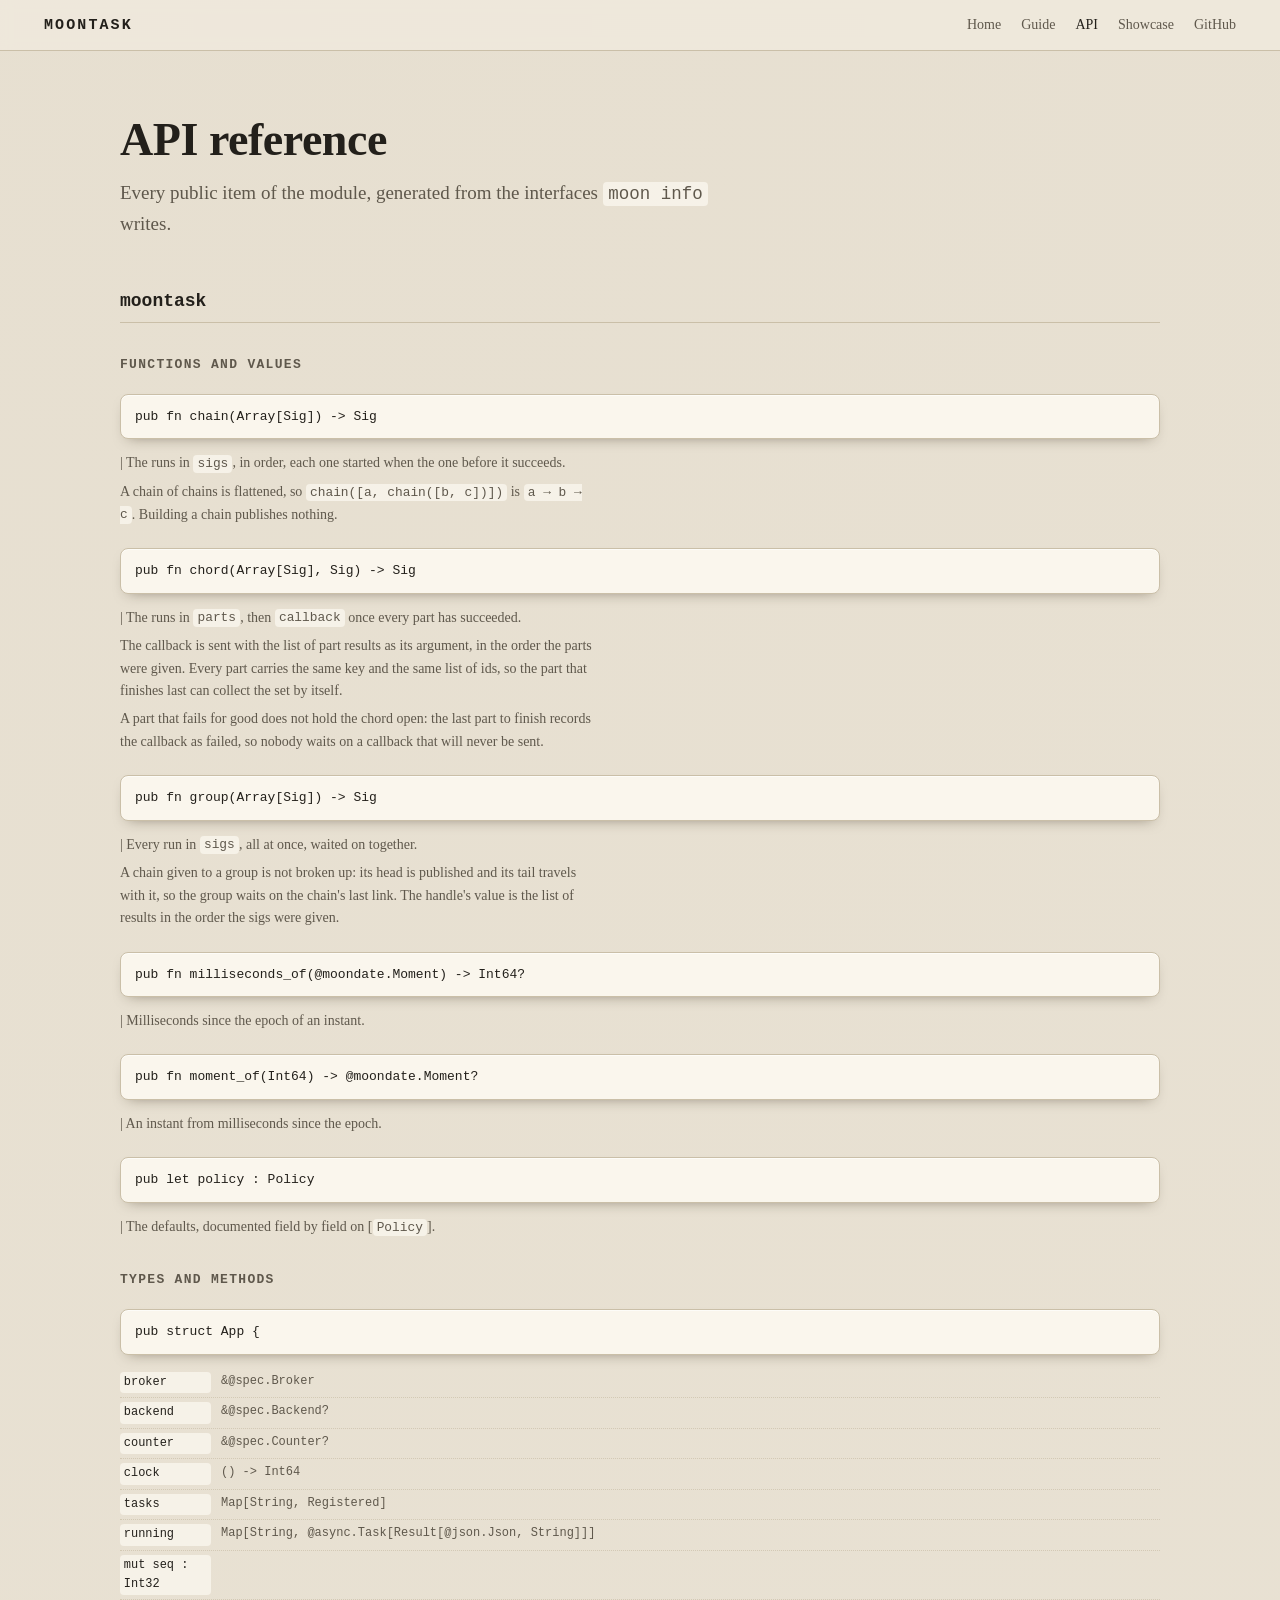
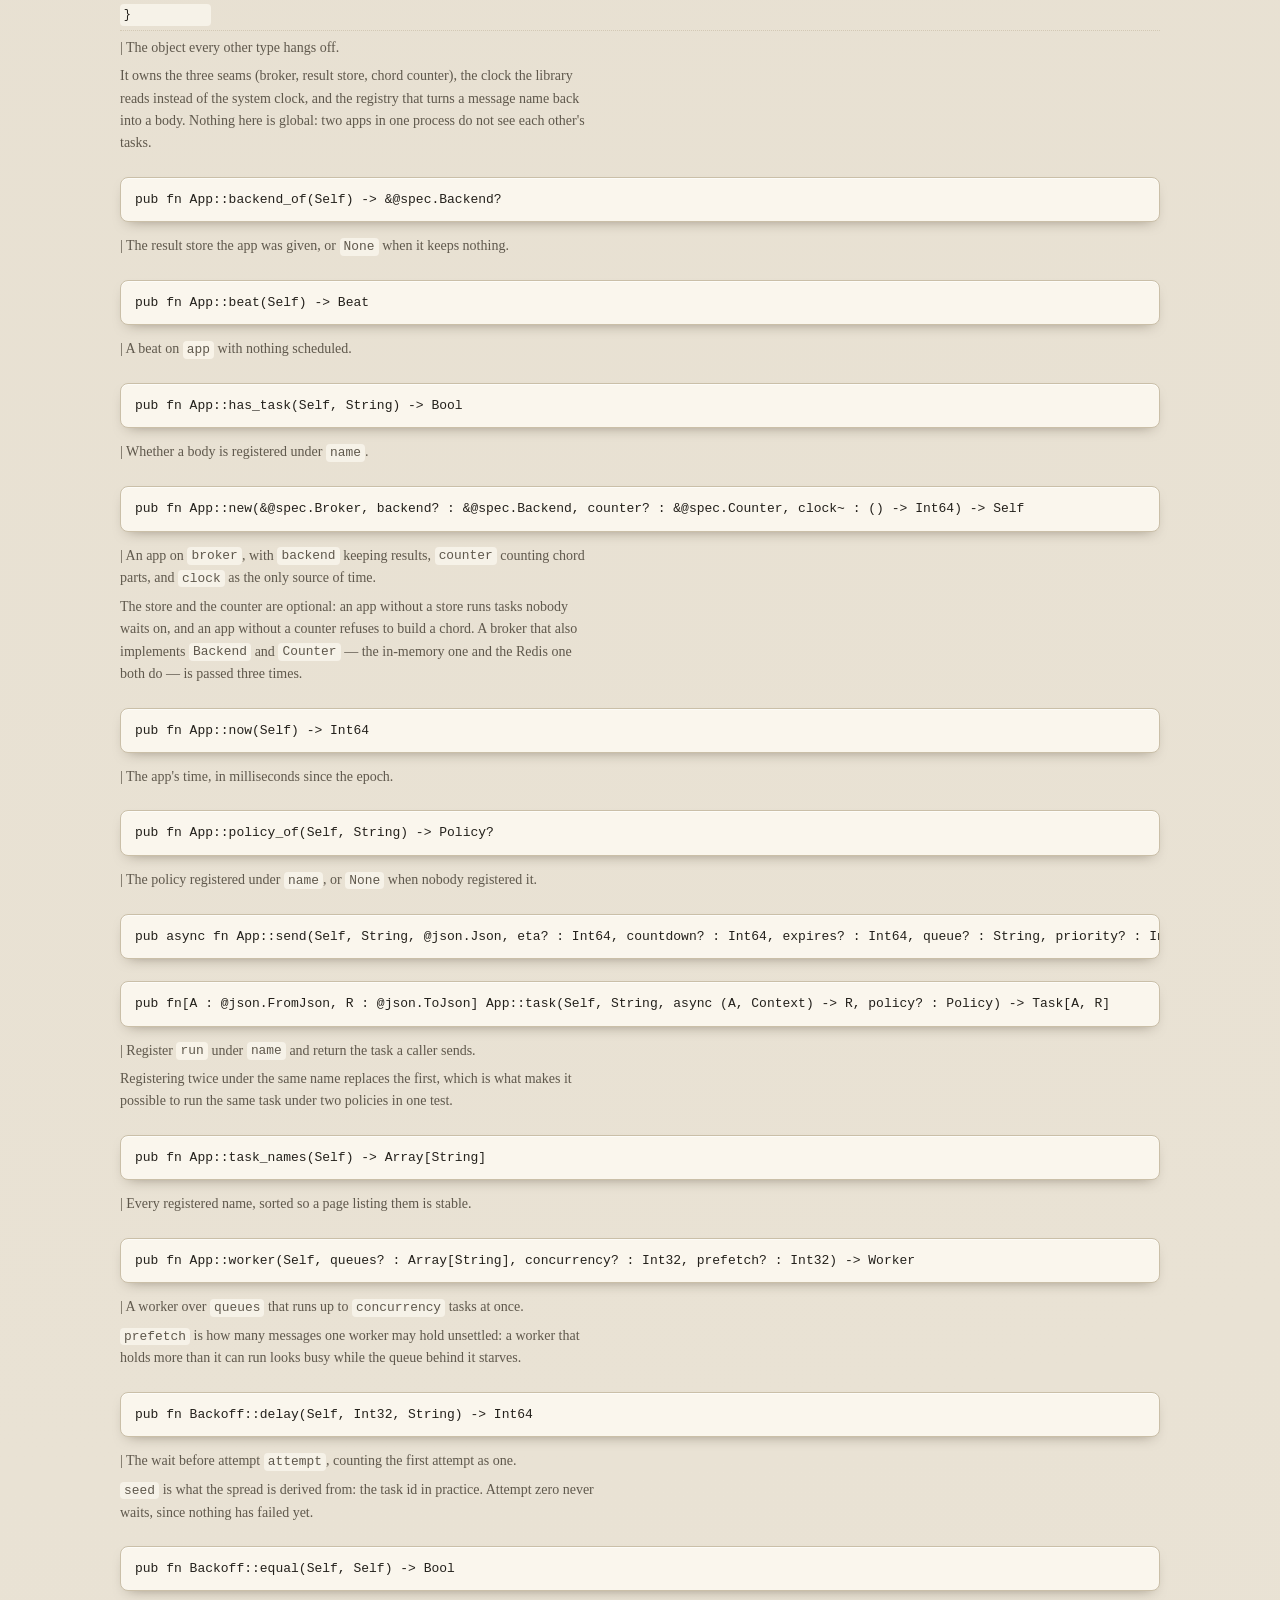
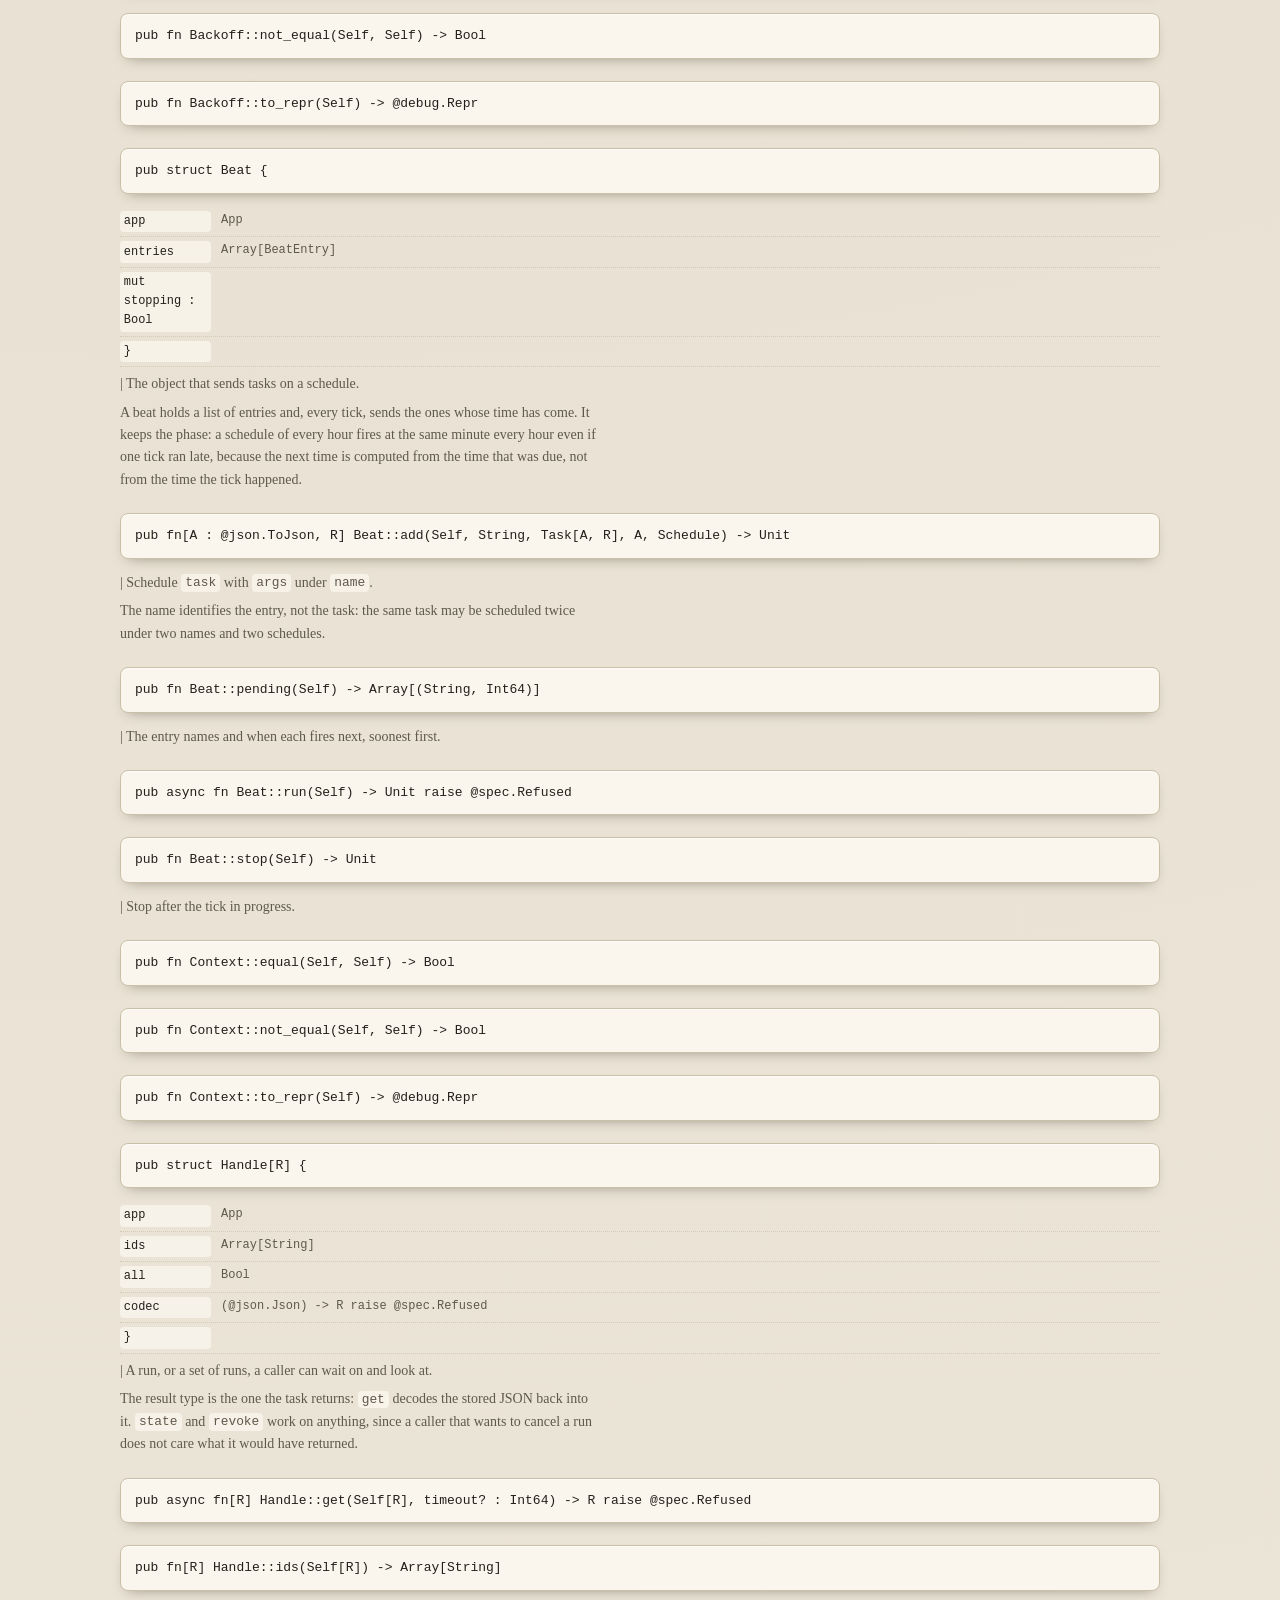
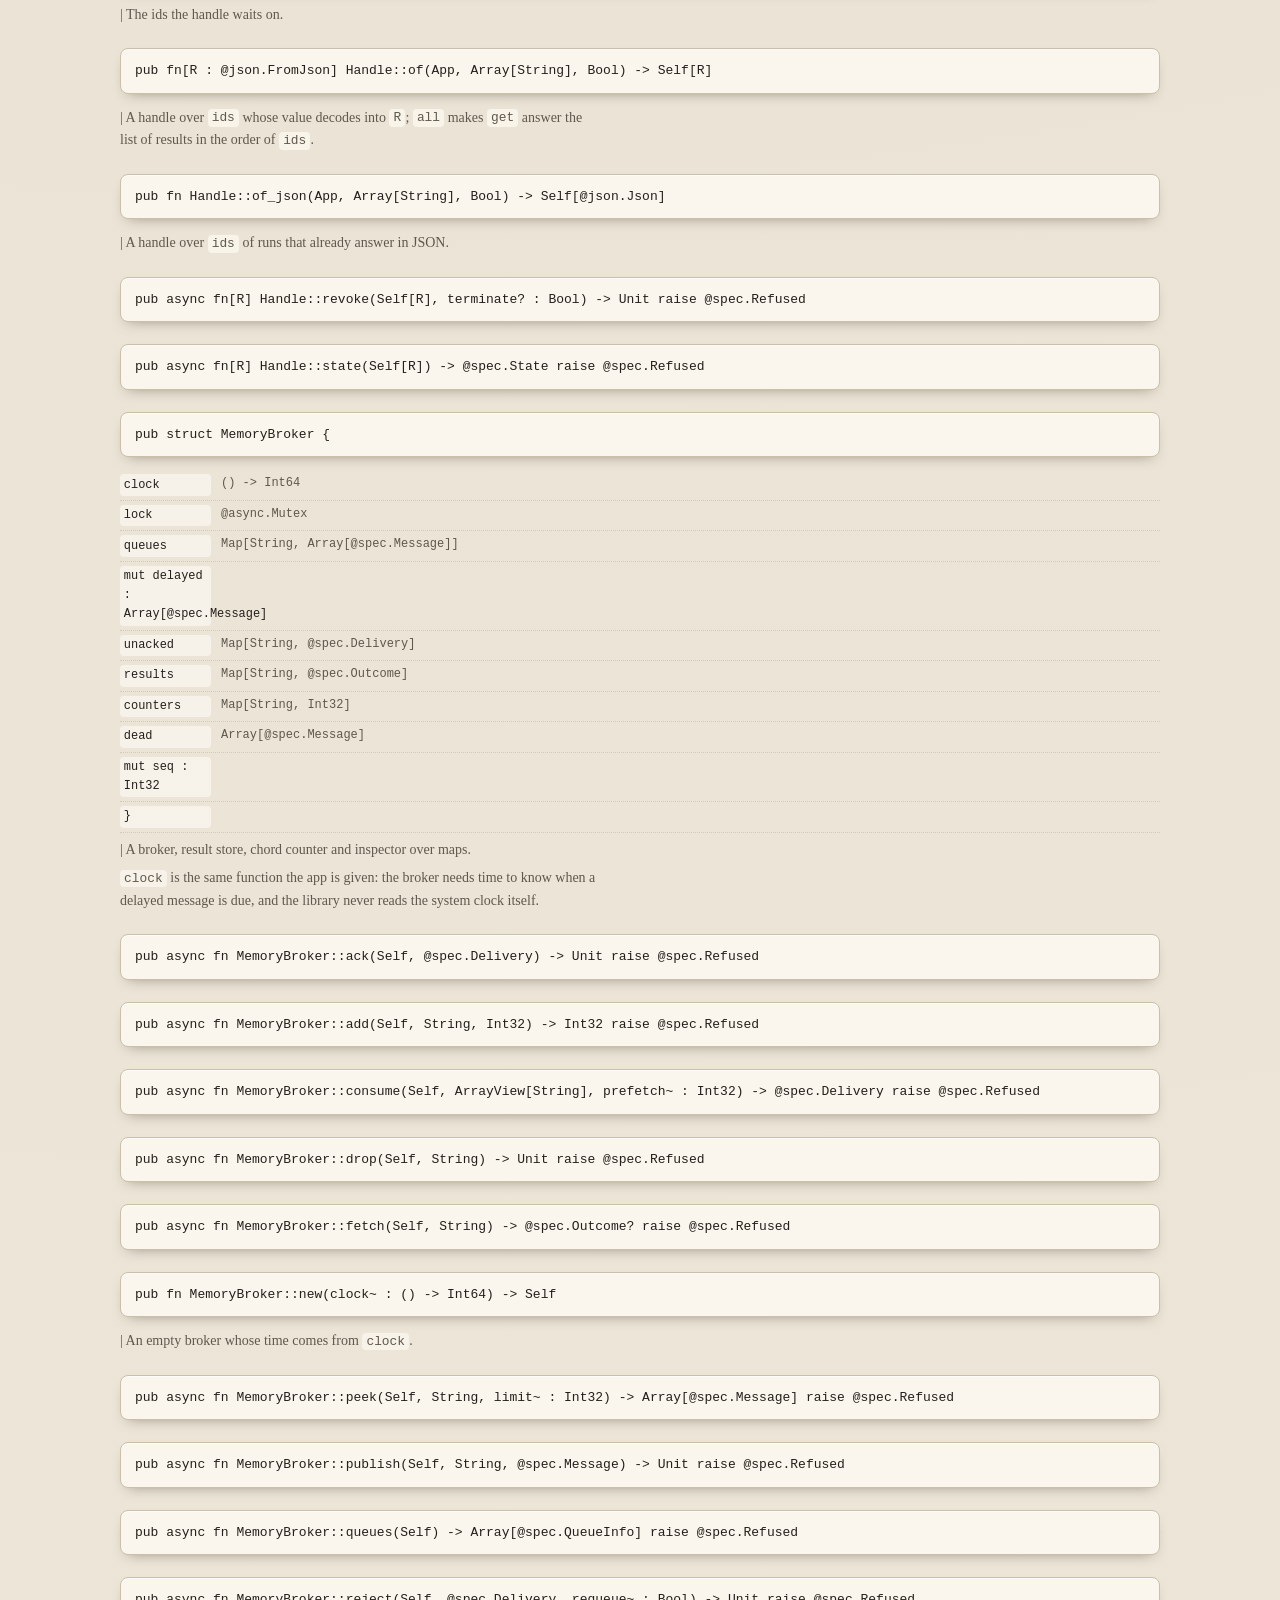
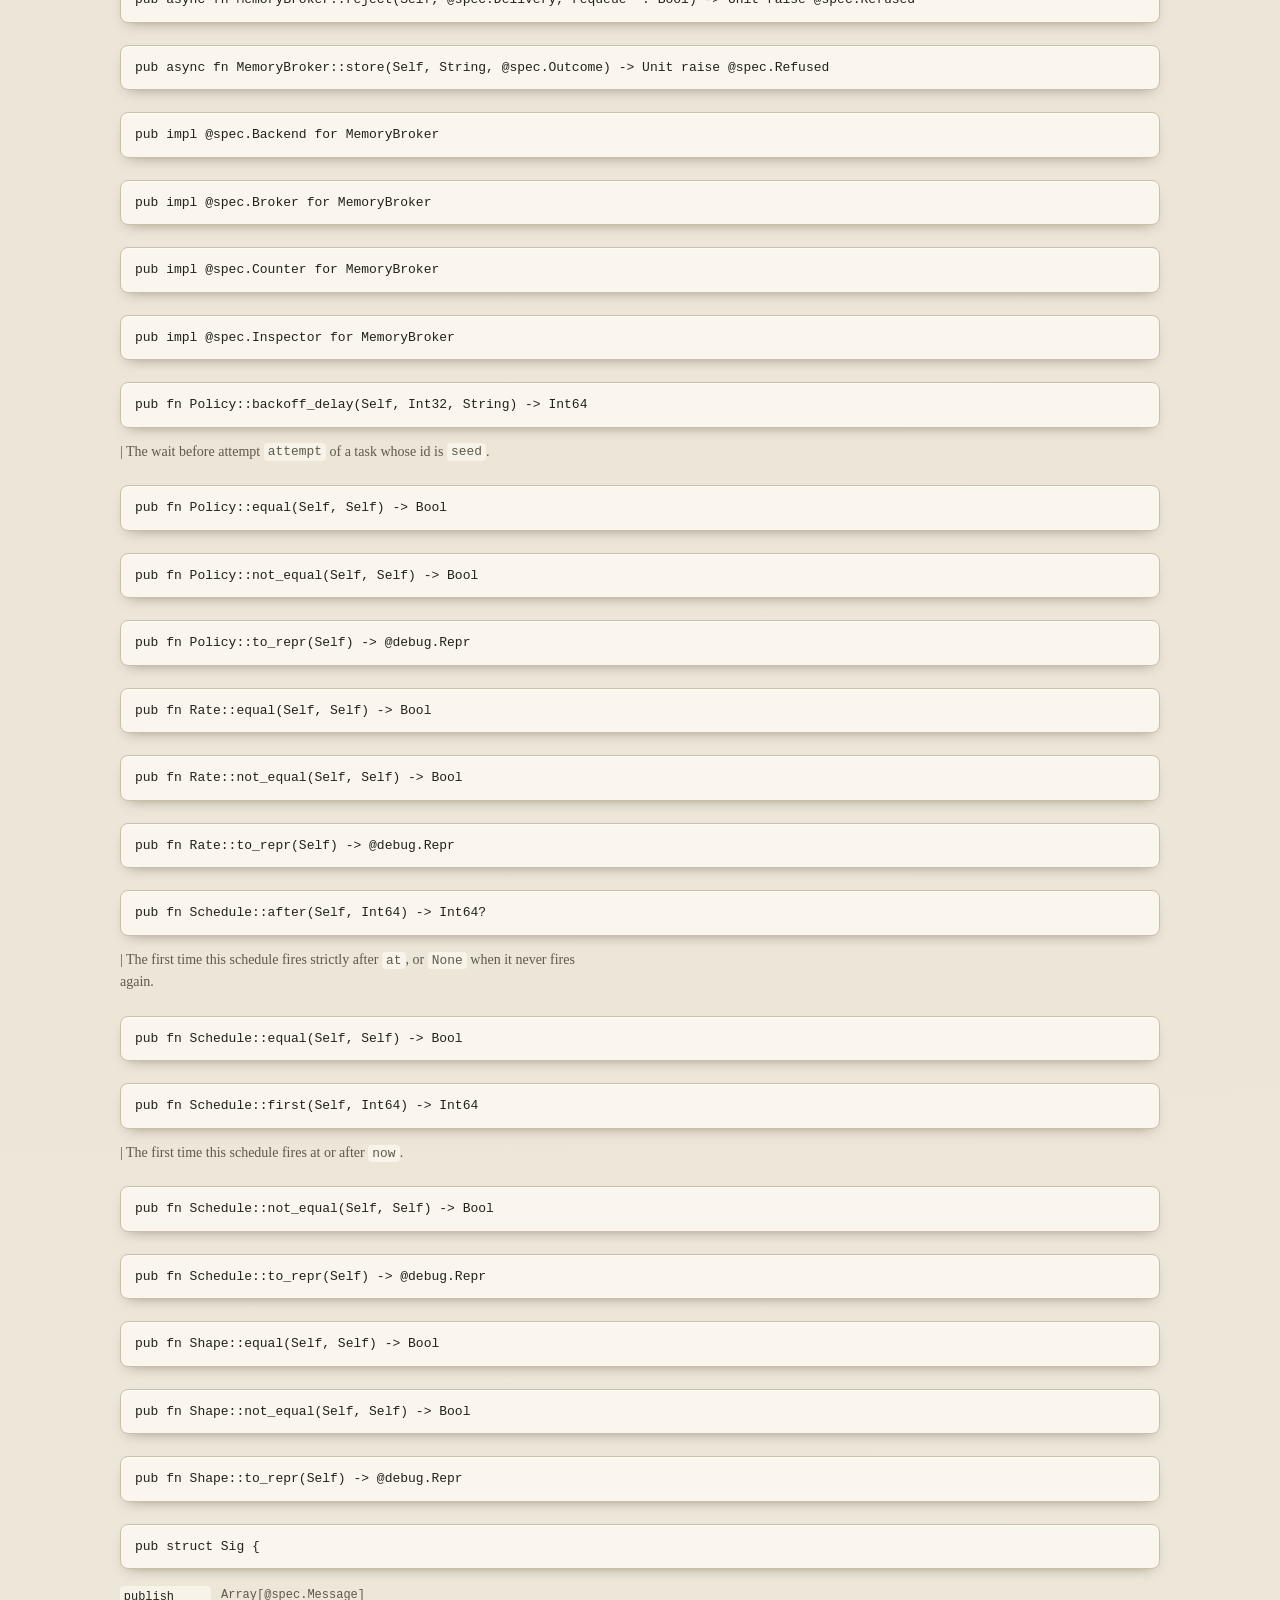
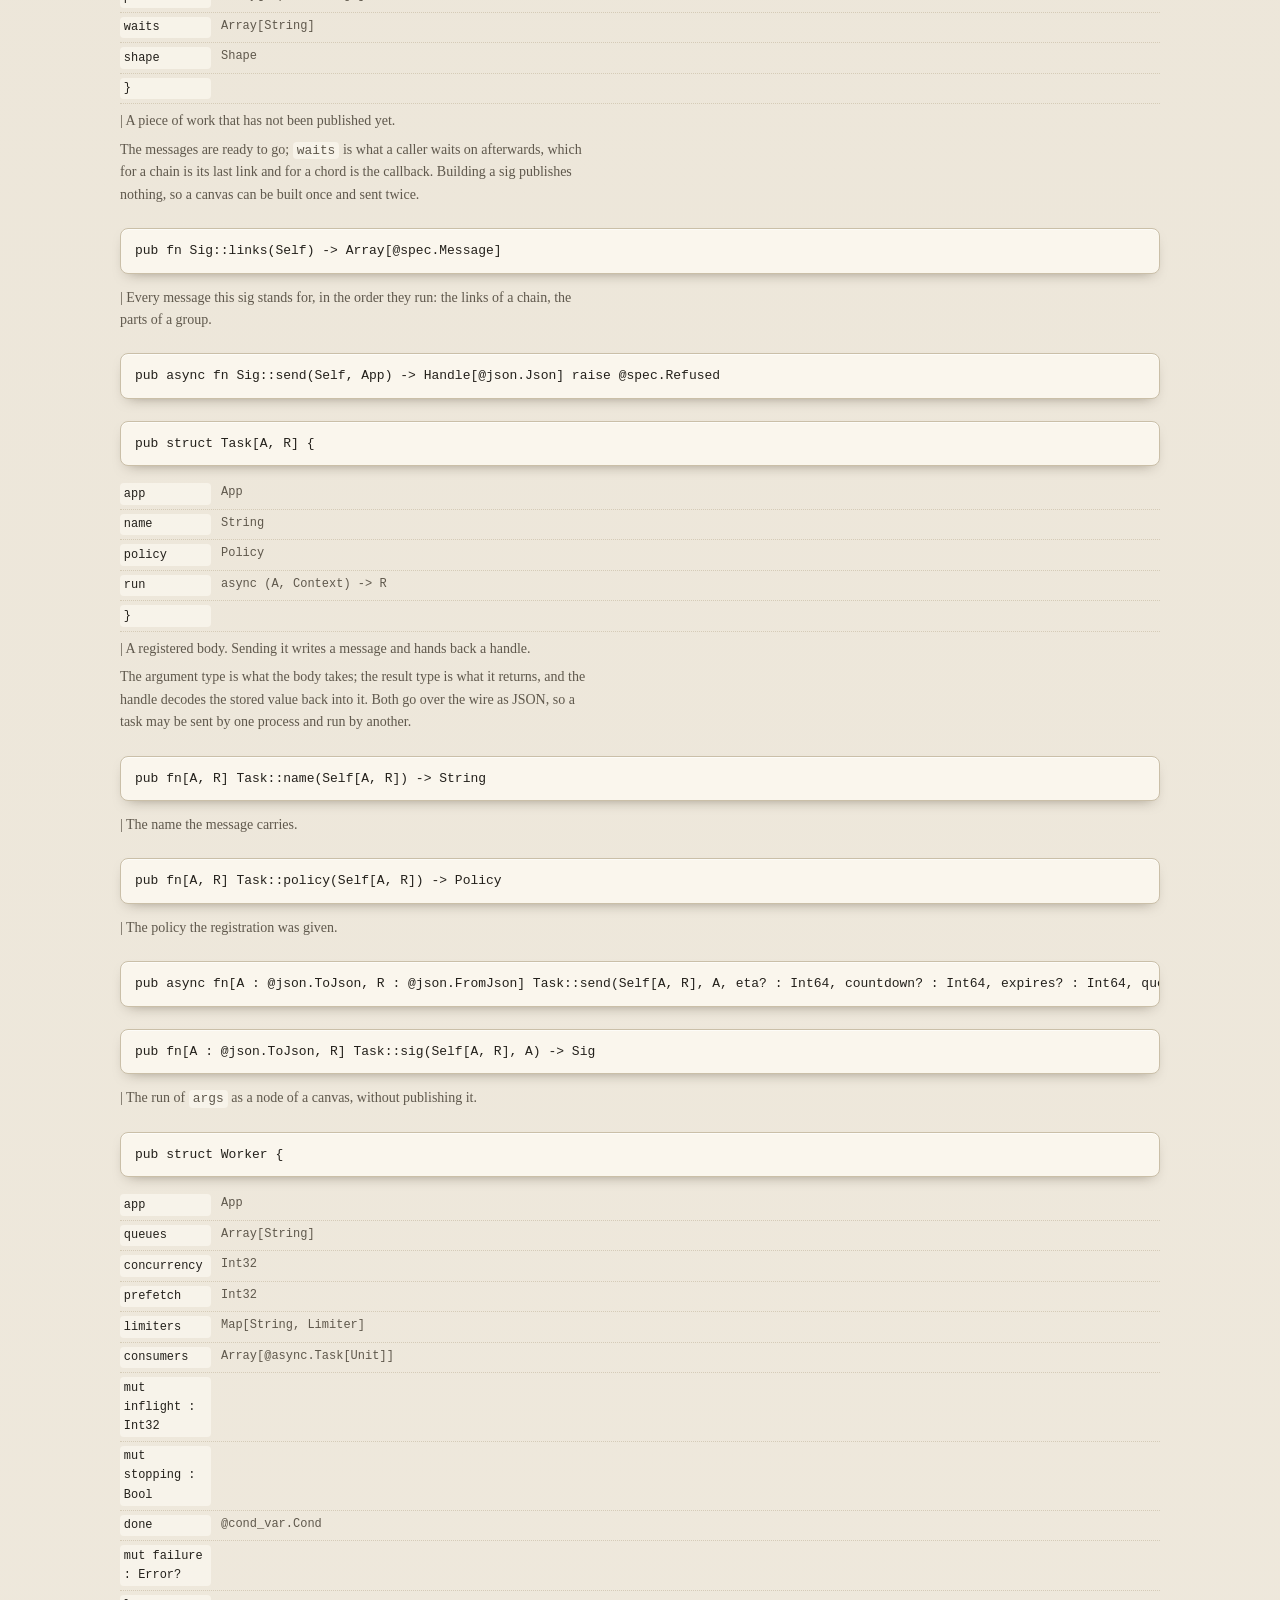
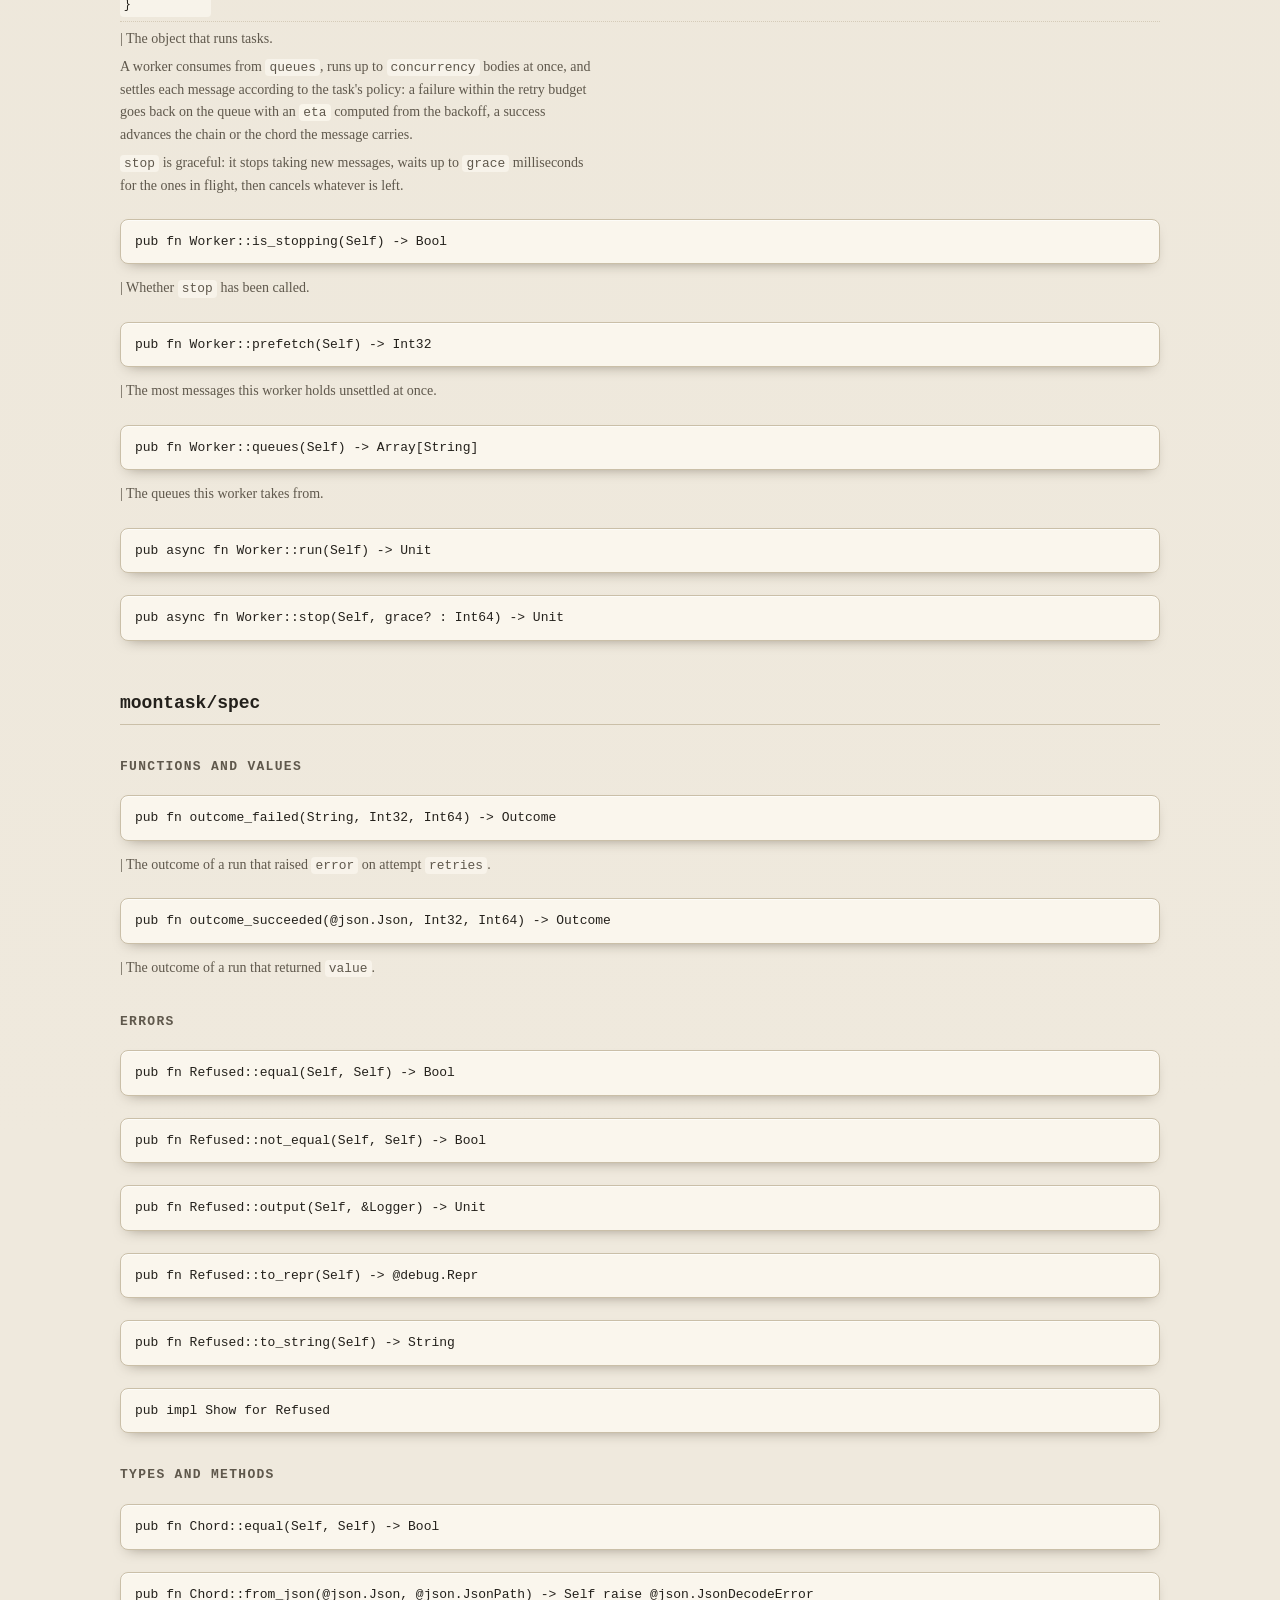
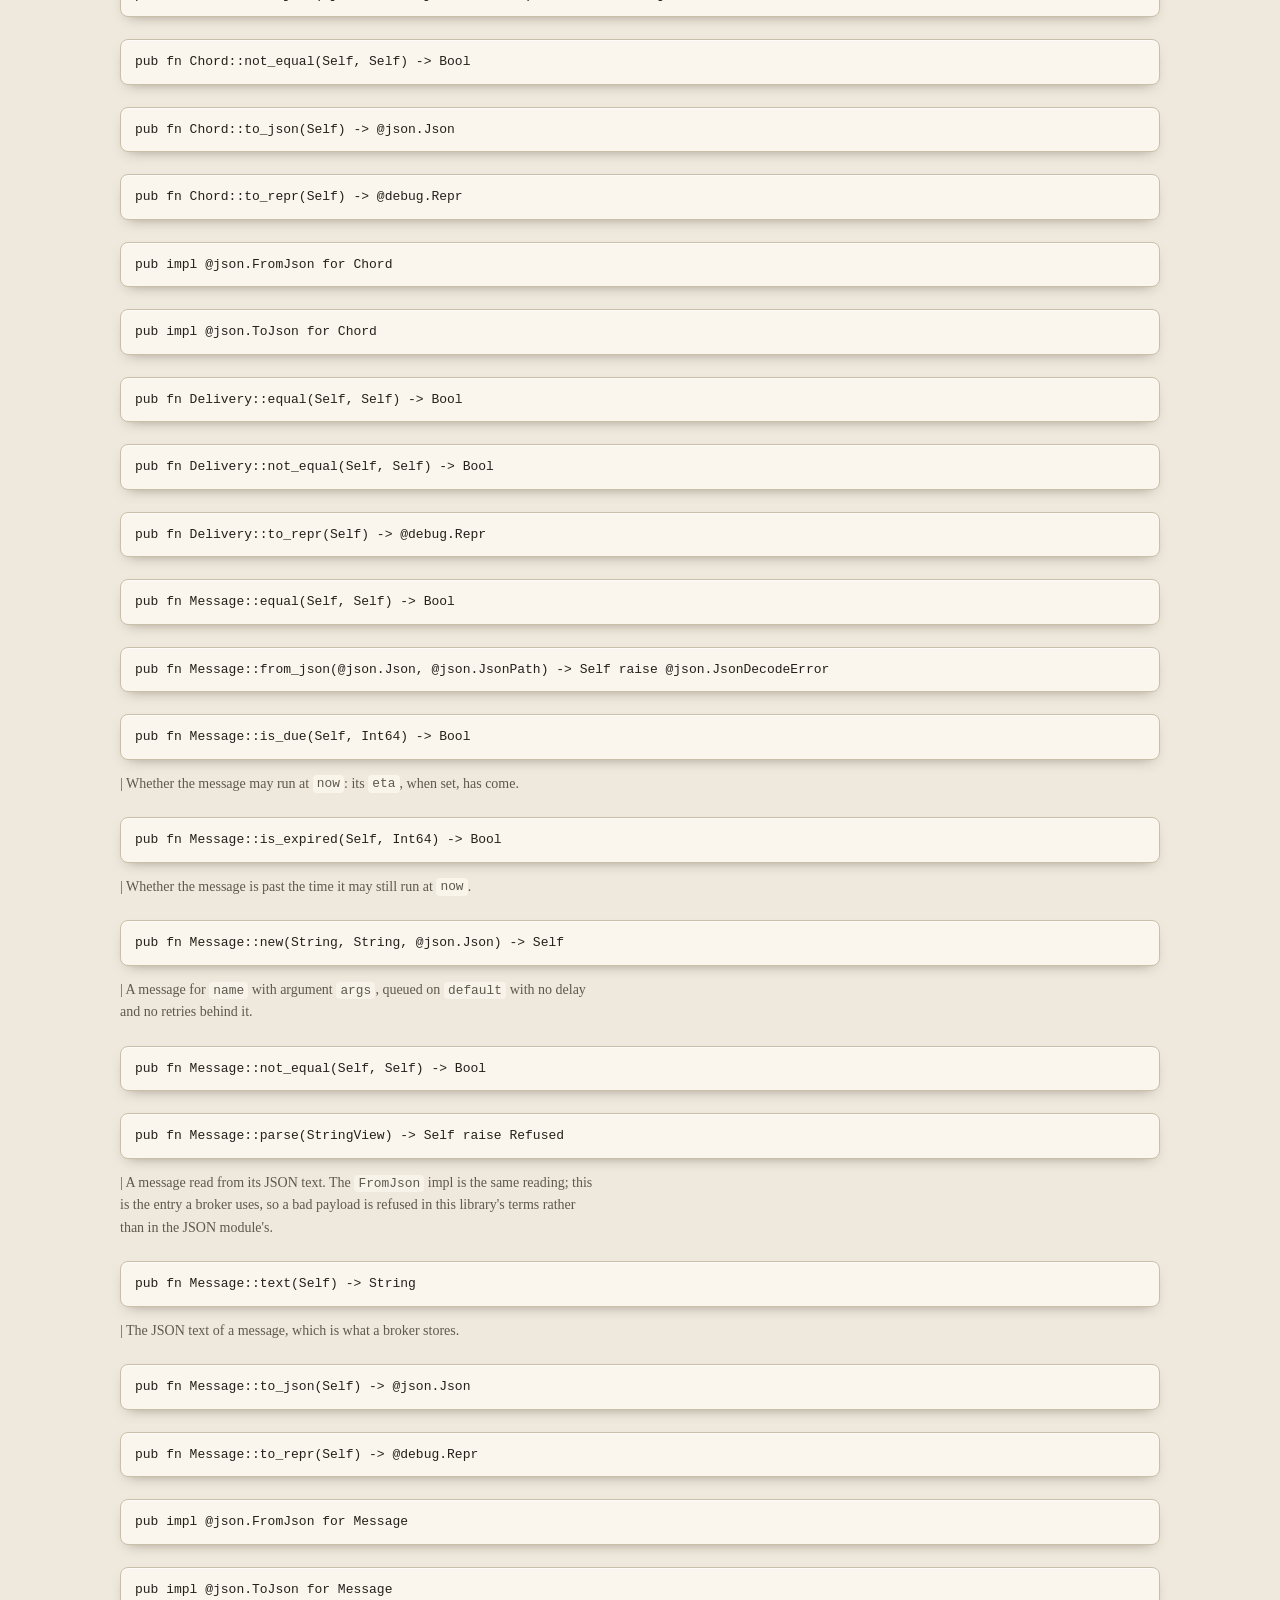
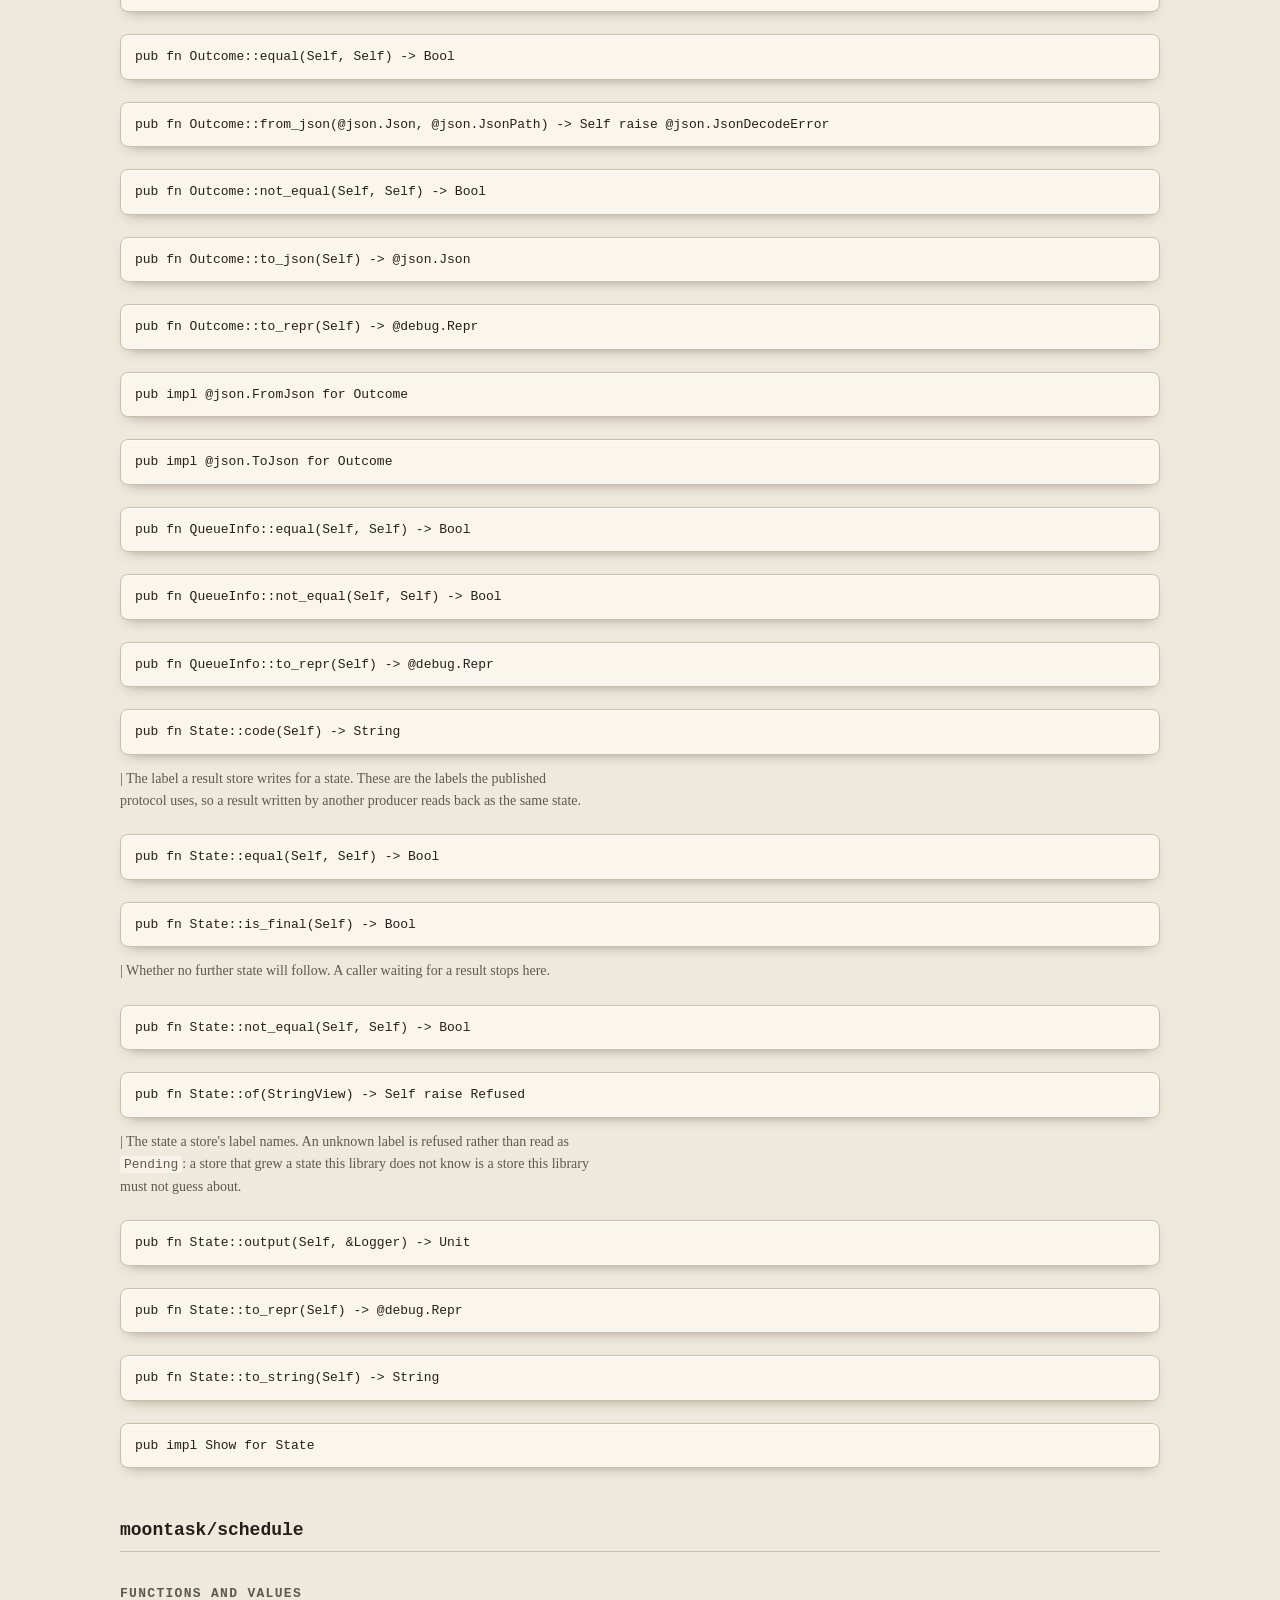
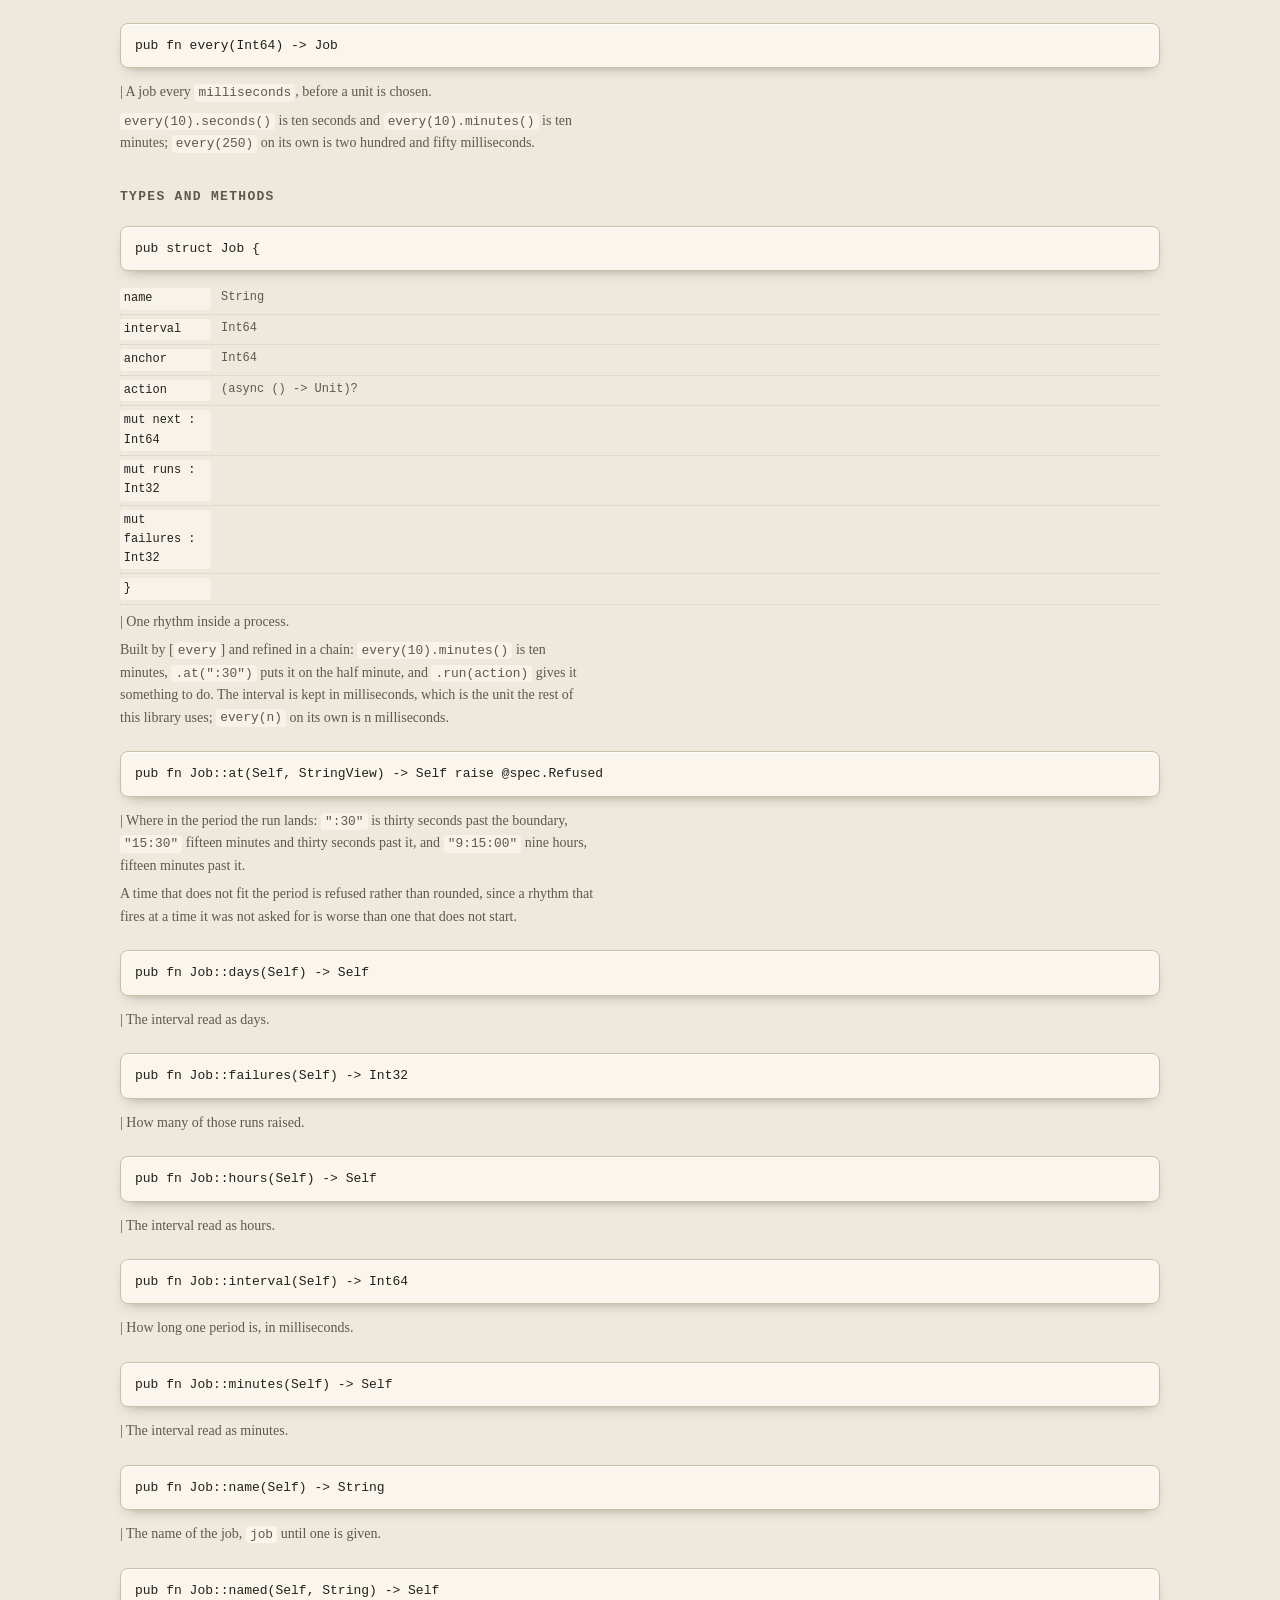
==== docs/api.html @ 1e852bf3 "docs(moontask): add the site, the skill and the recordings. The home page is the model drawn as the " ====
<!DOCTYPE html>
<html lang="en">
<head>
<meta charset="utf-8">
<meta name="viewport" content="width=device-width, initial-scale=1">
<title>moontask · API</title>
<link rel="stylesheet" href="assets/style.css">
</head>
<body>
<header class="top">
  <a class="brand" href="./index.html">moontask</a>
  <nav><a href="./index.html">Home</a><a href="./guide.html">Guide</a><a href="./api.html" aria-current="page">API</a><a href="./showcase.html">Showcase</a><a href="https://github.com/moonbitstack/moontask">GitHub</a></nav>
</header>
<main class="api">
<h1>API reference</h1>
<p class="lede">Every public item of the module, generated from the interfaces <code>moon info</code> writes.</p>
<!-- BEGIN API -->
<section class="api-package" id="pkg-moontask">
<h2>moontask</h2>
<h3>Functions and values</h3>
<article class="api-entry">
<pre class="sig">pub fn chain(Array[Sig]) -&gt; Sig</pre>
<div class="doc"><p>| The runs in <code>sigs</code>, in order, each one started when the one before it succeeds.</p>
<p>A chain of chains is flattened, so <code>chain([a, chain([b, c])])</code> is <code>a → b → c</code>. Building a chain publishes nothing.</p></div>
</article>
<article class="api-entry">
<pre class="sig">pub fn chord(Array[Sig], Sig) -&gt; Sig</pre>
<div class="doc"><p>| The runs in <code>parts</code>, then <code>callback</code> once every part has succeeded.</p>
<p>The callback is sent with the list of part results as its argument, in the order the parts were given. Every part carries the same key and the same list of ids, so the part that finishes last can collect the set by itself.</p>
<p>A part that fails for good does not hold the chord open: the last part to finish records the callback as failed, so nobody waits on a callback that will never be sent.</p></div>
</article>
<article class="api-entry">
<pre class="sig">pub fn group(Array[Sig]) -&gt; Sig</pre>
<div class="doc"><p>| Every run in <code>sigs</code>, all at once, waited on together.</p>
<p>A chain given to a group is not broken up: its head is published and its tail travels with it, so the group waits on the chain&#x27;s last link. The handle&#x27;s value is the list of results in the order the sigs were given.</p></div>
</article>
<article class="api-entry">
<pre class="sig">pub fn milliseconds_of(@moondate.Moment) -&gt; Int64?</pre>
<div class="doc"><p>| Milliseconds since the epoch of an instant.</p></div>
</article>
<article class="api-entry">
<pre class="sig">pub fn moment_of(Int64) -&gt; @moondate.Moment?</pre>
<div class="doc"><p>| An instant from milliseconds since the epoch.</p></div>
</article>
<article class="api-entry">
<pre class="sig">pub let policy : Policy</pre>
<div class="doc"><p>| The defaults, documented field by field on [<code>Policy</code>].</p></div>
</article>
<h3>Types and methods</h3>
<article class="api-entry">
<pre class="sig">pub struct App {</pre>
<ul class="members"><li><code>broker</code><span>&amp;@spec.Broker</span></li><li><code>backend</code><span>&amp;@spec.Backend?</span></li><li><code>counter</code><span>&amp;@spec.Counter?</span></li><li><code>clock</code><span>() -&gt; Int64</span></li><li><code>tasks</code><span>Map[String, Registered]</span></li><li><code>running</code><span>Map[String, @async.Task[Result[@json.Json, String]]]</span></li><li><code>mut seq : Int32</code></li><li><code>}</code></li></ul>
<div class="doc"><p>| The object every other type hangs off.</p>
<p>It owns the three seams (broker, result store, chord counter), the clock the library reads instead of the system clock, and the registry that turns a message name back into a body. Nothing here is global: two apps in one process do not see each other&#x27;s tasks.</p></div>
</article>
<article class="api-entry">
<pre class="sig">pub fn App::backend_of(Self) -&gt; &amp;@spec.Backend?</pre>
<div class="doc"><p>| The result store the app was given, or <code>None</code> when it keeps nothing.</p></div>
</article>
<article class="api-entry">
<pre class="sig">pub fn App::beat(Self) -&gt; Beat</pre>
<div class="doc"><p>| A beat on <code>app</code> with nothing scheduled.</p></div>
</article>
<article class="api-entry">
<pre class="sig">pub fn App::has_task(Self, String) -&gt; Bool</pre>
<div class="doc"><p>| Whether a body is registered under <code>name</code>.</p></div>
</article>
<article class="api-entry">
<pre class="sig">pub fn App::new(&amp;@spec.Broker, backend? : &amp;@spec.Backend, counter? : &amp;@spec.Counter, clock~ : () -&gt; Int64) -&gt; Self</pre>
<div class="doc"><p>| An app on <code>broker</code>, with <code>backend</code> keeping results, <code>counter</code> counting chord parts, and <code>clock</code> as the only source of time.</p>
<p>The store and the counter are optional: an app without a store runs tasks nobody waits on, and an app without a counter refuses to build a chord. A broker that also implements <code>Backend</code> and <code>Counter</code> — the in-memory one and the Redis one both do — is passed three times.</p></div>
</article>
<article class="api-entry">
<pre class="sig">pub fn App::now(Self) -&gt; Int64</pre>
<div class="doc"><p>| The app&#x27;s time, in milliseconds since the epoch.</p></div>
</article>
<article class="api-entry">
<pre class="sig">pub fn App::policy_of(Self, String) -&gt; Policy?</pre>
<div class="doc"><p>| The policy registered under <code>name</code>, or <code>None</code> when nobody registered it.</p></div>
</article>
<article class="api-entry">
<pre class="sig">pub async fn App::send(Self, String, @json.Json, eta? : Int64, countdown? : Int64, expires? : Int64, queue? : String, priority? : Int32, id? : String) -&gt; Handle[@json.Json] raise @spec.Refused</pre>
</article>
<article class="api-entry">
<pre class="sig">pub fn[A : @json.FromJson, R : @json.ToJson] App::task(Self, String, async (A, Context) -&gt; R, policy? : Policy) -&gt; Task[A, R]</pre>
<div class="doc"><p>| Register <code>run</code> under <code>name</code> and return the task a caller sends.</p>
<p>Registering twice under the same name replaces the first, which is what makes it possible to run the same task under two policies in one test.</p></div>
</article>
<article class="api-entry">
<pre class="sig">pub fn App::task_names(Self) -&gt; Array[String]</pre>
<div class="doc"><p>| Every registered name, sorted so a page listing them is stable.</p></div>
</article>
<article class="api-entry">
<pre class="sig">pub fn App::worker(Self, queues? : Array[String], concurrency? : Int32, prefetch? : Int32) -&gt; Worker</pre>
<div class="doc"><p>| A worker over <code>queues</code> that runs up to <code>concurrency</code> tasks at once.</p>
<p><code>prefetch</code> is how many messages one worker may hold unsettled: a worker that holds more than it can run looks busy while the queue behind it starves.</p></div>
</article>
<article class="api-entry">
<pre class="sig">pub fn Backoff::delay(Self, Int32, String) -&gt; Int64</pre>
<div class="doc"><p>| The wait before attempt <code>attempt</code>, counting the first attempt as one.</p>
<p><code>seed</code> is what the spread is derived from: the task id in practice. Attempt zero never waits, since nothing has failed yet.</p></div>
</article>
<article class="api-entry">
<pre class="sig">pub fn Backoff::equal(Self, Self) -&gt; Bool</pre>
</article>
<article class="api-entry">
<pre class="sig">pub fn Backoff::not_equal(Self, Self) -&gt; Bool</pre>
</article>
<article class="api-entry">
<pre class="sig">pub fn Backoff::to_repr(Self) -&gt; @debug.Repr</pre>
</article>
<article class="api-entry">
<pre class="sig">pub struct Beat {</pre>
<ul class="members"><li><code>app</code><span>App</span></li><li><code>entries</code><span>Array[BeatEntry]</span></li><li><code>mut stopping : Bool</code></li><li><code>}</code></li></ul>
<div class="doc"><p>| The object that sends tasks on a schedule.</p>
<p>A beat holds a list of entries and, every tick, sends the ones whose time has come. It keeps the phase: a schedule of every hour fires at the same minute every hour even if one tick ran late, because the next time is computed from the time that was due, not from the time the tick happened.</p></div>
</article>
<article class="api-entry">
<pre class="sig">pub fn[A : @json.ToJson, R] Beat::add(Self, String, Task[A, R], A, Schedule) -&gt; Unit</pre>
<div class="doc"><p>| Schedule <code>task</code> with <code>args</code> under <code>name</code>.</p>
<p>The name identifies the entry, not the task: the same task may be scheduled twice under two names and two schedules.</p></div>
</article>
<article class="api-entry">
<pre class="sig">pub fn Beat::pending(Self) -&gt; Array[(String, Int64)]</pre>
<div class="doc"><p>| The entry names and when each fires next, soonest first.</p></div>
</article>
<article class="api-entry">
<pre class="sig">pub async fn Beat::run(Self) -&gt; Unit raise @spec.Refused</pre>
</article>
<article class="api-entry">
<pre class="sig">pub fn Beat::stop(Self) -&gt; Unit</pre>
<div class="doc"><p>| Stop after the tick in progress.</p></div>
</article>
<article class="api-entry">
<pre class="sig">pub fn Context::equal(Self, Self) -&gt; Bool</pre>
</article>
<article class="api-entry">
<pre class="sig">pub fn Context::not_equal(Self, Self) -&gt; Bool</pre>
</article>
<article class="api-entry">
<pre class="sig">pub fn Context::to_repr(Self) -&gt; @debug.Repr</pre>
</article>
<article class="api-entry">
<pre class="sig">pub struct Handle[R] {</pre>
<ul class="members"><li><code>app</code><span>App</span></li><li><code>ids</code><span>Array[String]</span></li><li><code>all</code><span>Bool</span></li><li><code>codec</code><span>(@json.Json) -&gt; R raise @spec.Refused</span></li><li><code>}</code></li></ul>
<div class="doc"><p>| A run, or a set of runs, a caller can wait on and look at.</p>
<p>The result type is the one the task returns: <code>get</code> decodes the stored JSON back into it. <code>state</code> and <code>revoke</code> work on anything, since a caller that wants to cancel a run does not care what it would have returned.</p></div>
</article>
<article class="api-entry">
<pre class="sig">pub async fn[R] Handle::get(Self[R], timeout? : Int64) -&gt; R raise @spec.Refused</pre>
</article>
<article class="api-entry">
<pre class="sig">pub fn[R] Handle::ids(Self[R]) -&gt; Array[String]</pre>
<div class="doc"><p>| The ids the handle waits on.</p></div>
</article>
<article class="api-entry">
<pre class="sig">pub fn[R : @json.FromJson] Handle::of(App, Array[String], Bool) -&gt; Self[R]</pre>
<div class="doc"><p>| A handle over <code>ids</code> whose value decodes into <code>R</code>; <code>all</code> makes <code>get</code> answer the list of results in the order of <code>ids</code>.</p></div>
</article>
<article class="api-entry">
<pre class="sig">pub fn Handle::of_json(App, Array[String], Bool) -&gt; Self[@json.Json]</pre>
<div class="doc"><p>| A handle over <code>ids</code> of runs that already answer in JSON.</p></div>
</article>
<article class="api-entry">
<pre class="sig">pub async fn[R] Handle::revoke(Self[R], terminate? : Bool) -&gt; Unit raise @spec.Refused</pre>
</article>
<article class="api-entry">
<pre class="sig">pub async fn[R] Handle::state(Self[R]) -&gt; @spec.State raise @spec.Refused</pre>
</article>
<article class="api-entry">
<pre class="sig">pub struct MemoryBroker {</pre>
<ul class="members"><li><code>clock</code><span>() -&gt; Int64</span></li><li><code>lock</code><span>@async.Mutex</span></li><li><code>queues</code><span>Map[String, Array[@spec.Message]]</span></li><li><code>mut delayed : Array[@spec.Message]</code></li><li><code>unacked</code><span>Map[String, @spec.Delivery]</span></li><li><code>results</code><span>Map[String, @spec.Outcome]</span></li><li><code>counters</code><span>Map[String, Int32]</span></li><li><code>dead</code><span>Array[@spec.Message]</span></li><li><code>mut seq : Int32</code></li><li><code>}</code></li></ul>
<div class="doc"><p>| A broker, result store, chord counter and inspector over maps.</p>
<p><code>clock</code> is the same function the app is given: the broker needs time to know when a delayed message is due, and the library never reads the system clock itself.</p></div>
</article>
<article class="api-entry">
<pre class="sig">pub async fn MemoryBroker::ack(Self, @spec.Delivery) -&gt; Unit raise @spec.Refused</pre>
</article>
<article class="api-entry">
<pre class="sig">pub async fn MemoryBroker::add(Self, String, Int32) -&gt; Int32 raise @spec.Refused</pre>
</article>
<article class="api-entry">
<pre class="sig">pub async fn MemoryBroker::consume(Self, ArrayView[String], prefetch~ : Int32) -&gt; @spec.Delivery raise @spec.Refused</pre>
</article>
<article class="api-entry">
<pre class="sig">pub async fn MemoryBroker::drop(Self, String) -&gt; Unit raise @spec.Refused</pre>
</article>
<article class="api-entry">
<pre class="sig">pub async fn MemoryBroker::fetch(Self, String) -&gt; @spec.Outcome? raise @spec.Refused</pre>
</article>
<article class="api-entry">
<pre class="sig">pub fn MemoryBroker::new(clock~ : () -&gt; Int64) -&gt; Self</pre>
<div class="doc"><p>| An empty broker whose time comes from <code>clock</code>.</p></div>
</article>
<article class="api-entry">
<pre class="sig">pub async fn MemoryBroker::peek(Self, String, limit~ : Int32) -&gt; Array[@spec.Message] raise @spec.Refused</pre>
</article>
<article class="api-entry">
<pre class="sig">pub async fn MemoryBroker::publish(Self, String, @spec.Message) -&gt; Unit raise @spec.Refused</pre>
</article>
<article class="api-entry">
<pre class="sig">pub async fn MemoryBroker::queues(Self) -&gt; Array[@spec.QueueInfo] raise @spec.Refused</pre>
</article>
<article class="api-entry">
<pre class="sig">pub async fn MemoryBroker::reject(Self, @spec.Delivery, requeue~ : Bool) -&gt; Unit raise @spec.Refused</pre>
</article>
<article class="api-entry">
<pre class="sig">pub async fn MemoryBroker::store(Self, String, @spec.Outcome) -&gt; Unit raise @spec.Refused</pre>
</article>
<article class="api-entry">
<pre class="sig">pub impl @spec.Backend for MemoryBroker</pre>
</article>
<article class="api-entry">
<pre class="sig">pub impl @spec.Broker for MemoryBroker</pre>
</article>
<article class="api-entry">
<pre class="sig">pub impl @spec.Counter for MemoryBroker</pre>
</article>
<article class="api-entry">
<pre class="sig">pub impl @spec.Inspector for MemoryBroker</pre>
</article>
<article class="api-entry">
<pre class="sig">pub fn Policy::backoff_delay(Self, Int32, String) -&gt; Int64</pre>
<div class="doc"><p>| The wait before attempt <code>attempt</code> of a task whose id is <code>seed</code>.</p></div>
</article>
<article class="api-entry">
<pre class="sig">pub fn Policy::equal(Self, Self) -&gt; Bool</pre>
</article>
<article class="api-entry">
<pre class="sig">pub fn Policy::not_equal(Self, Self) -&gt; Bool</pre>
</article>
<article class="api-entry">
<pre class="sig">pub fn Policy::to_repr(Self) -&gt; @debug.Repr</pre>
</article>
<article class="api-entry">
<pre class="sig">pub fn Rate::equal(Self, Self) -&gt; Bool</pre>
</article>
<article class="api-entry">
<pre class="sig">pub fn Rate::not_equal(Self, Self) -&gt; Bool</pre>
</article>
<article class="api-entry">
<pre class="sig">pub fn Rate::to_repr(Self) -&gt; @debug.Repr</pre>
</article>
<article class="api-entry">
<pre class="sig">pub fn Schedule::after(Self, Int64) -&gt; Int64?</pre>
<div class="doc"><p>| The first time this schedule fires strictly after <code>at</code>, or <code>None</code> when it never fires again.</p></div>
</article>
<article class="api-entry">
<pre class="sig">pub fn Schedule::equal(Self, Self) -&gt; Bool</pre>
</article>
<article class="api-entry">
<pre class="sig">pub fn Schedule::first(Self, Int64) -&gt; Int64</pre>
<div class="doc"><p>| The first time this schedule fires at or after <code>now</code>.</p></div>
</article>
<article class="api-entry">
<pre class="sig">pub fn Schedule::not_equal(Self, Self) -&gt; Bool</pre>
</article>
<article class="api-entry">
<pre class="sig">pub fn Schedule::to_repr(Self) -&gt; @debug.Repr</pre>
</article>
<article class="api-entry">
<pre class="sig">pub fn Shape::equal(Self, Self) -&gt; Bool</pre>
</article>
<article class="api-entry">
<pre class="sig">pub fn Shape::not_equal(Self, Self) -&gt; Bool</pre>
</article>
<article class="api-entry">
<pre class="sig">pub fn Shape::to_repr(Self) -&gt; @debug.Repr</pre>
</article>
<article class="api-entry">
<pre class="sig">pub struct Sig {</pre>
<ul class="members"><li><code>publish</code><span>Array[@spec.Message]</span></li><li><code>waits</code><span>Array[String]</span></li><li><code>shape</code><span>Shape</span></li><li><code>}</code></li></ul>
<div class="doc"><p>| A piece of work that has not been published yet.</p>
<p>The messages are ready to go; <code>waits</code> is what a caller waits on afterwards, which for a chain is its last link and for a chord is the callback. Building a sig publishes nothing, so a canvas can be built once and sent twice.</p></div>
</article>
<article class="api-entry">
<pre class="sig">pub fn Sig::links(Self) -&gt; Array[@spec.Message]</pre>
<div class="doc"><p>| Every message this sig stands for, in the order they run: the links of a chain, the parts of a group.</p></div>
</article>
<article class="api-entry">
<pre class="sig">pub async fn Sig::send(Self, App) -&gt; Handle[@json.Json] raise @spec.Refused</pre>
</article>
<article class="api-entry">
<pre class="sig">pub struct Task[A, R] {</pre>
<ul class="members"><li><code>app</code><span>App</span></li><li><code>name</code><span>String</span></li><li><code>policy</code><span>Policy</span></li><li><code>run</code><span>async (A, Context) -&gt; R</span></li><li><code>}</code></li></ul>
<div class="doc"><p>| A registered body. Sending it writes a message and hands back a handle.</p>
<p>The argument type is what the body takes; the result type is what it returns, and the handle decodes the stored value back into it. Both go over the wire as JSON, so a task may be sent by one process and run by another.</p></div>
</article>
<article class="api-entry">
<pre class="sig">pub fn[A, R] Task::name(Self[A, R]) -&gt; String</pre>
<div class="doc"><p>| The name the message carries.</p></div>
</article>
<article class="api-entry">
<pre class="sig">pub fn[A, R] Task::policy(Self[A, R]) -&gt; Policy</pre>
<div class="doc"><p>| The policy the registration was given.</p></div>
</article>
<article class="api-entry">
<pre class="sig">pub async fn[A : @json.ToJson, R : @json.FromJson] Task::send(Self[A, R], A, eta? : Int64, countdown? : Int64, expires? : Int64, queue? : String, priority? : Int32, id? : String) -&gt; Handle[R] raise @spec.Refused</pre>
</article>
<article class="api-entry">
<pre class="sig">pub fn[A : @json.ToJson, R] Task::sig(Self[A, R], A) -&gt; Sig</pre>
<div class="doc"><p>| The run of <code>args</code> as a node of a canvas, without publishing it.</p></div>
</article>
<article class="api-entry">
<pre class="sig">pub struct Worker {</pre>
<ul class="members"><li><code>app</code><span>App</span></li><li><code>queues</code><span>Array[String]</span></li><li><code>concurrency</code><span>Int32</span></li><li><code>prefetch</code><span>Int32</span></li><li><code>limiters</code><span>Map[String, Limiter]</span></li><li><code>consumers</code><span>Array[@async.Task[Unit]]</span></li><li><code>mut inflight : Int32</code></li><li><code>mut stopping : Bool</code></li><li><code>done</code><span>@cond_var.Cond</span></li><li><code>mut failure : Error?</code></li><li><code>}</code></li></ul>
<div class="doc"><p>| The object that runs tasks.</p>
<p>A worker consumes from <code>queues</code>, runs up to <code>concurrency</code> bodies at once, and settles each message according to the task&#x27;s policy: a failure within the retry budget goes back on the queue with an <code>eta</code> computed from the backoff, a success advances the chain or the chord the message carries.</p>
<p><code>stop</code> is graceful: it stops taking new messages, waits up to <code>grace</code> milliseconds for the ones in flight, then cancels whatever is left.</p></div>
</article>
<article class="api-entry">
<pre class="sig">pub fn Worker::is_stopping(Self) -&gt; Bool</pre>
<div class="doc"><p>| Whether <code>stop</code> has been called.</p></div>
</article>
<article class="api-entry">
<pre class="sig">pub fn Worker::prefetch(Self) -&gt; Int32</pre>
<div class="doc"><p>| The most messages this worker holds unsettled at once.</p></div>
</article>
<article class="api-entry">
<pre class="sig">pub fn Worker::queues(Self) -&gt; Array[String]</pre>
<div class="doc"><p>| The queues this worker takes from.</p></div>
</article>
<article class="api-entry">
<pre class="sig">pub async fn Worker::run(Self) -&gt; Unit</pre>
</article>
<article class="api-entry">
<pre class="sig">pub async fn Worker::stop(Self, grace? : Int64) -&gt; Unit</pre>
</article>
</section>
<section class="api-package" id="pkg-moontask-spec">
<h2>moontask/spec</h2>
<h3>Functions and values</h3>
<article class="api-entry">
<pre class="sig">pub fn outcome_failed(String, Int32, Int64) -&gt; Outcome</pre>
<div class="doc"><p>| The outcome of a run that raised <code>error</code> on attempt <code>retries</code>.</p></div>
</article>
<article class="api-entry">
<pre class="sig">pub fn outcome_succeeded(@json.Json, Int32, Int64) -&gt; Outcome</pre>
<div class="doc"><p>| The outcome of a run that returned <code>value</code>.</p></div>
</article>
<h3>Errors</h3>
<article class="api-entry">
<pre class="sig">pub fn Refused::equal(Self, Self) -&gt; Bool</pre>
</article>
<article class="api-entry">
<pre class="sig">pub fn Refused::not_equal(Self, Self) -&gt; Bool</pre>
</article>
<article class="api-entry">
<pre class="sig">pub fn Refused::output(Self, &amp;Logger) -&gt; Unit</pre>
</article>
<article class="api-entry">
<pre class="sig">pub fn Refused::to_repr(Self) -&gt; @debug.Repr</pre>
</article>
<article class="api-entry">
<pre class="sig">pub fn Refused::to_string(Self) -&gt; String</pre>
</article>
<article class="api-entry">
<pre class="sig">pub impl Show for Refused</pre>
</article>
<h3>Types and methods</h3>
<article class="api-entry">
<pre class="sig">pub fn Chord::equal(Self, Self) -&gt; Bool</pre>
</article>
<article class="api-entry">
<pre class="sig">pub fn Chord::from_json(@json.Json, @json.JsonPath) -&gt; Self raise @json.JsonDecodeError</pre>
</article>
<article class="api-entry">
<pre class="sig">pub fn Chord::not_equal(Self, Self) -&gt; Bool</pre>
</article>
<article class="api-entry">
<pre class="sig">pub fn Chord::to_json(Self) -&gt; @json.Json</pre>
</article>
<article class="api-entry">
<pre class="sig">pub fn Chord::to_repr(Self) -&gt; @debug.Repr</pre>
</article>
<article class="api-entry">
<pre class="sig">pub impl @json.FromJson for Chord</pre>
</article>
<article class="api-entry">
<pre class="sig">pub impl @json.ToJson for Chord</pre>
</article>
<article class="api-entry">
<pre class="sig">pub fn Delivery::equal(Self, Self) -&gt; Bool</pre>
</article>
<article class="api-entry">
<pre class="sig">pub fn Delivery::not_equal(Self, Self) -&gt; Bool</pre>
</article>
<article class="api-entry">
<pre class="sig">pub fn Delivery::to_repr(Self) -&gt; @debug.Repr</pre>
</article>
<article class="api-entry">
<pre class="sig">pub fn Message::equal(Self, Self) -&gt; Bool</pre>
</article>
<article class="api-entry">
<pre class="sig">pub fn Message::from_json(@json.Json, @json.JsonPath) -&gt; Self raise @json.JsonDecodeError</pre>
</article>
<article class="api-entry">
<pre class="sig">pub fn Message::is_due(Self, Int64) -&gt; Bool</pre>
<div class="doc"><p>| Whether the message may run at <code>now</code>: its <code>eta</code>, when set, has come.</p></div>
</article>
<article class="api-entry">
<pre class="sig">pub fn Message::is_expired(Self, Int64) -&gt; Bool</pre>
<div class="doc"><p>| Whether the message is past the time it may still run at <code>now</code>.</p></div>
</article>
<article class="api-entry">
<pre class="sig">pub fn Message::new(String, String, @json.Json) -&gt; Self</pre>
<div class="doc"><p>| A message for <code>name</code> with argument <code>args</code>, queued on <code>default</code> with no delay and no retries behind it.</p></div>
</article>
<article class="api-entry">
<pre class="sig">pub fn Message::not_equal(Self, Self) -&gt; Bool</pre>
</article>
<article class="api-entry">
<pre class="sig">pub fn Message::parse(StringView) -&gt; Self raise Refused</pre>
<div class="doc"><p>| A message read from its JSON text. The <code>FromJson</code> impl is the same reading; this is the entry a broker uses, so a bad payload is refused in this library&#x27;s terms rather than in the JSON module&#x27;s.</p></div>
</article>
<article class="api-entry">
<pre class="sig">pub fn Message::text(Self) -&gt; String</pre>
<div class="doc"><p>| The JSON text of a message, which is what a broker stores.</p></div>
</article>
<article class="api-entry">
<pre class="sig">pub fn Message::to_json(Self) -&gt; @json.Json</pre>
</article>
<article class="api-entry">
<pre class="sig">pub fn Message::to_repr(Self) -&gt; @debug.Repr</pre>
</article>
<article class="api-entry">
<pre class="sig">pub impl @json.FromJson for Message</pre>
</article>
<article class="api-entry">
<pre class="sig">pub impl @json.ToJson for Message</pre>
</article>
<article class="api-entry">
<pre class="sig">pub fn Outcome::equal(Self, Self) -&gt; Bool</pre>
</article>
<article class="api-entry">
<pre class="sig">pub fn Outcome::from_json(@json.Json, @json.JsonPath) -&gt; Self raise @json.JsonDecodeError</pre>
</article>
<article class="api-entry">
<pre class="sig">pub fn Outcome::not_equal(Self, Self) -&gt; Bool</pre>
</article>
<article class="api-entry">
<pre class="sig">pub fn Outcome::to_json(Self) -&gt; @json.Json</pre>
</article>
<article class="api-entry">
<pre class="sig">pub fn Outcome::to_repr(Self) -&gt; @debug.Repr</pre>
</article>
<article class="api-entry">
<pre class="sig">pub impl @json.FromJson for Outcome</pre>
</article>
<article class="api-entry">
<pre class="sig">pub impl @json.ToJson for Outcome</pre>
</article>
<article class="api-entry">
<pre class="sig">pub fn QueueInfo::equal(Self, Self) -&gt; Bool</pre>
</article>
<article class="api-entry">
<pre class="sig">pub fn QueueInfo::not_equal(Self, Self) -&gt; Bool</pre>
</article>
<article class="api-entry">
<pre class="sig">pub fn QueueInfo::to_repr(Self) -&gt; @debug.Repr</pre>
</article>
<article class="api-entry">
<pre class="sig">pub fn State::code(Self) -&gt; String</pre>
<div class="doc"><p>| The label a result store writes for a state. These are the labels the published protocol uses, so a result written by another producer reads back as the same state.</p></div>
</article>
<article class="api-entry">
<pre class="sig">pub fn State::equal(Self, Self) -&gt; Bool</pre>
</article>
<article class="api-entry">
<pre class="sig">pub fn State::is_final(Self) -&gt; Bool</pre>
<div class="doc"><p>| Whether no further state will follow. A caller waiting for a result stops here.</p></div>
</article>
<article class="api-entry">
<pre class="sig">pub fn State::not_equal(Self, Self) -&gt; Bool</pre>
</article>
<article class="api-entry">
<pre class="sig">pub fn State::of(StringView) -&gt; Self raise Refused</pre>
<div class="doc"><p>| The state a store&#x27;s label names. An unknown label is refused rather than read as <code>Pending</code>: a store that grew a state this library does not know is a store this library must not guess about.</p></div>
</article>
<article class="api-entry">
<pre class="sig">pub fn State::output(Self, &amp;Logger) -&gt; Unit</pre>
</article>
<article class="api-entry">
<pre class="sig">pub fn State::to_repr(Self) -&gt; @debug.Repr</pre>
</article>
<article class="api-entry">
<pre class="sig">pub fn State::to_string(Self) -&gt; String</pre>
</article>
<article class="api-entry">
<pre class="sig">pub impl Show for State</pre>
</article>
</section>
<section class="api-package" id="pkg-moontask-schedule">
<h2>moontask/schedule</h2>
<h3>Functions and values</h3>
<article class="api-entry">
<pre class="sig">pub fn every(Int64) -&gt; Job</pre>
<div class="doc"><p>| A job every <code>milliseconds</code>, before a unit is chosen.</p>
<p><code>every(10).seconds()</code> is ten seconds and <code>every(10).minutes()</code> is ten minutes; <code>every(250)</code> on its own is two hundred and fifty milliseconds.</p></div>
</article>
<h3>Types and methods</h3>
<article class="api-entry">
<pre class="sig">pub struct Job {</pre>
<ul class="members"><li><code>name</code><span>String</span></li><li><code>interval</code><span>Int64</span></li><li><code>anchor</code><span>Int64</span></li><li><code>action</code><span>(async () -&gt; Unit)?</span></li><li><code>mut next : Int64</code></li><li><code>mut runs : Int32</code></li><li><code>mut failures : Int32</code></li><li><code>}</code></li></ul>
<div class="doc"><p>| One rhythm inside a process.</p>
<p>Built by [<code>every</code>] and refined in a chain: <code>every(10).minutes()</code> is ten minutes, <code>.at(&quot;:30&quot;)</code> puts it on the half minute, and <code>.run(action)</code> gives it something to do. The interval is kept in milliseconds, which is the unit the rest of this library uses; <code>every(n)</code> on its own is n milliseconds.</p></div>
</article>
<article class="api-entry">
<pre class="sig">pub fn Job::at(Self, StringView) -&gt; Self raise @spec.Refused</pre>
<div class="doc"><p>| Where in the period the run lands: <code>&quot;:30&quot;</code> is thirty seconds past the boundary, <code>&quot;15:30&quot;</code> fifteen minutes and thirty seconds past it, and <code>&quot;9:15:00&quot;</code> nine hours, fifteen minutes past it.</p>
<p>A time that does not fit the period is refused rather than rounded, since a rhythm that fires at a time it was not asked for is worse than one that does not start.</p></div>
</article>
<article class="api-entry">
<pre class="sig">pub fn Job::days(Self) -&gt; Self</pre>
<div class="doc"><p>| The interval read as days.</p></div>
</article>
<article class="api-entry">
<pre class="sig">pub fn Job::failures(Self) -&gt; Int32</pre>
<div class="doc"><p>| How many of those runs raised.</p></div>
</article>
<article class="api-entry">
<pre class="sig">pub fn Job::hours(Self) -&gt; Self</pre>
<div class="doc"><p>| The interval read as hours.</p></div>
</article>
<article class="api-entry">
<pre class="sig">pub fn Job::interval(Self) -&gt; Int64</pre>
<div class="doc"><p>| How long one period is, in milliseconds.</p></div>
</article>
<article class="api-entry">
<pre class="sig">pub fn Job::minutes(Self) -&gt; Self</pre>
<div class="doc"><p>| The interval read as minutes.</p></div>
</article>
<article class="api-entry">
<pre class="sig">pub fn Job::name(Self) -&gt; String</pre>
<div class="doc"><p>| The name of the job, <code>job</code> until one is given.</p></div>
</article>
<article class="api-entry">
<pre class="sig">pub fn Job::named(Self, String) -&gt; Self</pre>
<div class="doc"><p>| A name for the job, for a page that lists what is scheduled.</p></div>
</article>
<article class="api-entry">
<pre class="sig">pub fn Job::next_after(Self, Int64) -&gt; Int64</pre>
<div class="doc"><p>| The first time this job fires strictly after <code>after</code>.</p>
<p>The rhythm is anchored to the epoch and shifted by the job&#x27;s offset, so a job every ten minutes at <code>&quot;:30&quot;</code> fires at 00:00:30, 00:10:30 and so on, whatever time it was added at. Strictly after is what makes a loop that has just fired ask for the run after it, rather than for the one it has just done.</p></div>
</article>
<article class="api-entry">
<pre class="sig">pub fn Job::next_at(Self) -&gt; Int64</pre>
<div class="doc"><p>| When the job runs next, in milliseconds since the epoch.</p></div>
</article>
<article class="api-entry">
<pre class="sig">pub fn Job::run(Self, async () -&gt; Unit) -&gt; Self</pre>
<div class="doc"><p>| What the job does, and the job itself so the chain can continue.</p></div>
</article>
<article class="api-entry">
<pre class="sig">pub fn Job::runs(Self) -&gt; Int32</pre>
<div class="doc"><p>| How many times the job has run.</p></div>
</article>
<article class="api-entry">
<pre class="sig">pub fn Job::seconds(Self) -&gt; Self</pre>
<div class="doc"><p>| The interval read as seconds.</p></div>
</article>
<article class="api-entry">
<pre class="sig">pub struct Scheduler {</pre>
<ul class="members"><li><code>clock</code><span>() -&gt; Int64</span></li><li><code>jobs</code><span>Array[Job]</span></li><li><code>mut stopping : Bool</code></li><li><code>}</code></li></ul>
<div class="doc"><p>| A set of jobs and the clock they run against.</p>
<p>The scheduler holds no queue and no store: a job that must survive a restart, run on another machine, or be retried belongs on a task instead. What it does keep is the rhythm — the next run of each job is computed from the run that was due, not from the moment the loop happened to wake, so a loop that was busy for a while does not drag every job with it.</p></div>
</article>
<article class="api-entry">
<pre class="sig">pub fn Scheduler::add(Self, Job) -&gt; Unit</pre>
<div class="doc"><p>| Take <code>job</code> into the schedule, with its first run computed from now.</p>
<p>The job is held as it was given: changing it afterwards changes nothing, so build the chain before adding it.</p></div>
</article>
<article class="api-entry">
<pre class="sig">pub fn Scheduler::new(clock~ : () -&gt; Int64) -&gt; Self</pre>
<div class="doc"><p>| A scheduler whose only source of time is <code>clock</code>.</p></div>
</article>
<article class="api-entry">
<pre class="sig">pub fn Scheduler::pending(Self) -&gt; Array[Job]</pre>
<div class="doc"><p>| Every job, soonest first, with how many times each has run.</p></div>
</article>
<article class="api-entry">
<pre class="sig">pub async fn Scheduler::run(Self) -&gt; Unit</pre>
</article>
<article class="api-entry">
<pre class="sig">pub fn Scheduler::stop(Self) -&gt; Unit</pre>
<div class="doc"><p>| Stop after the run in progress. The loop wakes at least every 50 milliseconds, so this takes effect promptly even with nothing scheduled.</p></div>
</article>
</section>
<section class="api-package" id="pkg-moontask-wait">
<h2>moontask/wait</h2>
<h3>Functions and values</h3>
<article class="api-entry">
<pre class="sig">pub async fn nap(Int32) -&gt; Unit noraise</pre>
</article>
</section>
<!-- END API -->
</main>
</body>
</html>
---- docs/assets/style.css ----
/* One stylesheet for every page of the site.
 *
 * The material is paper, wood and brass: the queue is a tray, a task is an index
 * card, the beat is a clock, and a chain is cards tied together. Objects are
 * drawn with gradients and shadows rather than pictures, so they stay sharp at
 * any size and follow the theme.
 */

:root {
  --paper: #efe9dd;
  --paper-2: #e3dbcb;
  --ink: #23201b;
  --ink-2: #5f584c;
  --line: #cabfa8;
  --wood: #8a6540;
  --wood-dark: #6b4c2e;
  --brass: #b1862f;
  --seal: #8c3b2f;
  --green: #3f6b4a;
  --card: #fbf7ee;
  --shadow: 0 1px 0 rgba(255, 255, 255, 0.65) inset, 0 6px 14px -8px rgba(50, 38, 20, 0.5);
  --mono: ui-monospace, SFMono-Regular, "SF Mono", Menlo, Consolas, monospace;
}

@media (prefers-color-scheme: dark) {
  :root {
    --paper: #16140f;
    --paper-2: #1d1a14;
    --ink: #ece6d8;
    --ink-2: #a89e8b;
    --line: #3a342a;
    --wood: #6a4a2c;
    --wood-dark: #3f2c1a;
    --brass: #d3a952;
    --seal: #b4574a;
    --green: #7fae8b;
    --card: #221f18;
    --shadow: 0 1px 0 rgba(255, 255, 255, 0.06) inset, 0 10px 20px -12px rgba(0, 0, 0, 0.9);
  }
}

html {
  background: var(--paper);
  color: var(--ink);
  font: 16px/1.6 ui-serif, Georgia, "Iowan Old Style", "Times New Roman", serif;
  -webkit-text-size-adjust: 100%;
}

body {
  margin: 0;
  min-height: 100vh;
  background-image: radial-gradient(circle at 20% 0%, color-mix(in srgb, var(--paper-2) 70%, transparent), transparent 60%);
}

/* The scrollbar is part of the furniture: a thin brass rail on the page and in
 * every region that scrolls, dim until the pointer is over it. */

@supports selector(::-webkit-scrollbar) {
  html::-webkit-scrollbar { width: 12px; height: 12px; }
  html::-webkit-scrollbar-track { background: transparent; }
  html::-webkit-scrollbar-thumb {
    border-radius: 99px;
    border: 4px solid transparent;
    background-clip: content-box;
    background-color: color-mix(in srgb, var(--brass) 45%, transparent);
  }
  html.at-top::-webkit-scrollbar-thumb { background-color: transparent; }
  .scroll::-webkit-scrollbar { width: 10px; height: 10px; }
  .scroll::-webkit-scrollbar-track { background: transparent; }
  .scroll::-webkit-scrollbar-thumb {
    border-radius: 99px;
    border: 3px solid transparent;
    background-clip: content-box;
    background-color: color-mix(in srgb, var(--ink) 16%, transparent);
  }
  .scroll:hover::-webkit-scrollbar-thumb { background-color: color-mix(in srgb, var(--ink) 34%, transparent); }
}

@supports not selector(::-webkit-scrollbar) {
  html { scrollbar-width: thin; scrollbar-color: color-mix(in srgb, var(--brass) 55%, transparent) transparent; }
  html.at-top { scrollbar-color: transparent transparent; }
  .scroll { scrollbar-width: thin; scrollbar-color: color-mix(in srgb, var(--ink) 24%, transparent) transparent; }
}

::selection { background: color-mix(in srgb, var(--brass) 35%, transparent); }

a { color: inherit; text-decoration-thickness: 1px; text-underline-offset: 3px; }
a:hover { color: var(--seal); }

code, pre, kbd { font-family: var(--mono); font-variant-ligatures: no-contextual; }

.top {
  display: flex;
  align-items: center;
  justify-content: space-between;
  gap: 16px;
  padding: 14px clamp(16px, 4vw, 44px);
  border-bottom: 1px solid var(--line);
  background: color-mix(in srgb, var(--paper) 82%, transparent);
  backdrop-filter: blur(6px);
  position: sticky;
  top: 0;
  z-index: 20;
  user-select: none;
}

.brand {
  font: 600 15px/1 var(--mono);
  letter-spacing: 0.14em;
  text-transform: uppercase;
  text-decoration: none;
}

.top nav { display: flex; gap: clamp(8px, 2vw, 20px); font-size: 14px; }
.top nav a { text-decoration: none; color: var(--ink-2); }
.top nav a[aria-current="page"], .top nav a:hover { color: var(--ink); }

main { max-width: 1040px; margin: 0 auto; padding: clamp(24px, 5vw, 64px) clamp(16px, 4vw, 44px) 96px; }

h1 { font-size: clamp(30px, 5vw, 46px); line-height: 1.1; margin: 0 0 12px; font-weight: 600; letter-spacing: -0.01em; }
h2 { font-size: clamp(20px, 3vw, 26px); margin: 56px 0 12px; font-weight: 600; }
h3 { font-size: 17px; margin: 32px 0 8px; font-weight: 600; }
.lede { font-size: 19px; color: var(--ink-2); max-width: 62ch; margin: 0 0 8px; }
p { max-width: 68ch; }

pre.sig, pre.doc-code, pre.term {
  overflow-x: auto;
  background: color-mix(in srgb, var(--card) 92%, var(--paper));
  border: 1px solid var(--line);
  border-radius: 8px;
  padding: 12px 14px;
  font-size: 13px;
  line-height: 1.5;
  box-shadow: var(--shadow);
  scrollbar-width: thin;
}

code { font-size: 0.92em; background: color-mix(in srgb, var(--card) 80%, transparent); padding: 0.1em 0.32em; border-radius: 4px; }
pre code { background: none; padding: 0; }

/* ---- the desk ------------------------------------------------------------ */

.desk {
  position: relative;
  margin: 40px 0 8px;
  padding: clamp(18px, 3vw, 34px);
  border-radius: 18px;
  background:
    linear-gradient(160deg, color-mix(in srgb, var(--wood) 22%, var(--paper)) 0%, var(--paper) 60%),
    var(--paper);
  border: 1px solid var(--line);
  box-shadow: inset 0 1px 0 rgba(255, 255, 255, 0.5), 0 30px 60px -40px rgba(60, 40, 16, 0.8);
  user-select: none;
  overflow: hidden;
}

.desk-caption {
  position: absolute;
  right: 16px;
  bottom: 10px;
  font: 11px/1 var(--mono);
  letter-spacing: 0.1em;
  text-transform: uppercase;
  color: var(--ink-2);
  opacity: 0.7;
}

.tray {
  position: relative;
  margin: 8px auto 0;
  max-width: 560px;
  min-height: 132px;
  padding: 16px 18px 18px;
  border-radius: 10px 10px 14px 14px;
  background: linear-gradient(175deg, color-mix(in srgb, var(--wood) 70%, #fff) 0%, var(--wood) 22%, var(--wood-dark) 100%);
  box-shadow: 0 12px 0 -6px color-mix(in srgb, var(--wood-dark) 80%, #000), 0 22px 30px -22px rgba(0, 0, 0, 0.7);
  gap: 10px;
  display: flex;
  align-items: flex-end;
}

.tray::before {
  content: "queue";
  position: absolute;
  left: 14px;
  top: -10px;
  font: 10px/1 var(--mono);
  letter-spacing: 0.16em;
  text-transform: uppercase;
  color: color-mix(in srgb, var(--wood-dark) 80%, #000);
  background: color-mix(in srgb, var(--paper) 85%, transparent);
  padding: 3px 6px;
  border-radius: 3px;
}

.card {
  flex: 1 1 0;
  min-width: 0;
  min-height: 84px;
  padding: 10px 10px 12px;
  border-radius: 5px;
  background: linear-gradient(168deg, var(--card), color-mix(in srgb, var(--card) 88%, var(--paper-2)));
  border: 1px solid color-mix(in srgb, var(--line) 90%, transparent);
  box-shadow: var(--shadow), 0 -1px 0 rgba(255, 255, 255, 0.5) inset;
  font-size: 12px;
  line-height: 1.35;
  transform: rotate(var(--tilt, 0deg)) translateY(var(--lift, 0px));
  transition: transform 220ms cubic-bezier(0.2, 0.8, 0.2, 1), box-shadow 220ms;
  cursor: default;
}

.card:hover, .card:focus-visible {
  --lift: -8px;
  --tilt: 0deg;
  box-shadow: 0 18px 26px -18px rgba(50, 38, 20, 0.75), 0 -1px 0 rgba(255, 255, 255, 0.6) inset;
  outline: none;
}

.card .title { display: block; font: 600 12px/1.3 var(--mono); color: var(--ink); }
.card .meta { display: block; color: var(--ink-2); font-size: 11px; margin-top: 4px; }
.card .seal {
  float: right;
  width: 16px;
  height: 16px;
  border-radius: 50%;
  background: radial-gradient(circle at 35% 30%, color-mix(in srgb, var(--seal) 70%, #fff), var(--seal) 60%);
  box-shadow: 0 1px 2px rgba(0, 0, 0, 0.4);
}
.card.ok .seal { background: radial-gradient(circle at 35% 30%, color-mix(in srgb, var(--green) 70%, #fff), var(--green) 60%); }
.card.retry .seal { background: radial-gradient(circle at 35% 30%, color-mix(in srgb, var(--brass) 80%, #fff), var(--brass) 60%); }

.clock {
  width: 84px;
  height: 84px;
  border-radius: 50%;
  margin: 0 auto;
  background:
    radial-gradient(circle at 50% 42%, color-mix(in srgb, var(--card) 92%, #fff) 0 58%, transparent 59%),
    conic-gradient(from -20deg, color-mix(in srgb, var(--brass) 90%, #fff), var(--brass), color-mix(in srgb, var(--brass) 60%, #000), var(--brass));
  box-shadow: 0 6px 12px -8px rgba(0, 0, 0, 0.8), 0 0 0 3px color-mix(in srgb, var(--brass) 35%, transparent);
  position: relative;
}

.clock::before, .clock::after {
  content: "";
  position: absolute;
  left: 50%;
  bottom: 50%;
  transform-origin: 50% 100%;
  background: var(--ink);
  border-radius: 2px;
}

.clock::before { width: 2px; height: 24px; margin-left: -1px; animation: sweep 6s linear infinite; }
.clock::after { width: 3px; height: 16px; margin-left: -1.5px; background: var(--seal); animation: sweep 72s linear infinite; }

@keyframes sweep { to { transform: rotate(360deg); } }

@media (prefers-reduced-motion: reduce) {
  .clock::before, .clock::after { animation: none; }
  .card { transition: none; }
}

.desk-row {
  display: grid;
  grid-template-columns: minmax(0, 1fr) 120px;
  align-items: center;
  gap: 18px;
  margin-top: 26px;
}

.chain-line {
  display: flex;
  align-items: center;
  gap: 0;
  min-width: 0;
}

.chain-line .card { flex: 1 1 0; }
.chain-line .link {
  width: 26px;
  height: 2px;
  background: repeating-linear-gradient(90deg, var(--brass) 0 6px, transparent 6px 10px);
  flex: none;
}

/* ---- sections ------------------------------------------------------------ */

.grid-3 {
  display: grid;
  grid-template-columns: repeat(3, minmax(0, 1fr));
  gap: 18px;
  margin: 18px 0 0;
}

.tile {
  padding: 16px 18px;
  border-radius: 10px;
  background: linear-gradient(170deg, color-mix(in srgb, var(--card) 96%, var(--paper)), color-mix(in srgb, var(--card) 80%, var(--paper-2)));
  border: 1px solid var(--line);
  box-shadow: var(--shadow);
}

.tile h3 { margin: 0 0 6px; font: 600 13px/1.3 var(--mono); letter-spacing: 0.04em; }
.tile p { margin: 0; font-size: 14px; color: var(--ink-2); max-width: none; }

.table { width: 100%; border-collapse: collapse; font-size: 14px; margin: 12px 0 0; }
.table th, .table td { text-align: left; padding: 8px 10px; border-bottom: 1px solid var(--line); vertical-align: top; }
.table th { font: 600 12px/1.4 var(--mono); text-transform: uppercase; letter-spacing: 0.06em; color: var(--ink-2); }

.steps { counter-reset: step; padding: 0; list-style: none; }
.steps > li { counter-increment: step; position: relative; padding-left: 42px; margin: 26px 0; }
.steps > li::before {
  content: counter(step);
  position: absolute;
  left: 0;
  top: -2px;
  width: 26px;
  height: 26px;
  border-radius: 50%;
  display: grid;
  place-items: center;
  font: 600 12px/1 var(--mono);
  color: var(--card);
  background: radial-gradient(circle at 35% 30%, color-mix(in srgb, var(--brass) 70%, #fff), var(--brass) 65%);
  box-shadow: 0 2px 4px -2px rgba(0, 0, 0, 0.6);
}

/* ---- api ----------------------------------------------------------------- */

.api-entry { margin: 18px 0 22px; }
.api-entry .doc { font-size: 14px; color: var(--ink-2); }
.api-entry .doc p { margin: 6px 0; }
.api h2 { margin-top: 48px; padding-bottom: 6px; border-bottom: 1px solid var(--line); font-family: var(--mono); font-size: 18px; }
.api h3 { font-family: var(--mono); font-size: 13px; text-transform: uppercase; letter-spacing: 0.1em; color: var(--ink-2); }
.members { list-style: none; padding: 0; margin: 8px 0 0; font-size: 13px; }
.members li { display: grid; grid-template-columns: minmax(0, 14ch) minmax(0, 1fr); gap: 10px; padding: 4px 0; border-bottom: 1px dotted color-mix(in srgb, var(--line) 70%, transparent); }
.members span { color: var(--ink-2); font-family: var(--mono); font-size: 12px; overflow-wrap: anywhere; }

/* ---- showcase ------------------------------------------------------------ */

.terminal {
  border-radius: 10px;
  overflow: hidden;
  border: 1px solid var(--line);
  box-shadow: var(--shadow);
  background: color-mix(in srgb, var(--card) 90%, var(--paper));
  margin: 20px 0 8px;
}

.terminal .bar {
  display: flex;
  gap: 6px;
  padding: 8px 12px;
  border-bottom: 1px solid var(--line);
  background: color-mix(in srgb, var(--paper-2) 70%, var(--paper));
}

.terminal .bar i { width: 9px; height: 9px; border-radius: 50%; background: color-mix(in srgb, var(--ink) 20%, transparent); }

.terminal pre { margin: 0; border: 0; box-shadow: none; background: none; max-height: 320px; overflow: auto; }
.terminal pre .line { display: block; white-space: pre; }
.terminal pre .prompt { color: var(--ink-2); }
.terminal pre .key { color: var(--seal); }
.terminal pre .val { color: var(--green); }

.actions { display: flex; gap: 10px; flex-wrap: wrap; margin: 12px 0 0; }

button.play {
  font: 600 13px/1 var(--mono);
  letter-spacing: 0.04em;
  padding: 9px 14px;
  border-radius: 6px;
  border: 1px solid color-mix(in srgb, var(--wood) 60%, var(--line));
  background: linear-gradient(180deg, color-mix(in srgb, var(--wood) 62%, #fff), var(--wood));
  color: #fdf8ee;
  cursor: pointer;
  box-shadow: 0 2px 0 color-mix(in srgb, var(--wood-dark) 90%, #000), 0 6px 12px -8px rgba(0, 0, 0, 0.7);
}

button.play:active { transform: translateY(1px); box-shadow: 0 1px 0 color-mix(in srgb, var(--wood-dark) 90%, #000); }

footer {
  border-top: 1px solid var(--line);
  padding: 22px clamp(16px, 4vw, 44px) 40px;
  font-size: 13px;
  color: var(--ink-2);
  display: flex;
  gap: 16px;
  flex-wrap: wrap;
  justify-content: space-between;
}

@media (width <= 860px) {
  .grid-3 { grid-template-columns: minmax(0, 1fr); }
  .desk-row { grid-template-columns: minmax(0, 1fr); }
  .clock { margin: 0; }
  .tray { flex-wrap: wrap; }
  .top { flex-wrap: wrap; }
  .members li { grid-template-columns: minmax(0, 1fr); }
}
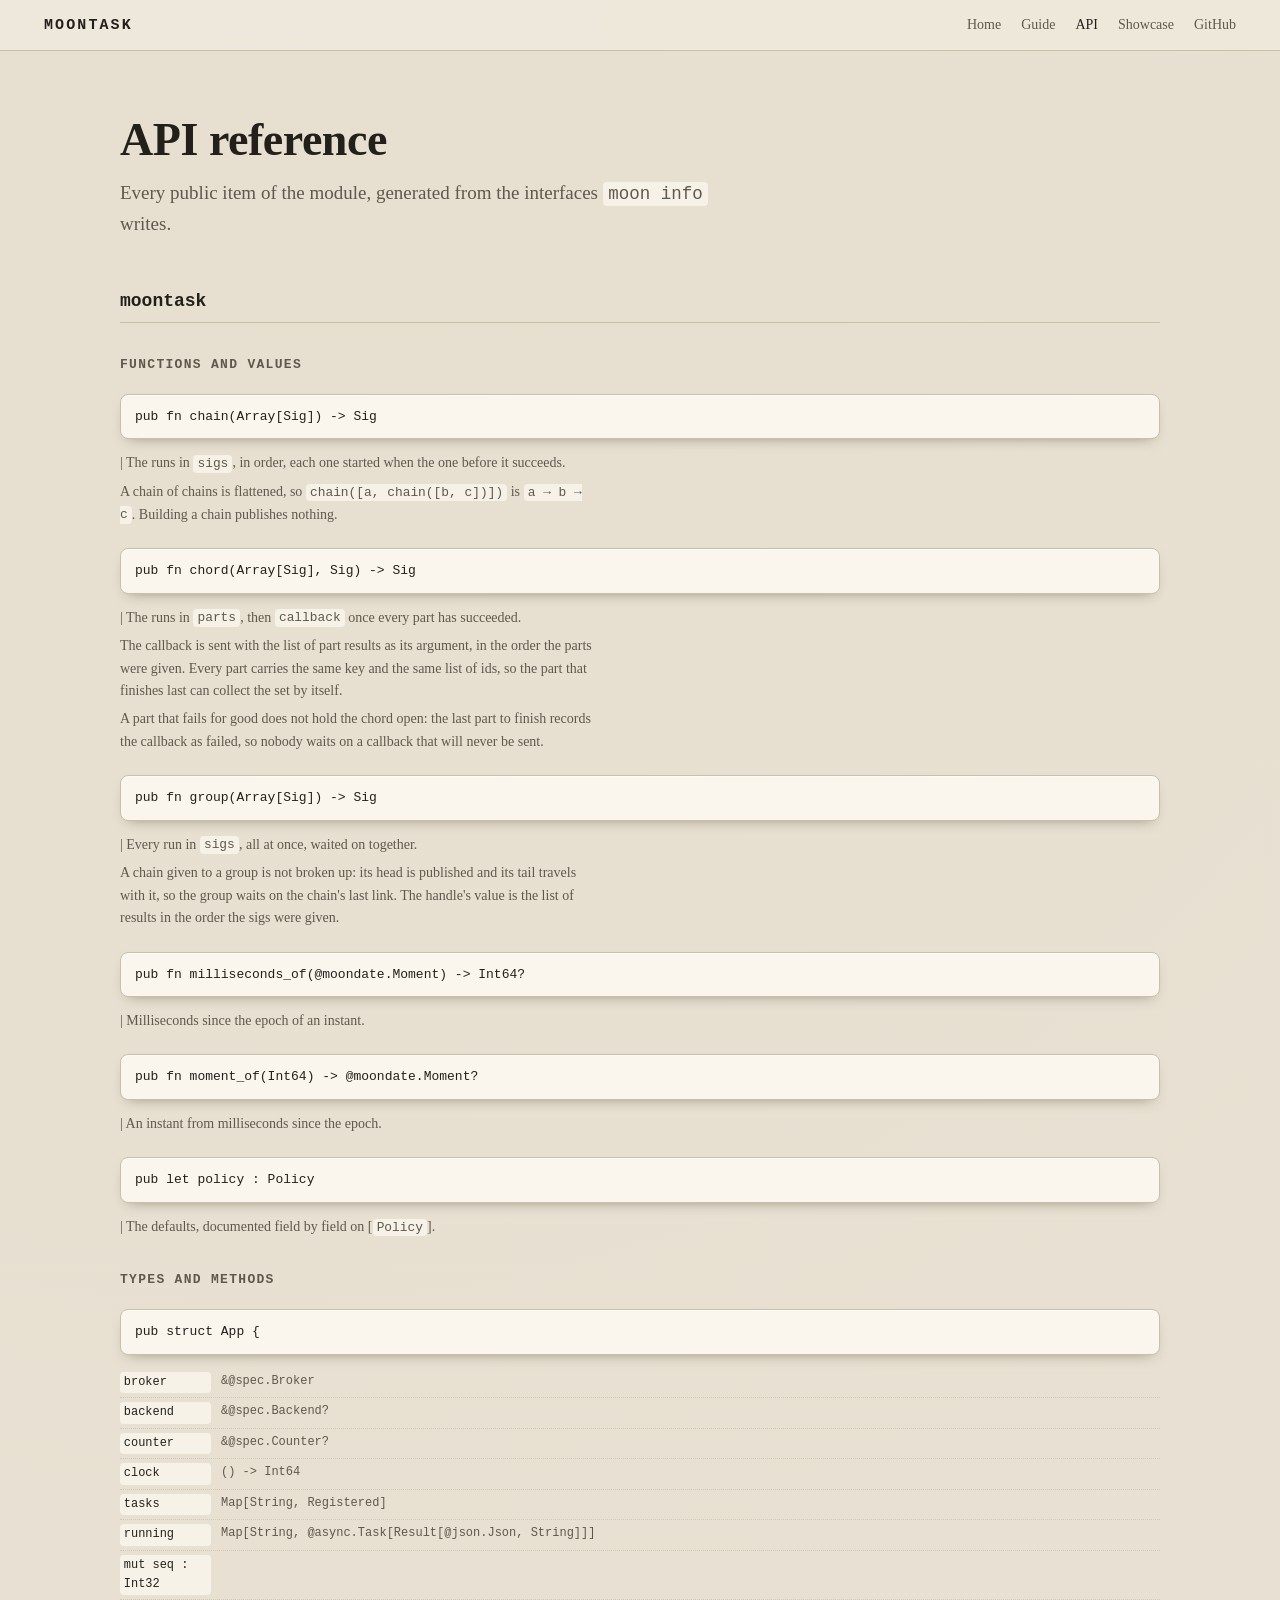
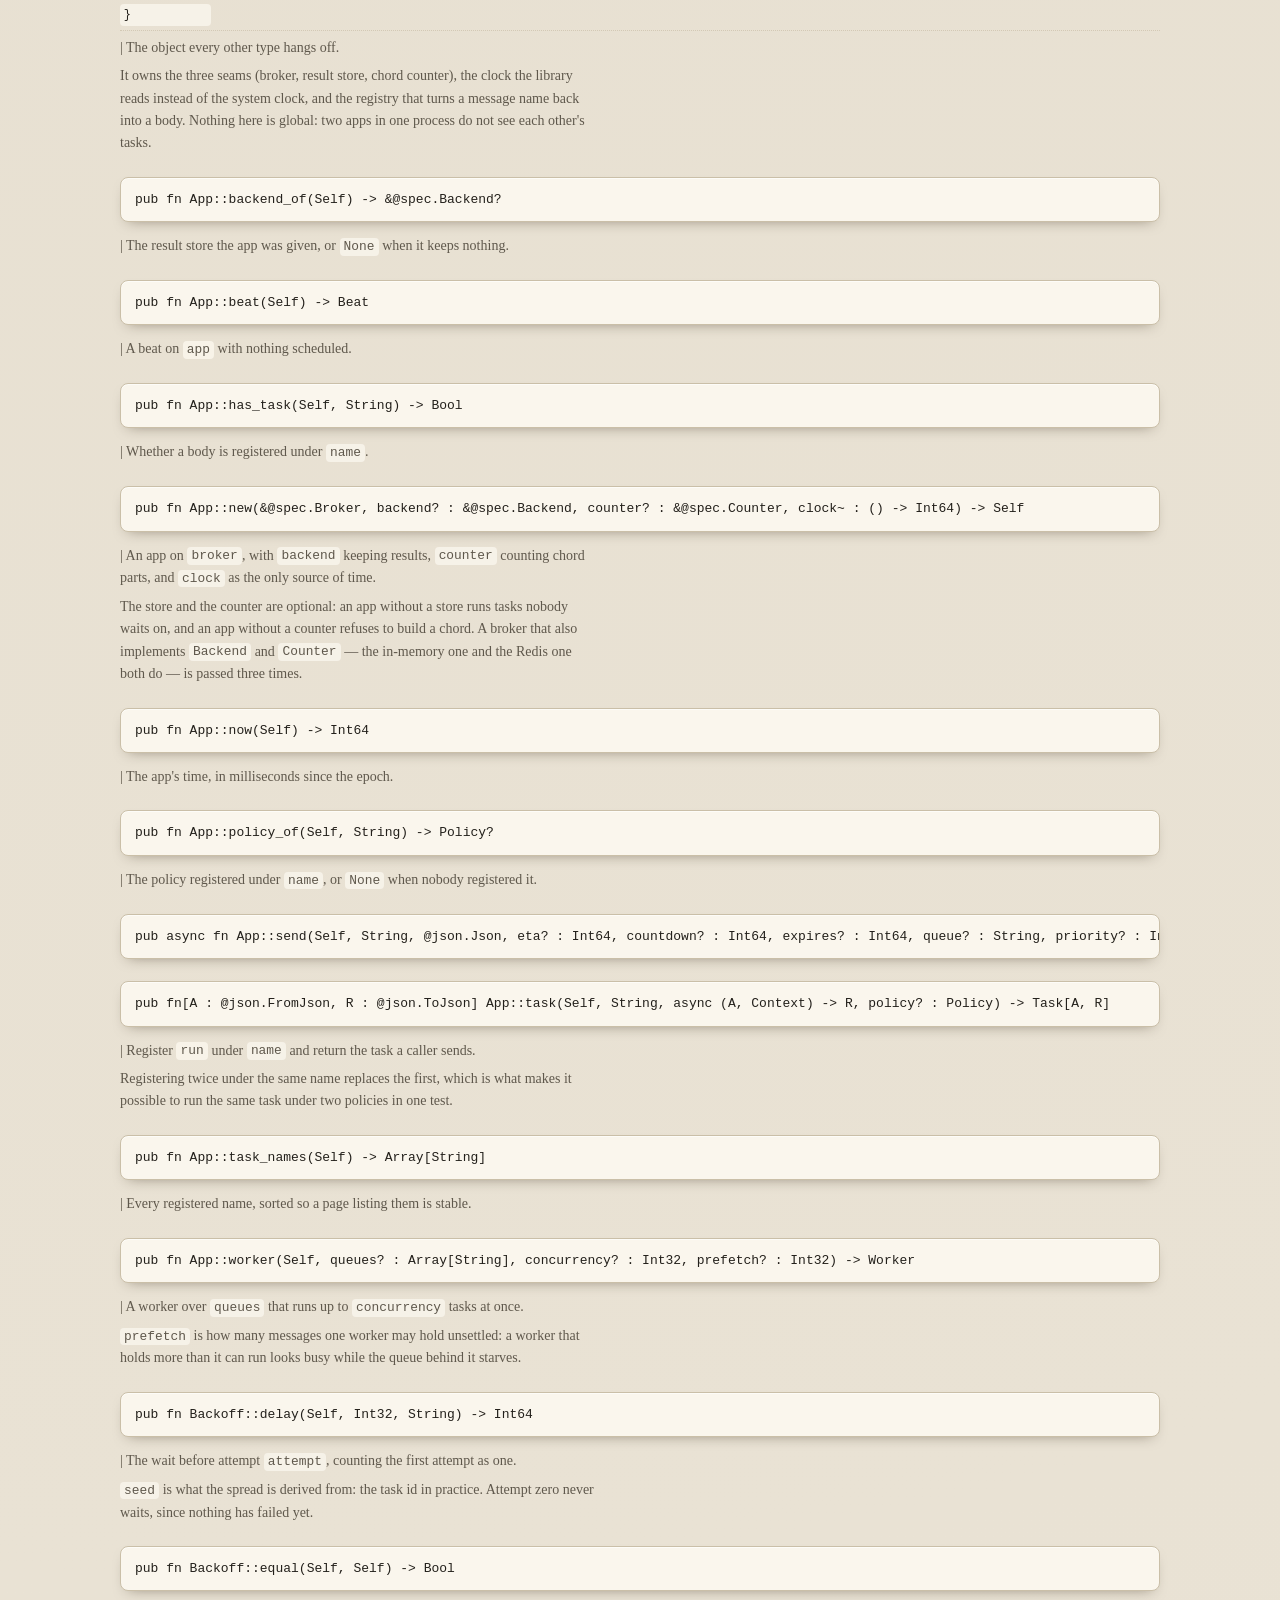
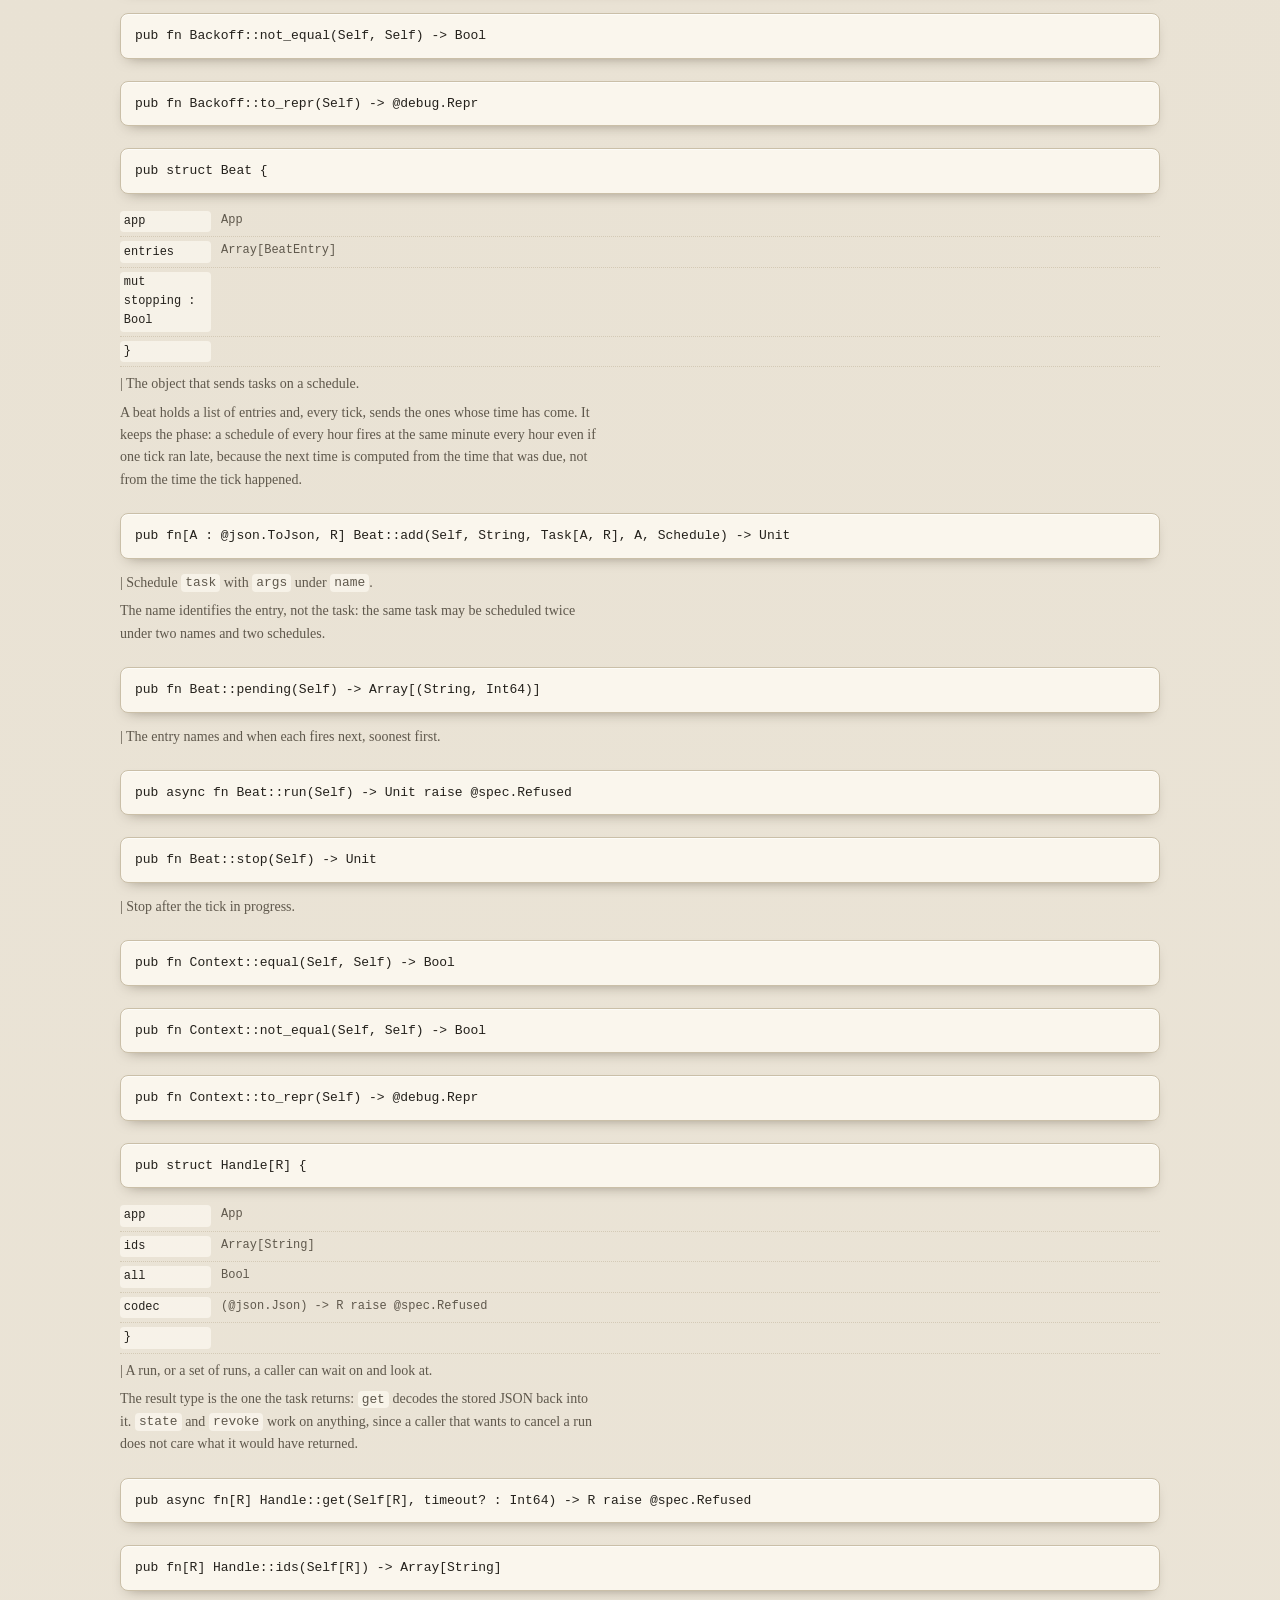
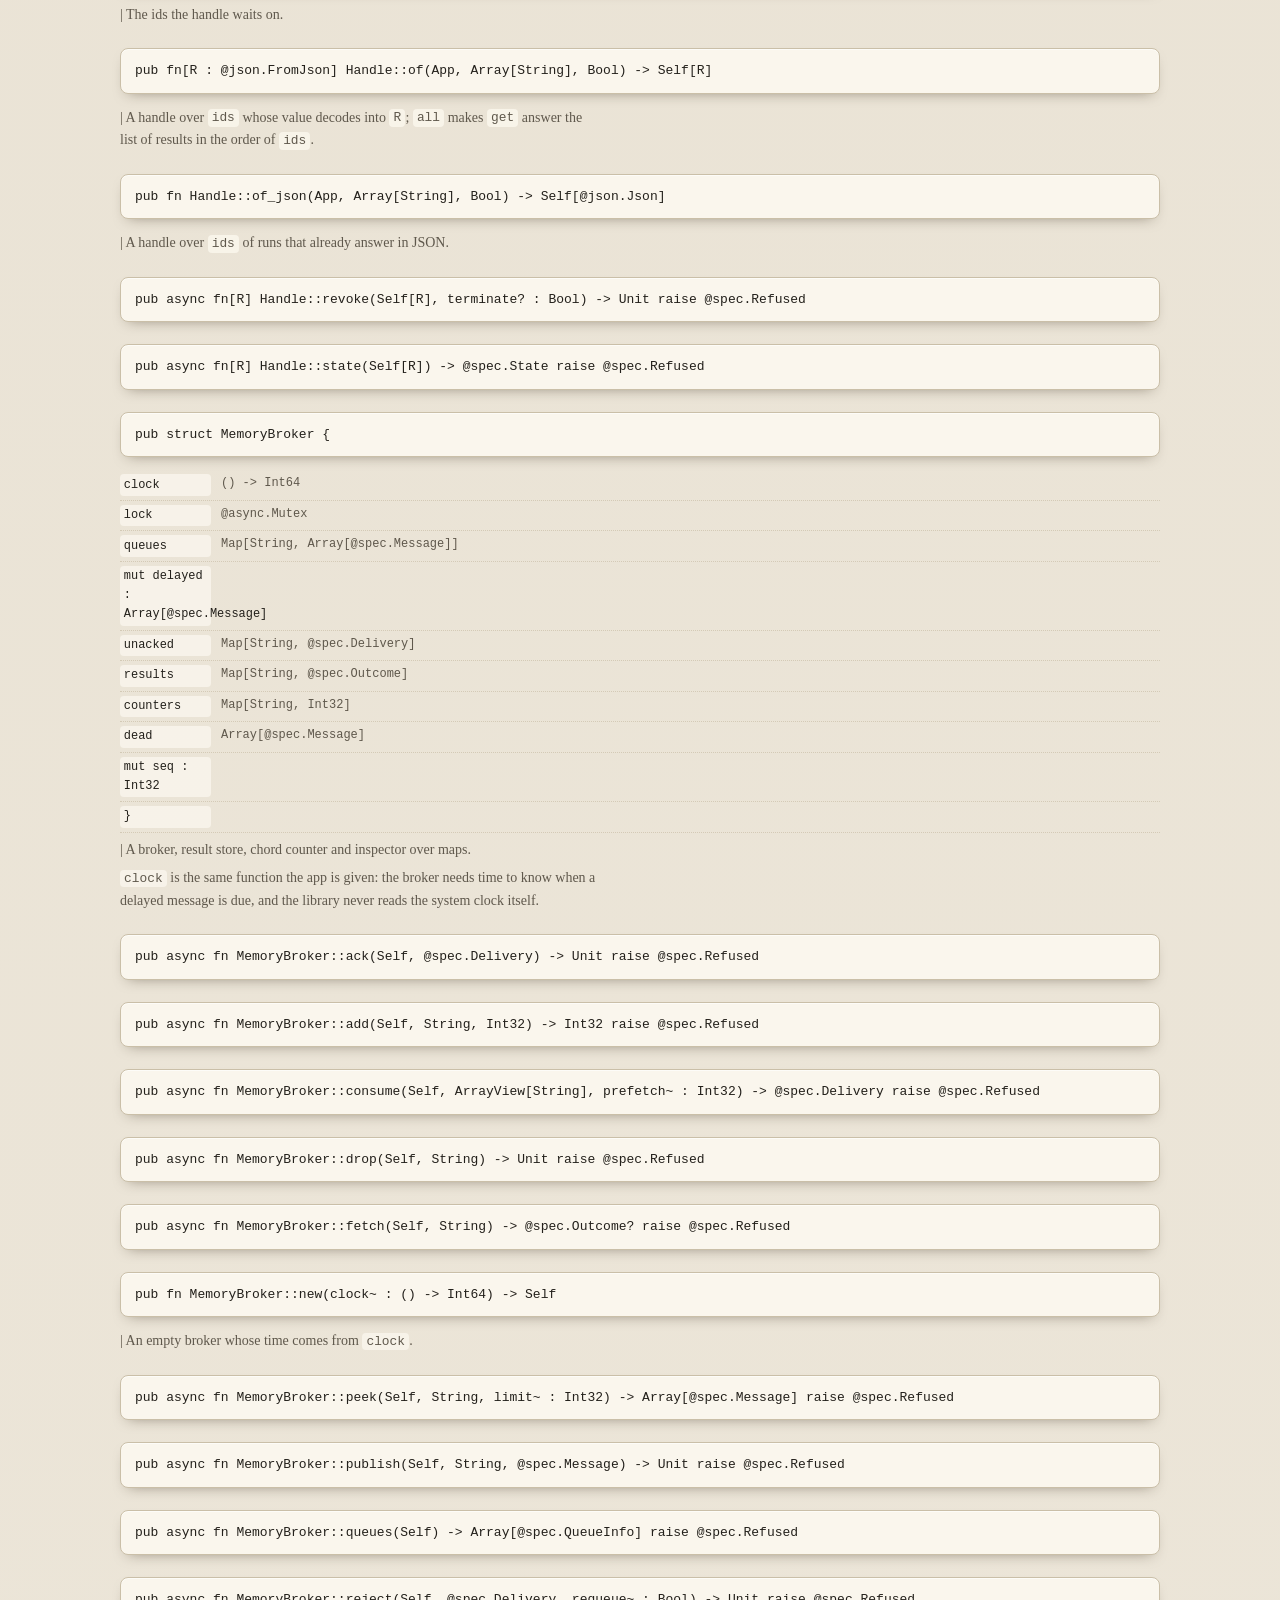
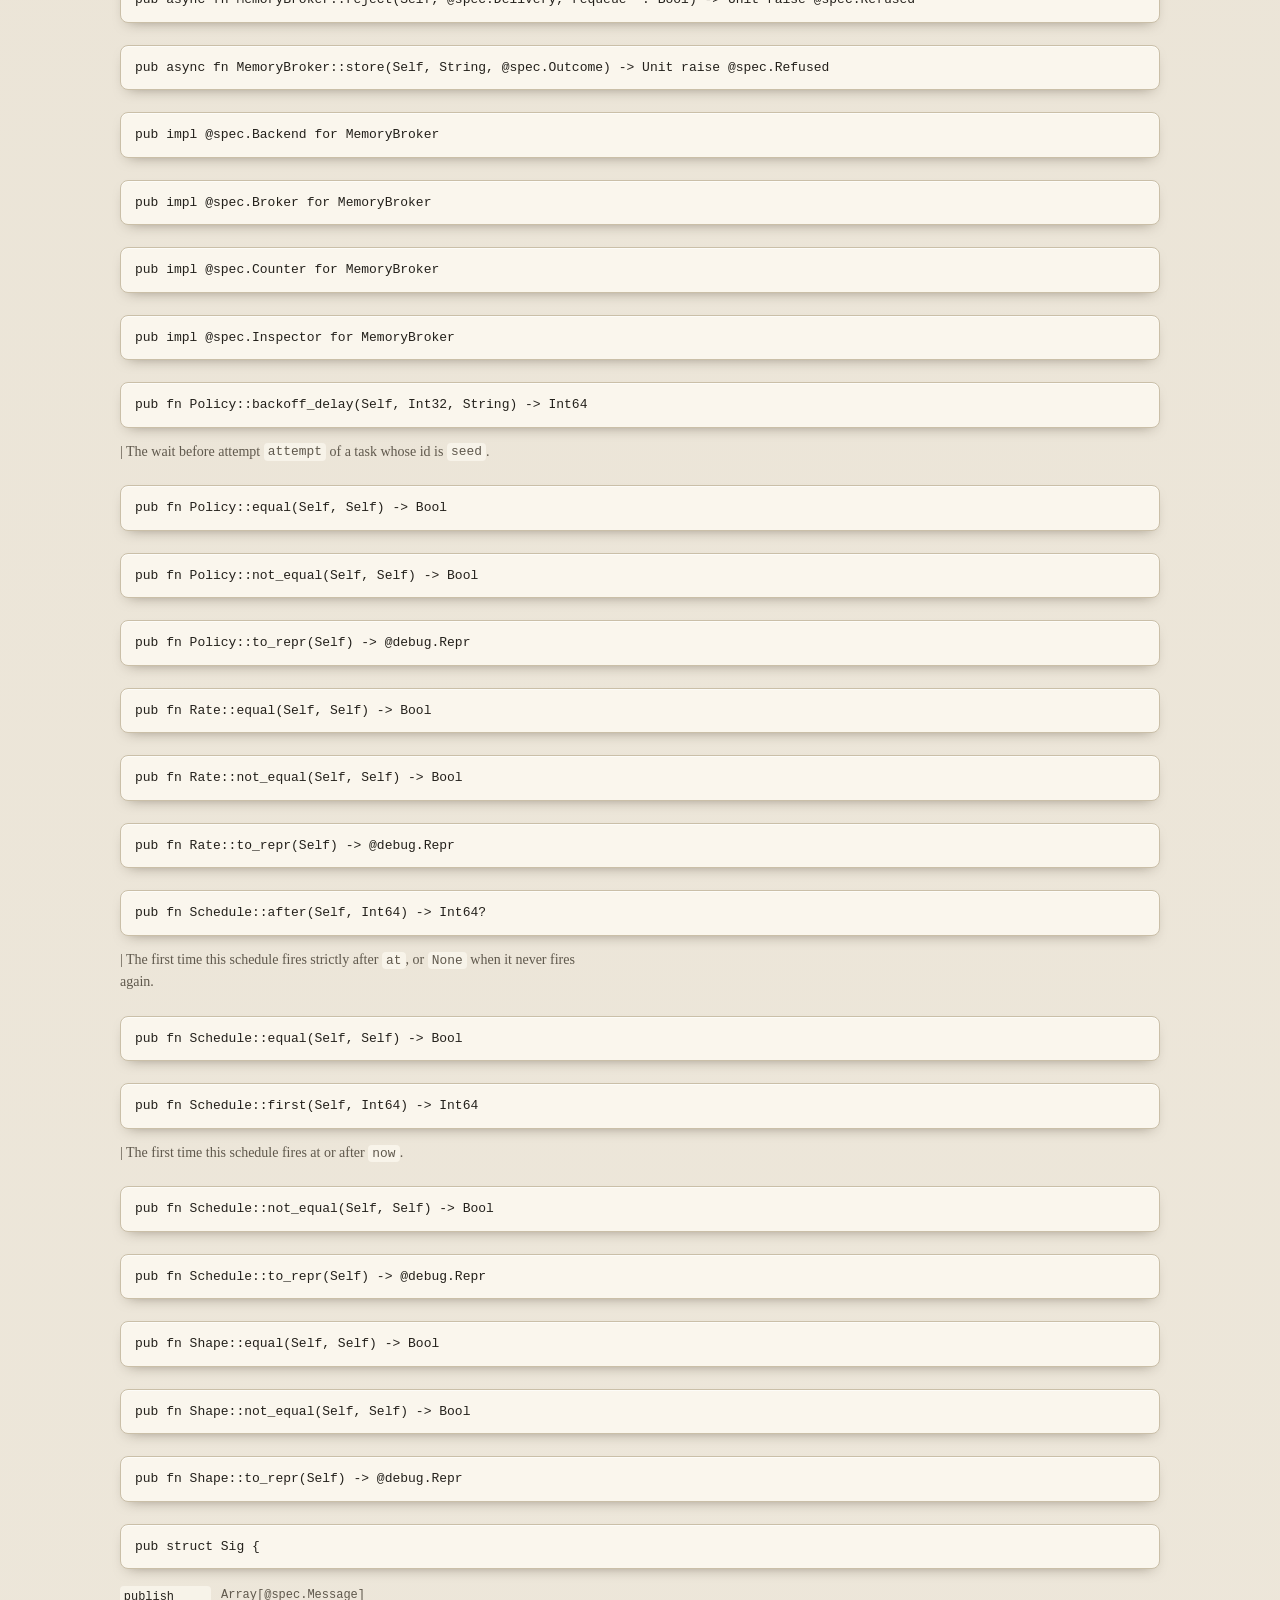
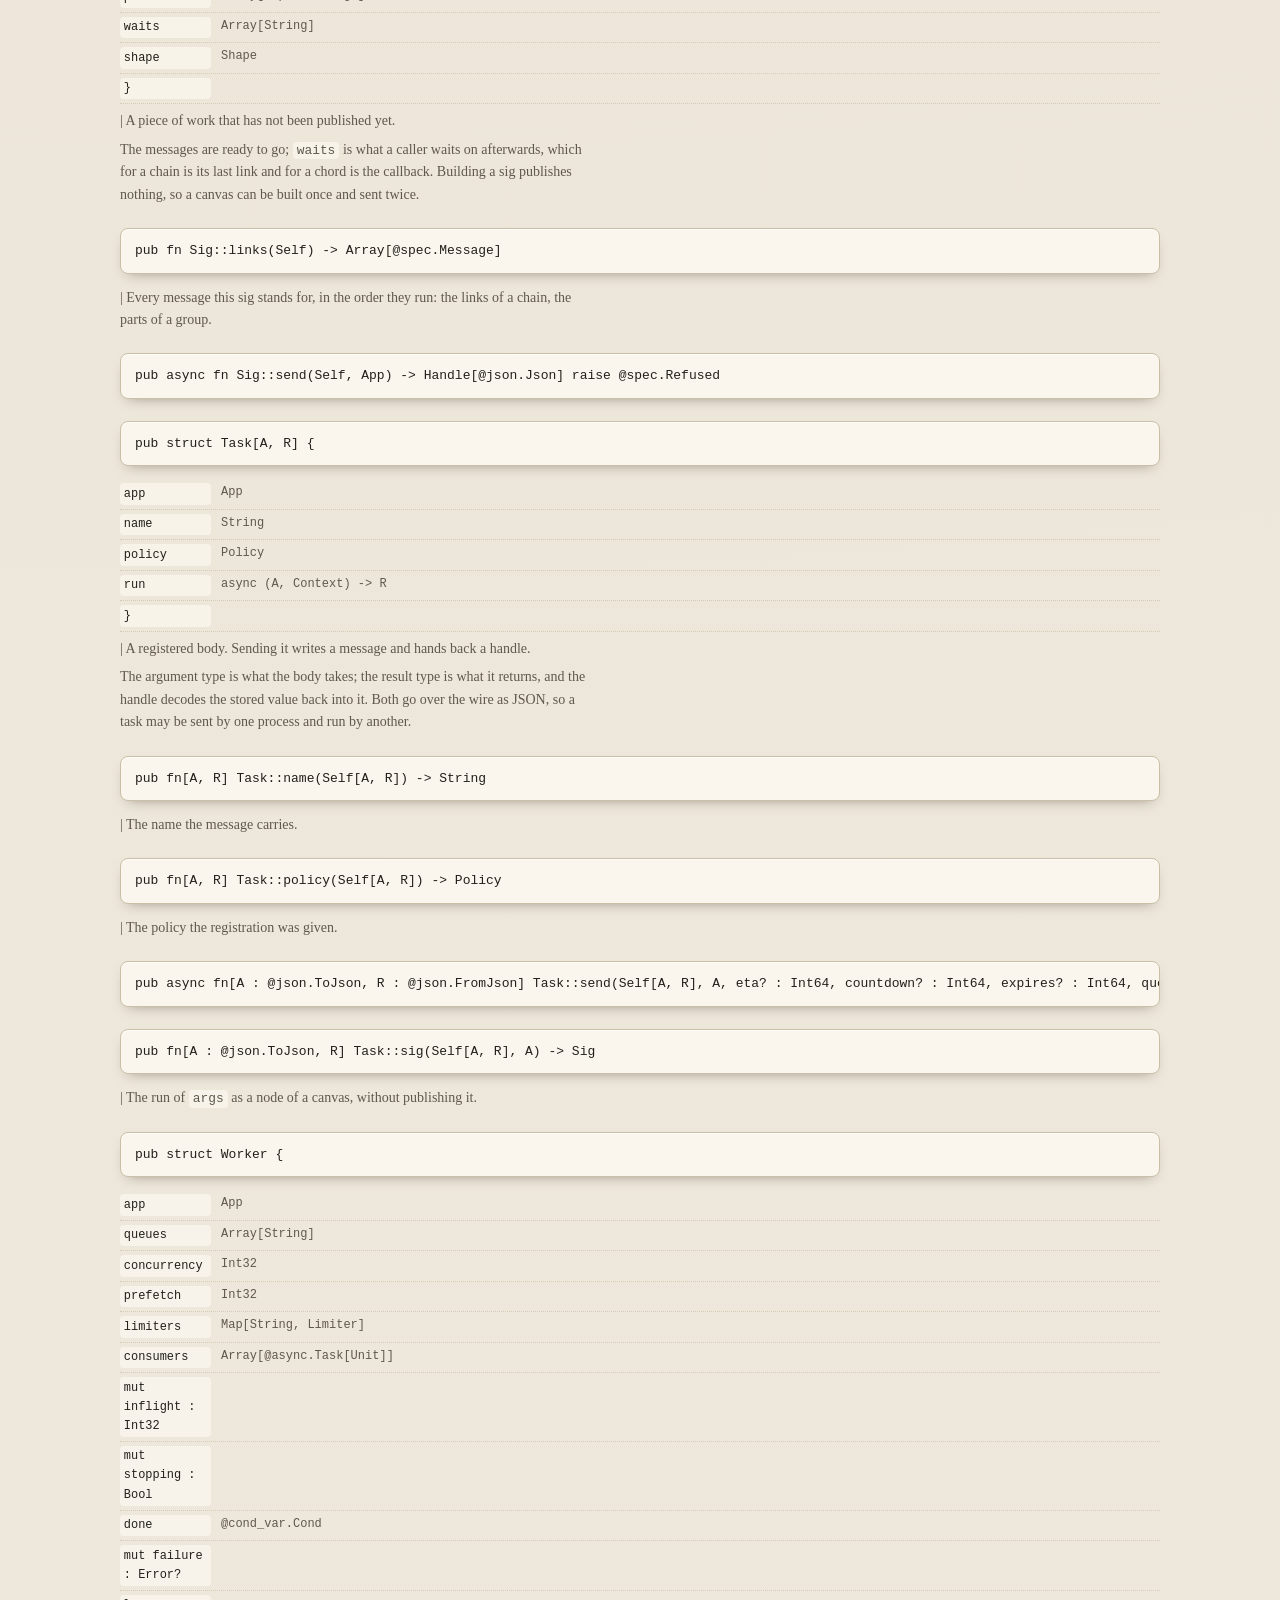
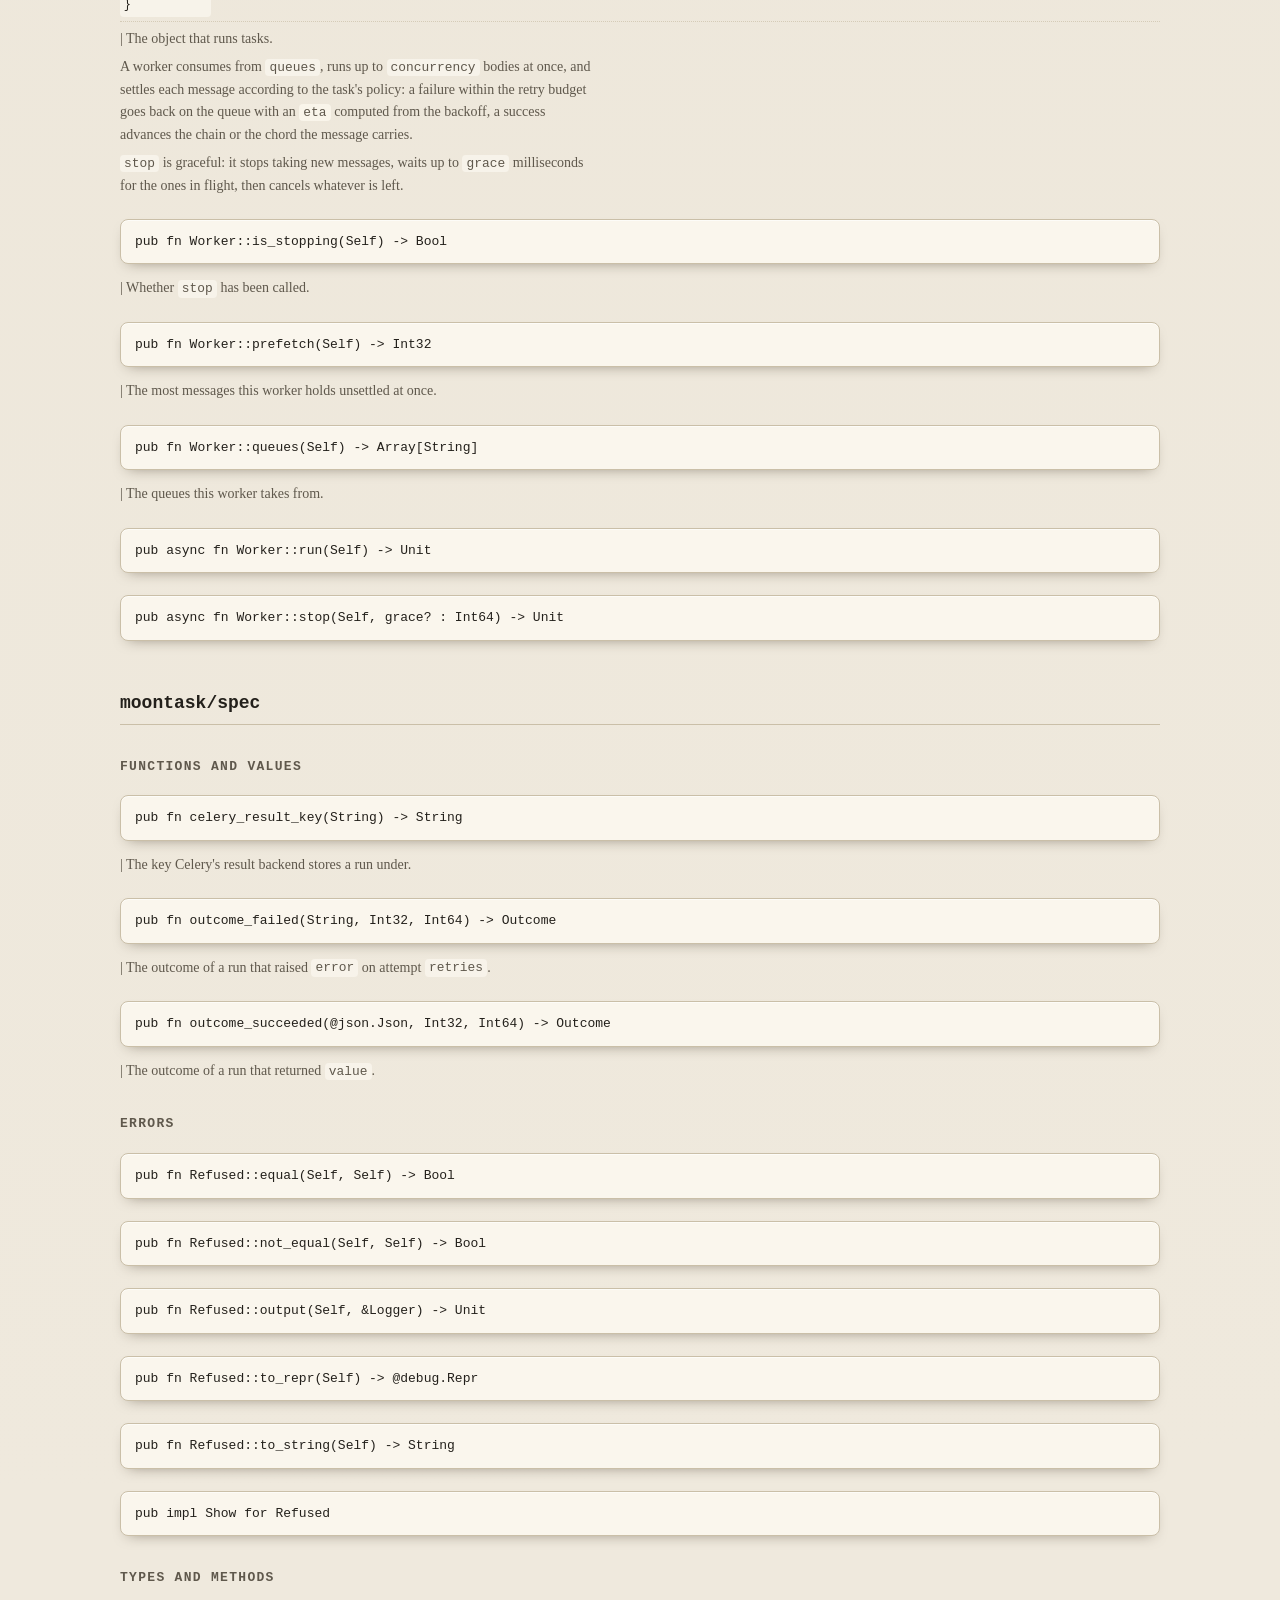
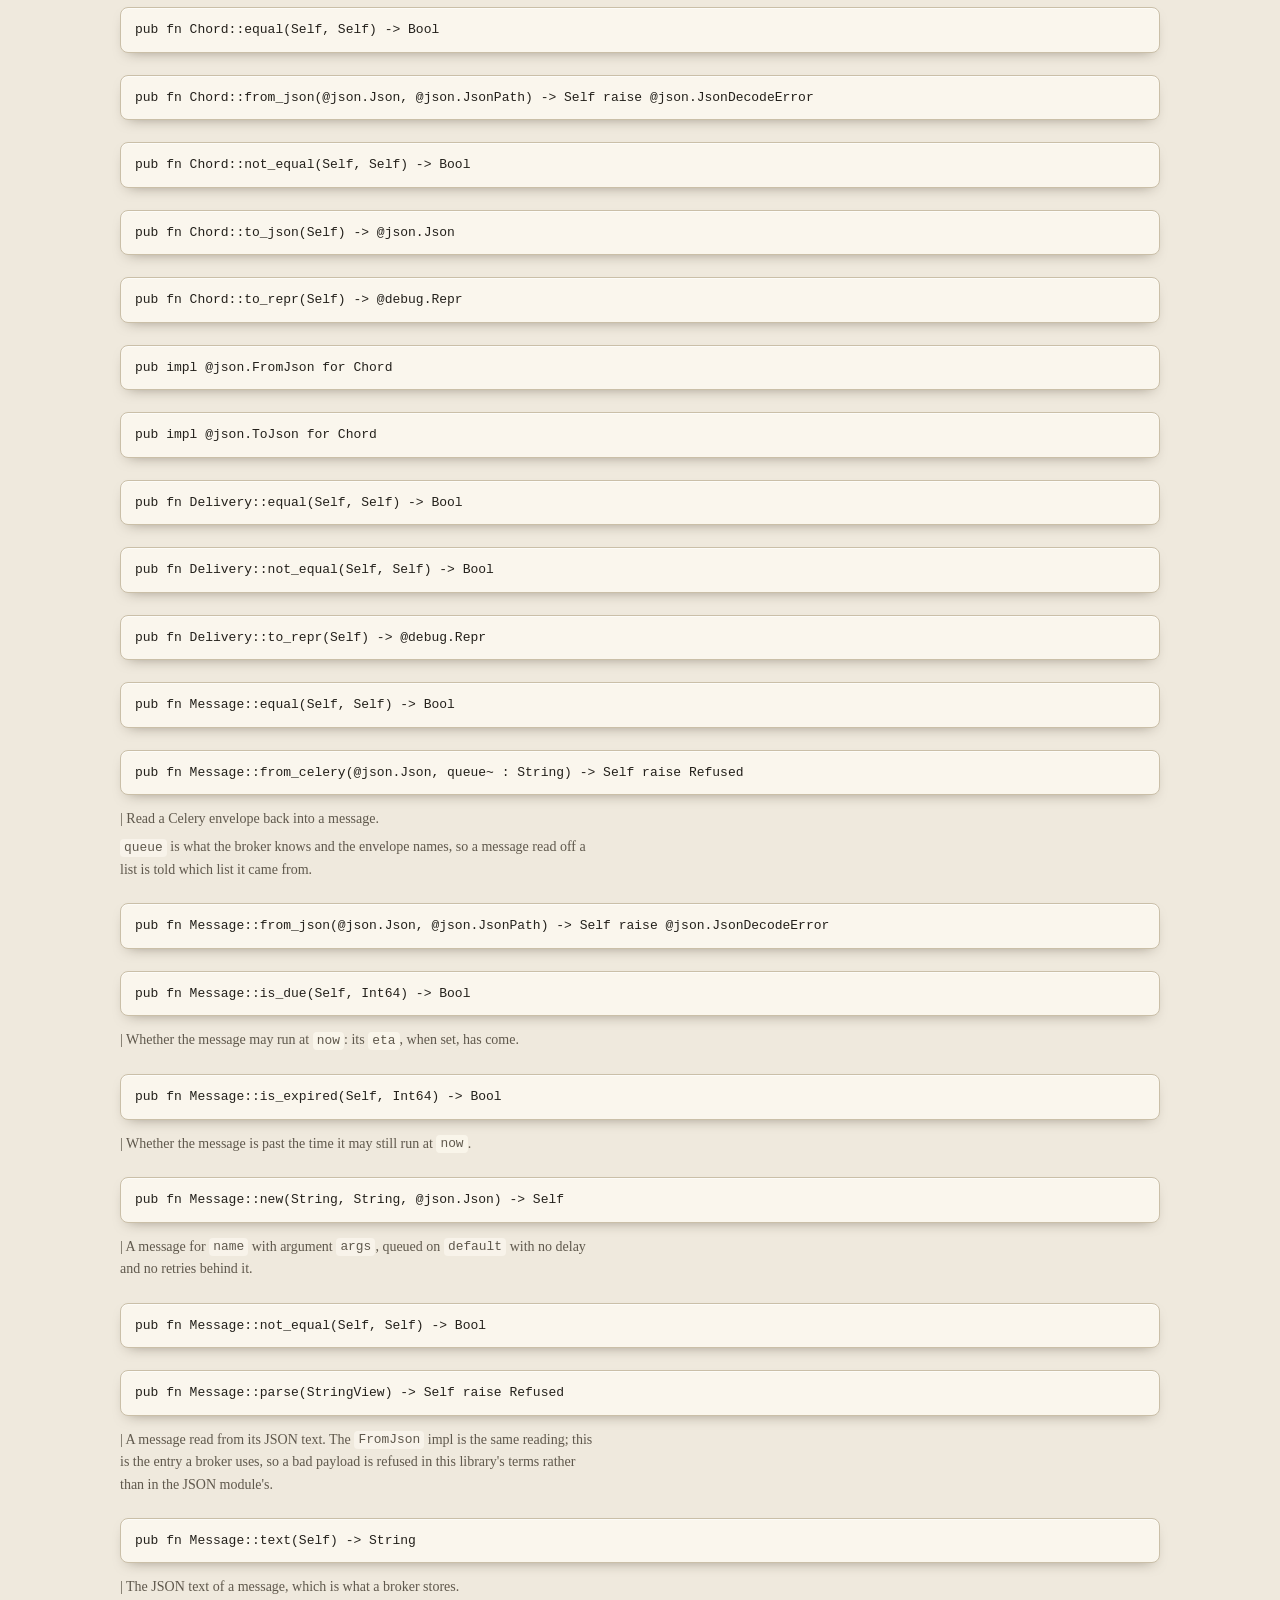
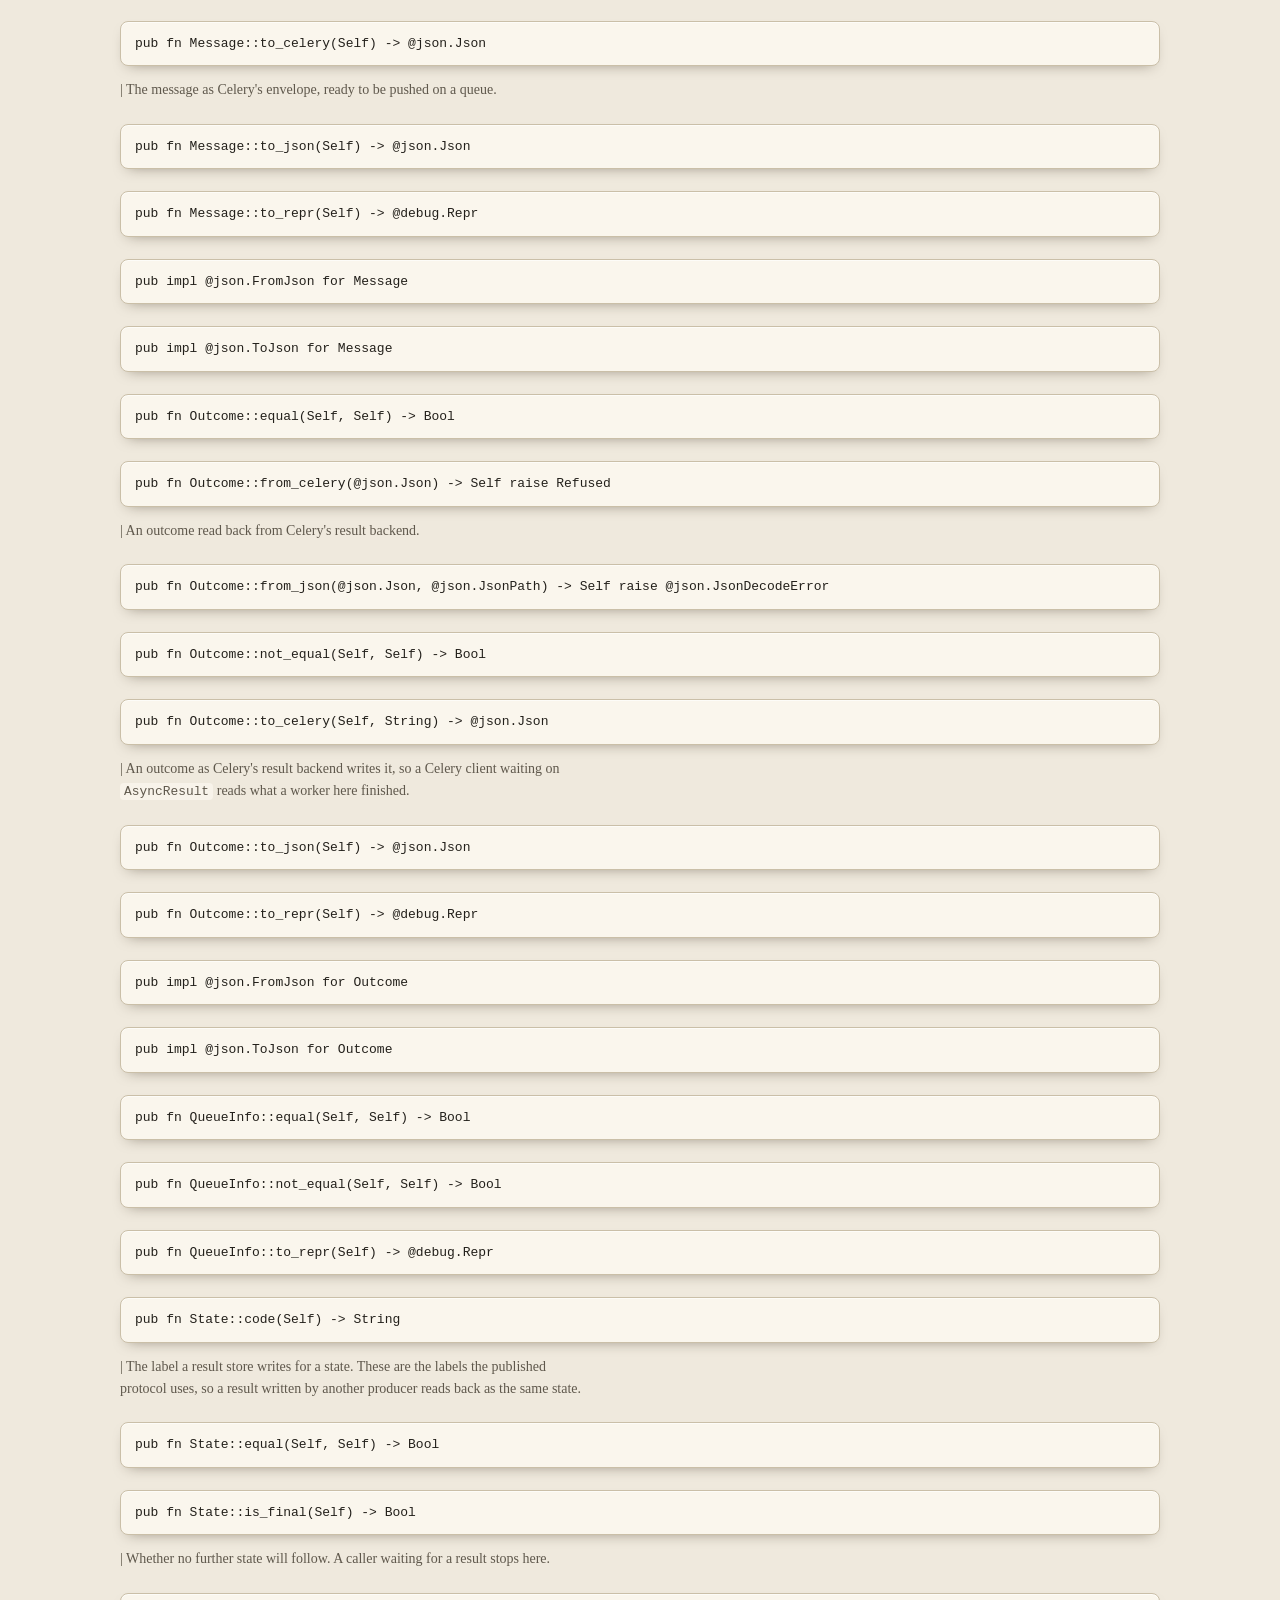
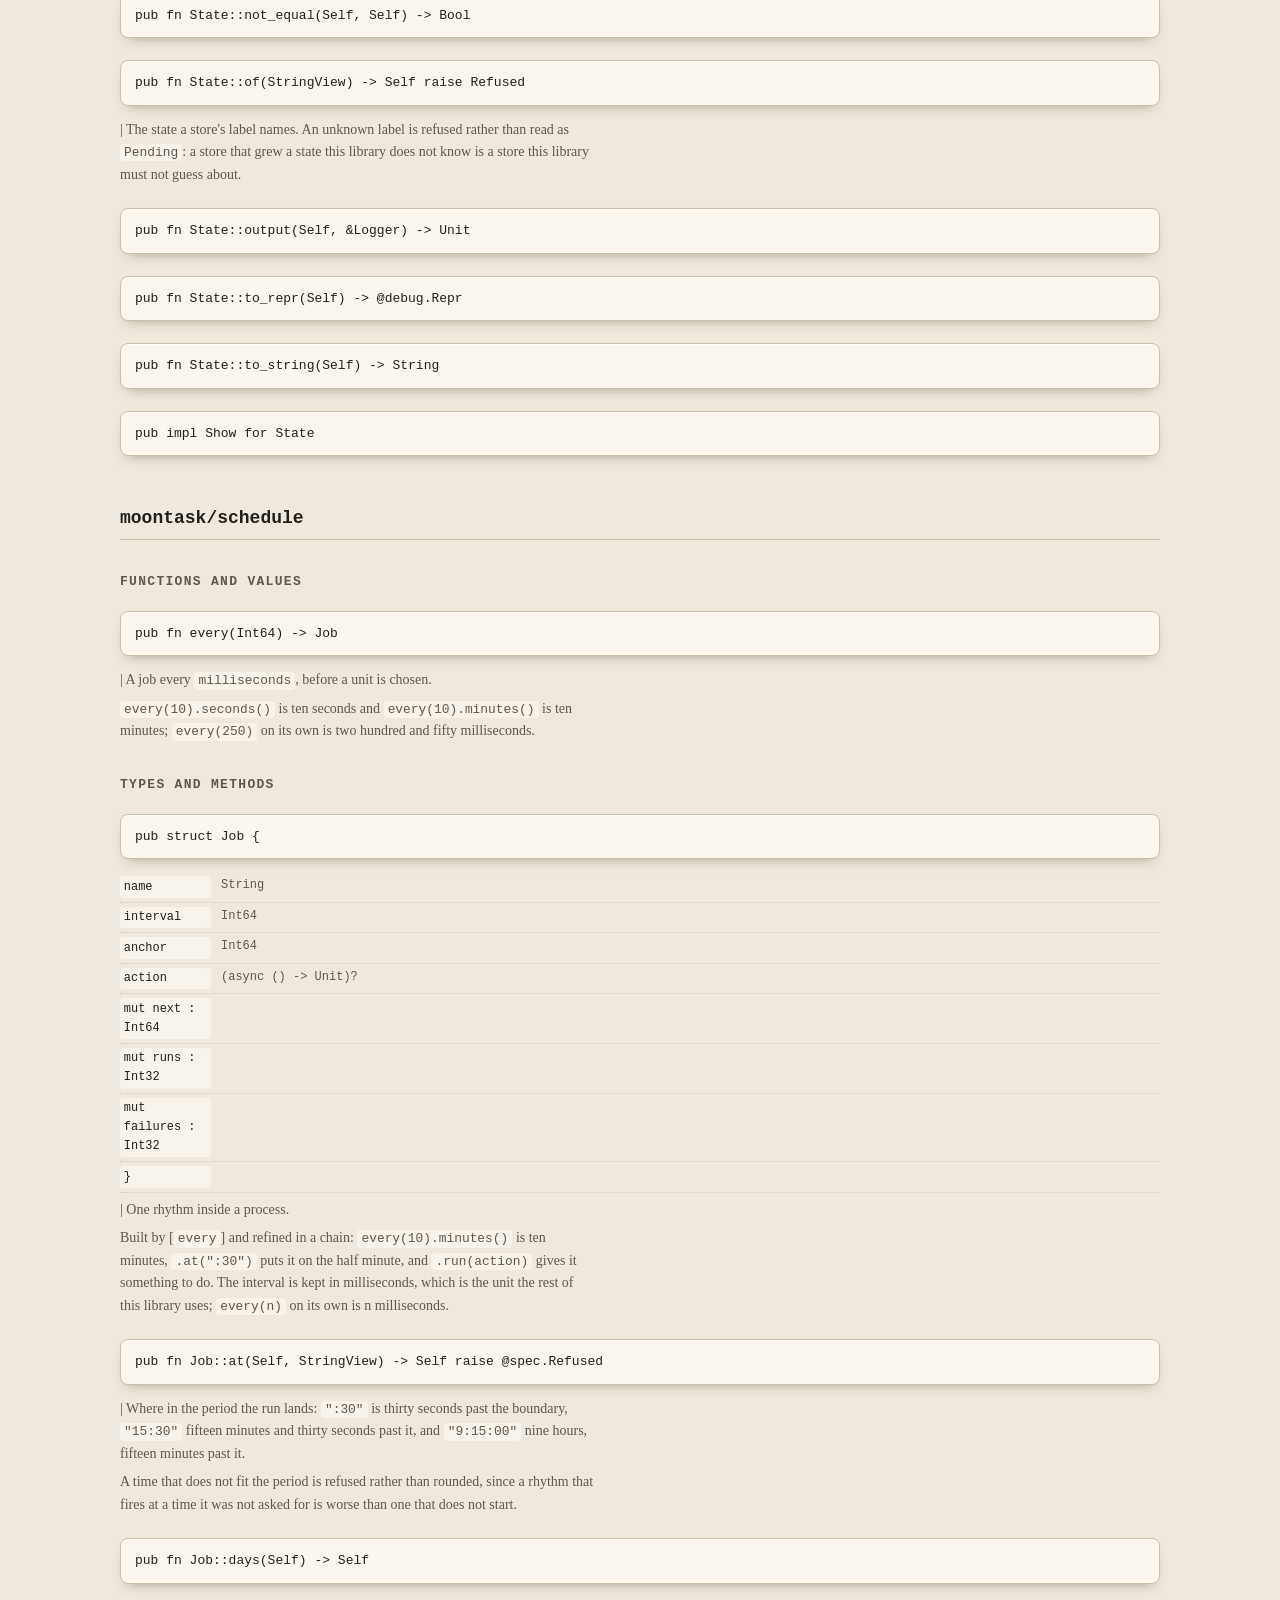
==== commit 5a1d6fb9: "docs(moontask): regenerate the API page for the Celery codec. The generator refuses to write a page " ====
--- a/docs/api.html
+++ b/docs/api.html
@@ -4,6 +4,7 @@
 <meta charset="utf-8">
 <meta name="viewport" content="width=device-width, initial-scale=1">
 <title>moontask · API</title>
+<script>try{var t=localStorage.getItem("moontask-theme");if(t)document.documentElement.setAttribute("data-theme",t);}catch(e){}</script>
 <link rel="stylesheet" href="assets/style.css">
 </head>
 <body>
@@ -331,6 +332,10 @@
 <h2>moontask/spec</h2>
 <h3>Functions and values</h3>
 <article class="api-entry">
+<pre class="sig">pub fn celery_result_key(String) -&gt; String</pre>
+<div class="doc"><p>| The key Celery&#x27;s result backend stores a run under.</p></div>
+</article>
+<article class="api-entry">
 <pre class="sig">pub fn outcome_failed(String, Int32, Int64) -&gt; Outcome</pre>
 <div class="doc"><p>| The outcome of a run that raised <code>error</code> on attempt <code>retries</code>.</p></div>
 </article>
@@ -392,6 +397,11 @@
 <pre class="sig">pub fn Message::equal(Self, Self) -&gt; Bool</pre>
 </article>
 <article class="api-entry">
+<pre class="sig">pub fn Message::from_celery(@json.Json, queue~ : String) -&gt; Self raise Refused</pre>
+<div class="doc"><p>| Read a Celery envelope back into a message.</p>
+<p><code>queue</code> is what the broker knows and the envelope names, so a message read off a list is told which list it came from.</p></div>
+</article>
+<article class="api-entry">
 <pre class="sig">pub fn Message::from_json(@json.Json, @json.JsonPath) -&gt; Self raise @json.JsonDecodeError</pre>
 </article>
 <article class="api-entry">
@@ -418,6 +428,10 @@
 <div class="doc"><p>| The JSON text of a message, which is what a broker stores.</p></div>
 </article>
 <article class="api-entry">
+<pre class="sig">pub fn Message::to_celery(Self) -&gt; @json.Json</pre>
+<div class="doc"><p>| The message as Celery&#x27;s envelope, ready to be pushed on a queue.</p></div>
+</article>
+<article class="api-entry">
 <pre class="sig">pub fn Message::to_json(Self) -&gt; @json.Json</pre>
 </article>
 <article class="api-entry">
@@ -433,10 +447,18 @@
 <pre class="sig">pub fn Outcome::equal(Self, Self) -&gt; Bool</pre>
 </article>
 <article class="api-entry">
+<pre class="sig">pub fn Outcome::from_celery(@json.Json) -&gt; Self raise Refused</pre>
+<div class="doc"><p>| An outcome read back from Celery&#x27;s result backend.</p></div>
+</article>
+<article class="api-entry">
 <pre class="sig">pub fn Outcome::from_json(@json.Json, @json.JsonPath) -&gt; Self raise @json.JsonDecodeError</pre>
 </article>
 <article class="api-entry">
 <pre class="sig">pub fn Outcome::not_equal(Self, Self) -&gt; Bool</pre>
+</article>
+<article class="api-entry">
+<pre class="sig">pub fn Outcome::to_celery(Self, String) -&gt; @json.Json</pre>
+<div class="doc"><p>| An outcome as Celery&#x27;s result backend writes it, so a Celery client waiting on <code>AsyncResult</code> reads what a worker here finished.</p></div>
 </article>
 <article class="api-entry">
 <pre class="sig">pub fn Outcome::to_json(Self) -&gt; @json.Json</pre>
@@ -595,5 +617,6 @@
 </section>
 <!-- END API -->
 </main>
+<script src="assets/theme.js"></script>
 </body>
 </html>
--- a/docs/assets/style.css
+++ b/docs/assets/style.css
@@ -399,3 +399,131 @@
   .top { flex-wrap: wrap; }
   .members li { grid-template-columns: minmax(0, 1fr); }
 }
+
+/* The figure plate.
+ *
+ * The diorama is drawn on its own paper inside the frame: the page gives it a
+ * mat, a hairline and a plate number, and never recolours what is inside. In the
+ * dark theme the mat darkens and the figure stays lit, like a print under a
+ * lamp. */
+.plate { margin: clamp(20px, 4vw, 36px) 0 6px; }
+
+.plate-frame {
+  position: relative;
+  padding: clamp(10px, 1.6vw, 18px);
+  background: color-mix(in srgb, var(--paper-2) 52%, var(--paper));
+  border: 1px solid color-mix(in srgb, var(--line) 88%, var(--ink));
+  border-radius: 3px;
+  box-shadow: 0 1px 0 color-mix(in srgb, #fff 55%, transparent) inset,
+    0 20px 44px -30px rgba(40, 30, 16, 0.7);
+}
+
+/* brass corner ticks, the way a plate is pinned down */
+.plate-frame::before,
+.plate-frame::after {
+  content: "";
+  position: absolute;
+  width: 16px;
+  height: 16px;
+  border: 1px solid color-mix(in srgb, var(--brass) 70%, transparent);
+  pointer-events: none;
+}
+.plate-frame::before { top: 6px; left: 6px; border-right: 0; border-bottom: 0; }
+.plate-frame::after { bottom: 6px; right: 6px; border-left: 0; border-top: 0; }
+
+.plate-head {
+  display: flex;
+  align-items: baseline;
+  gap: 10px;
+  margin: 2px 0 10px;
+  font: 600 11px/1 var(--mono);
+  letter-spacing: 0.14em;
+  text-transform: uppercase;
+  color: var(--ink-2);
+}
+.plate-no { color: var(--brass); }
+.plate-name { color: var(--ink); }
+.plate-hint { margin-left: auto; letter-spacing: 0.04em; text-transform: none; font-weight: 400; }
+
+.plate iframe {
+  display: block;
+  width: 100%;
+  max-width: 900px;
+  margin: 0 auto;
+  height: clamp(430px, 48vw, 620px);
+  border: 0;
+  border-radius: 2px;
+  background: var(--figure-bg);
+  outline: 1px solid color-mix(in srgb, var(--ink) 14%, transparent);
+  outline-offset: -1px;
+}
+
+.plate figcaption {
+  margin-top: 10px;
+  font-size: 14px;
+  color: var(--ink-2);
+  max-width: 76ch;
+}
+.credit { color: color-mix(in srgb, var(--ink-2) 80%, transparent); }
+.credit a { color: inherit; text-decoration-color: color-mix(in srgb, var(--brass) 60%, transparent); }
+.plate figcaption a { color: var(--ink); text-decoration-color: color-mix(in srgb, var(--brass) 70%, transparent); }
+
+@media (width <= 620px) {
+  .plate iframe { height: 88vh; }
+  .plate-hint { display: none; }
+}
+
+/* A choice the reader made, on top of the system's. The attribute is set in
+ * <head> before this file loads, so there is no flash of the wrong paper. */
+:root[data-theme="dark"] {
+  --paper: #16140f;
+  --paper-2: #1d1a14;
+  --ink: #ece6d8;
+  --ink-2: #a89e8b;
+  --line: #3a342a;
+  --wood: #6a4a2c;
+  --wood-dark: #3f2c1a;
+  --brass: #d3a952;
+  --seal: #b4574a;
+  --green: #7fae8b;
+  --card: #221f18;
+  --figure-bg: #14120d;
+  --shadow: 0 1px 0 rgba(255, 255, 255, 0.06) inset, 0 10px 20px -12px rgba(0, 0, 0, 0.9);
+}
+
+:root[data-theme="light"] {
+  --paper: #efe9dd;
+  --paper-2: #e3dbcb;
+  --ink: #23201b;
+  --ink-2: #5f584c;
+  --line: #cabfa8;
+  --wood: #8a6540;
+  --wood-dark: #6b4c2e;
+  --brass: #b1862f;
+  --seal: #8c3b2f;
+  --green: #3f6b4a;
+  --card: #fbf7ee;
+  --figure-bg: #f2efe7;
+  --shadow: 0 1px 0 rgba(255, 255, 255, 0.65) inset, 0 6px 14px -8px rgba(50, 38, 20, 0.5);
+}
+
+:root { --figure-bg: #f2efe7; }
+
+/* The switch: a sun that turns into a moon, in the same ink as the nav. */
+.theme-toggle {
+  all: unset;
+  cursor: pointer;
+  width: 30px;
+  height: 30px;
+  display: grid;
+  place-items: center;
+  border: 1px solid color-mix(in srgb, var(--line) 90%, transparent);
+  border-radius: 999px;
+  color: var(--ink-2);
+}
+.theme-toggle:hover, .theme-toggle:focus-visible { color: var(--ink); border-color: var(--ink-2); }
+.theme-toggle svg { width: 15px; height: 15px; fill: none; stroke: currentColor; stroke-width: 1.4; stroke-linecap: round; }
+.theme-toggle .rays { transition: opacity 0.25s ease, transform 0.25s ease; transform-origin: 10px 10px; }
+.theme-toggle[aria-pressed="true"] .rays { opacity: 0; transform: rotate(-40deg) scale(0.6); }
+.theme-toggle[aria-pressed="true"] circle { transform-origin: 10px 10px; transform: scale(0.86); }
+.to-top, .top { align-items: center; }
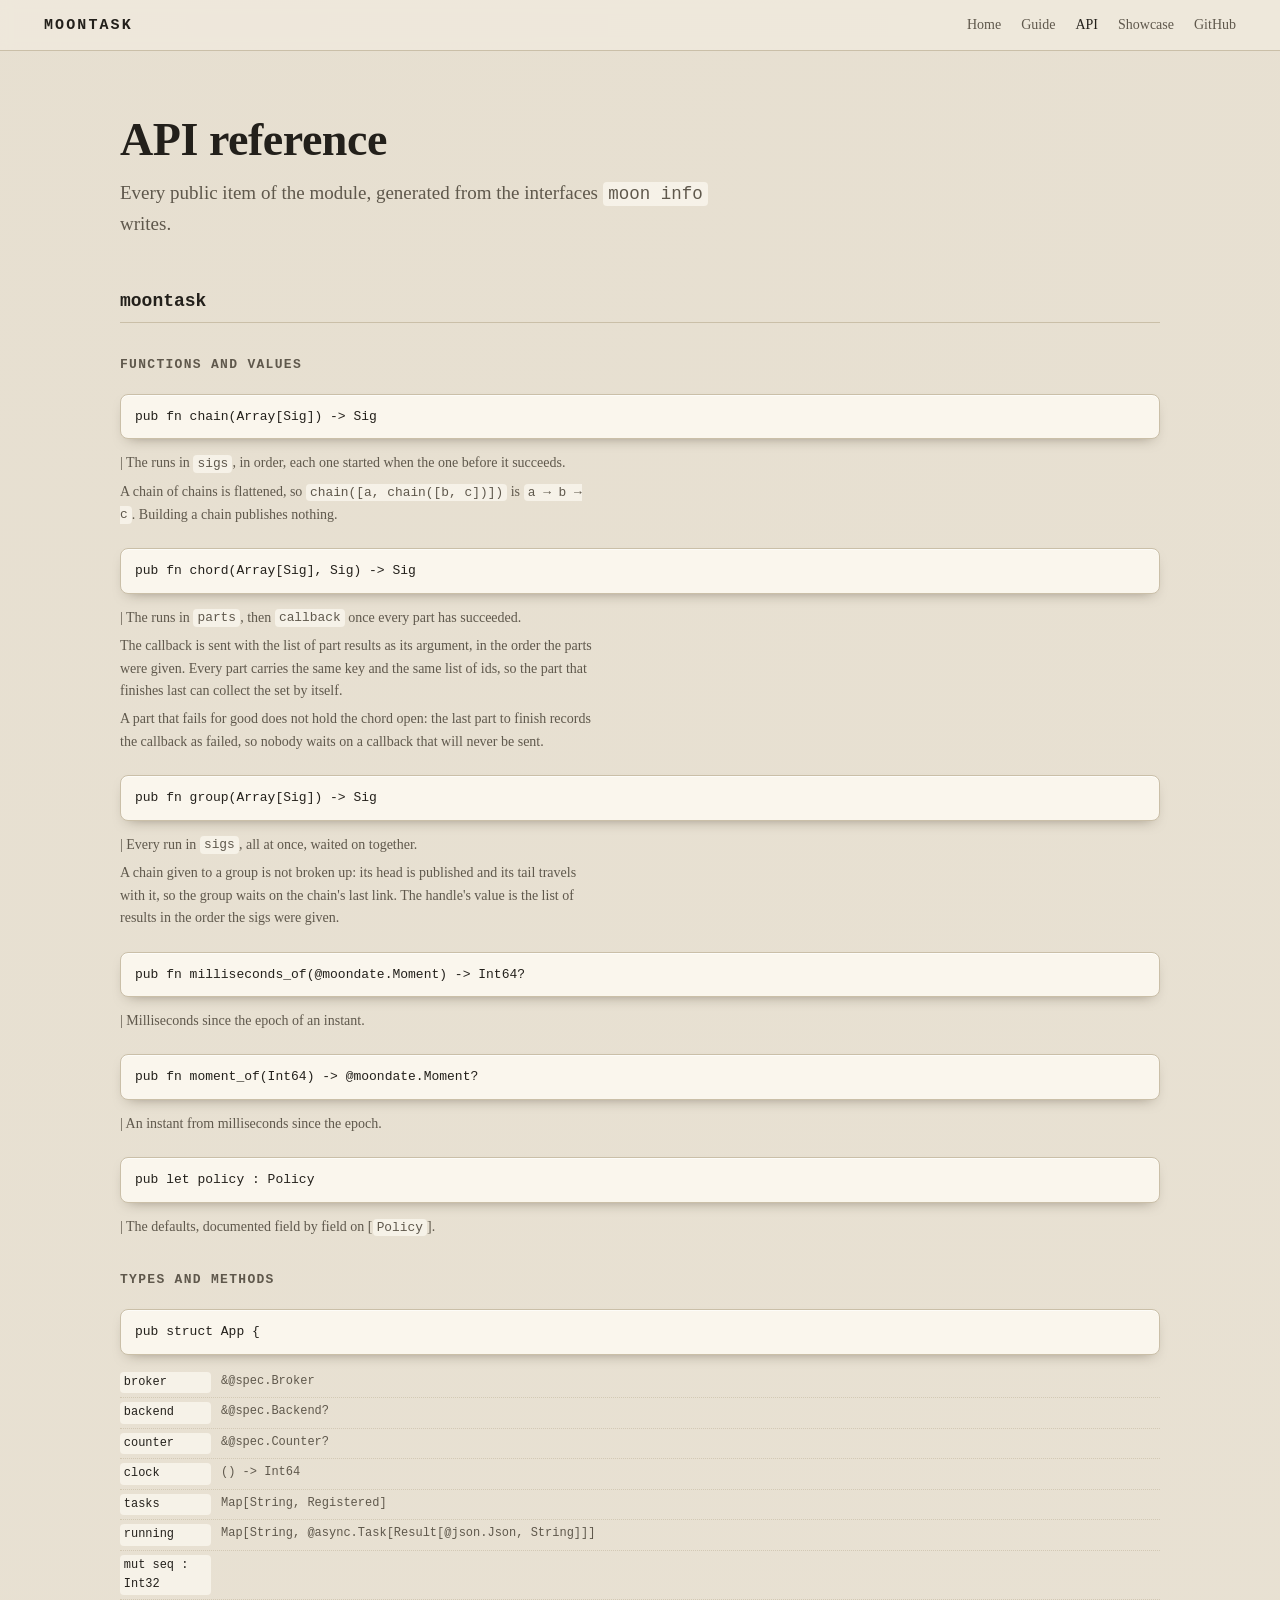
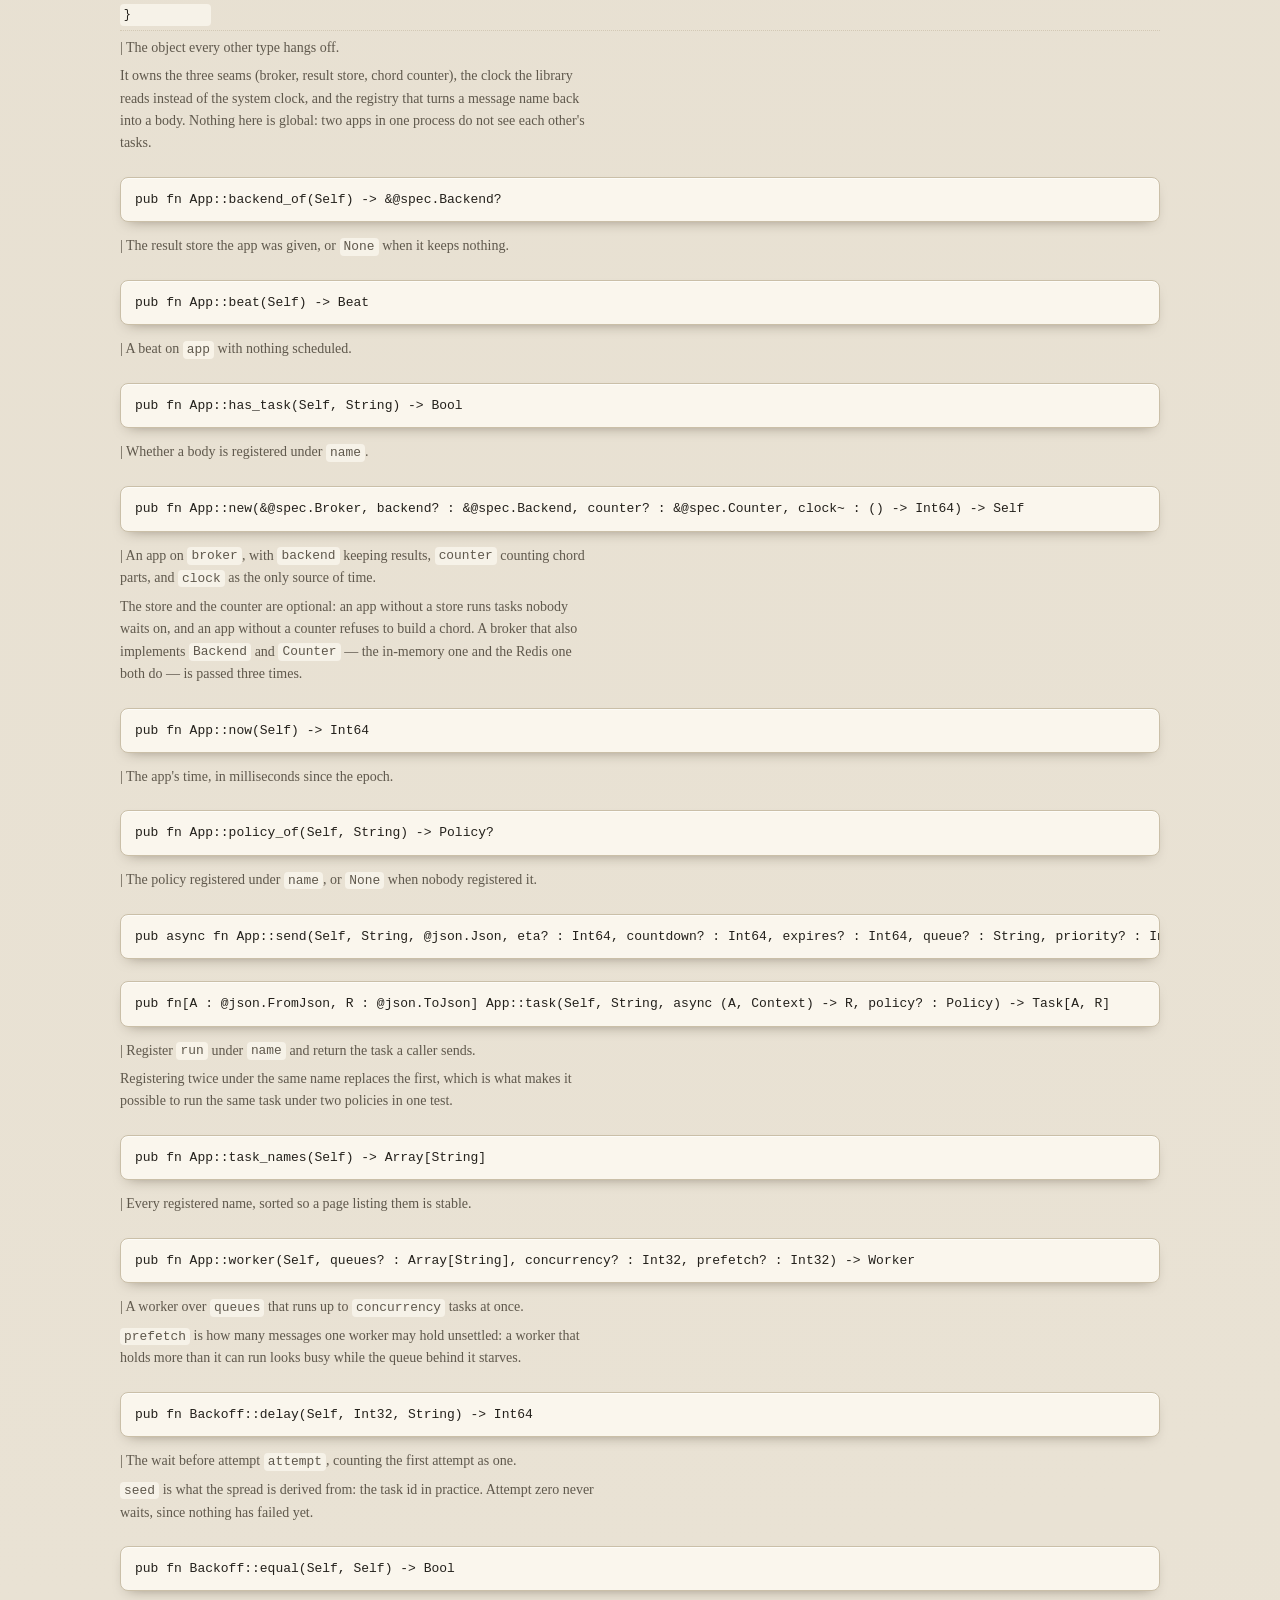
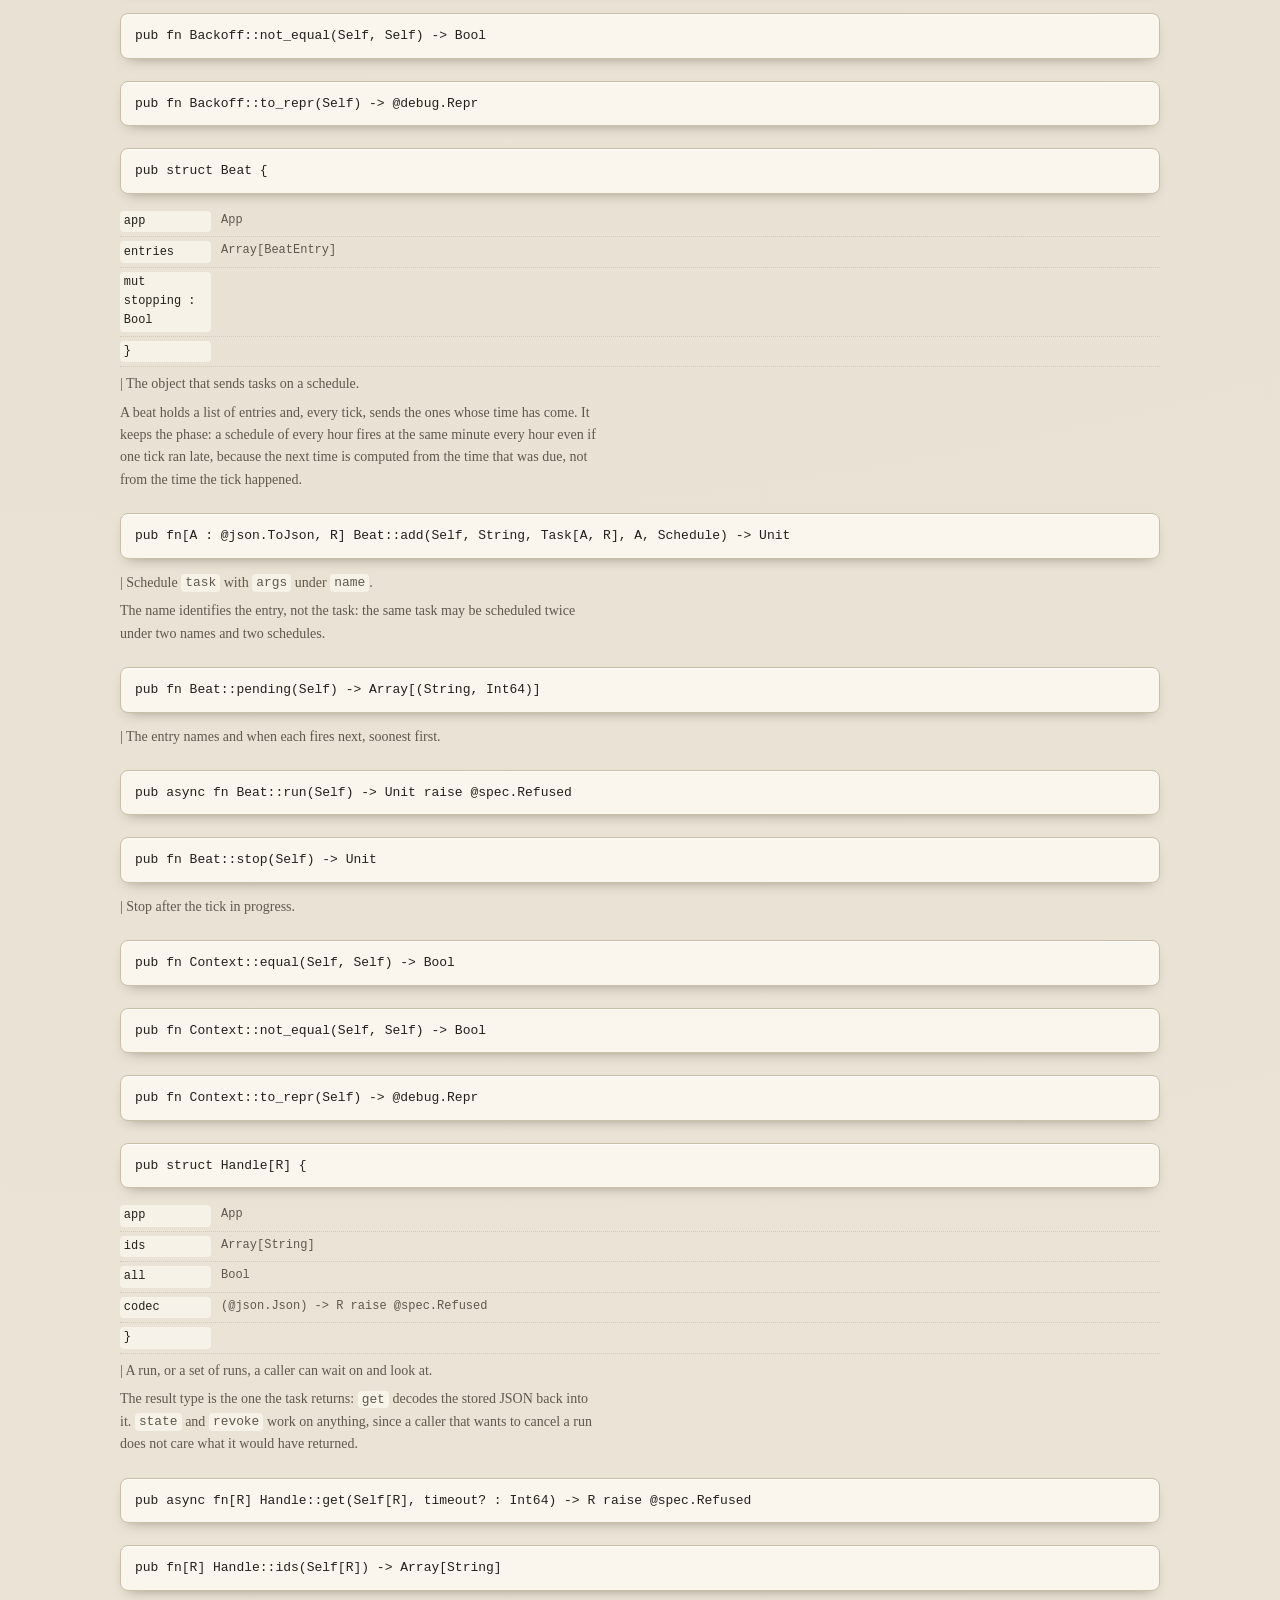
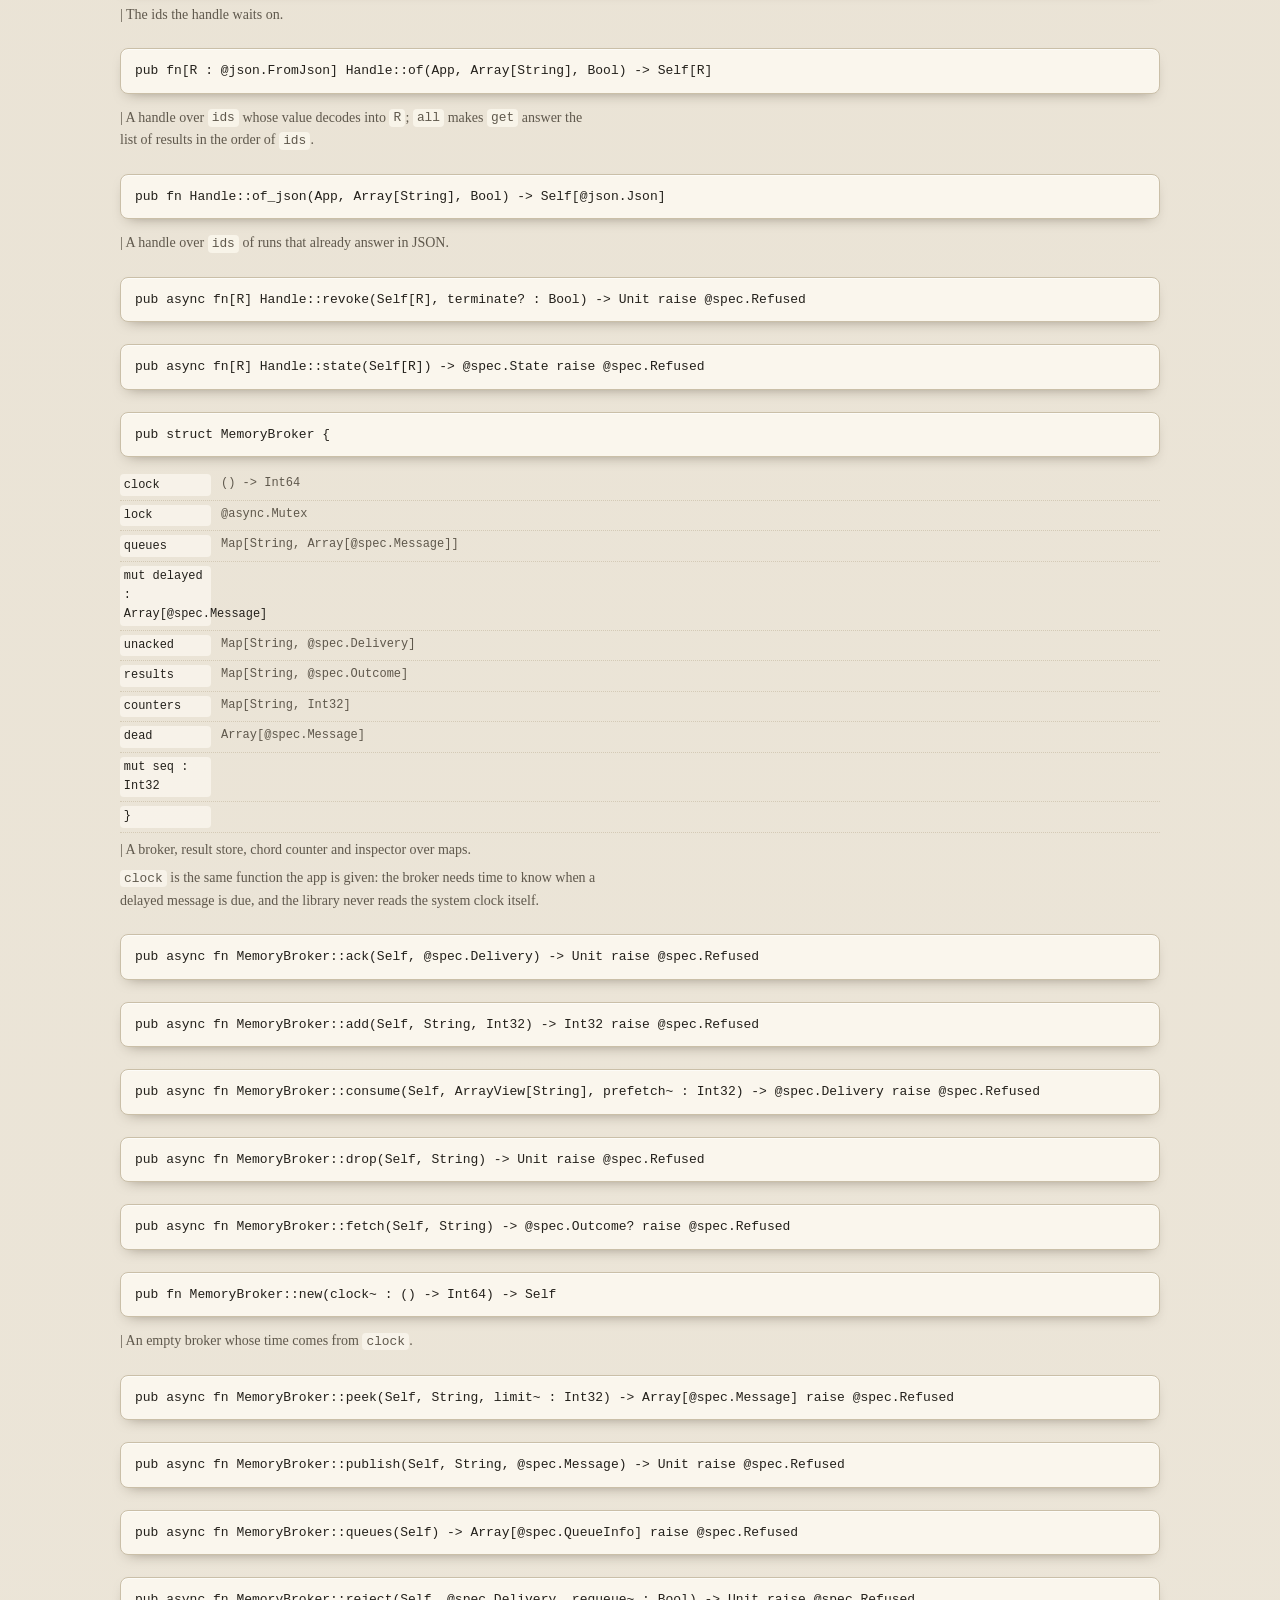
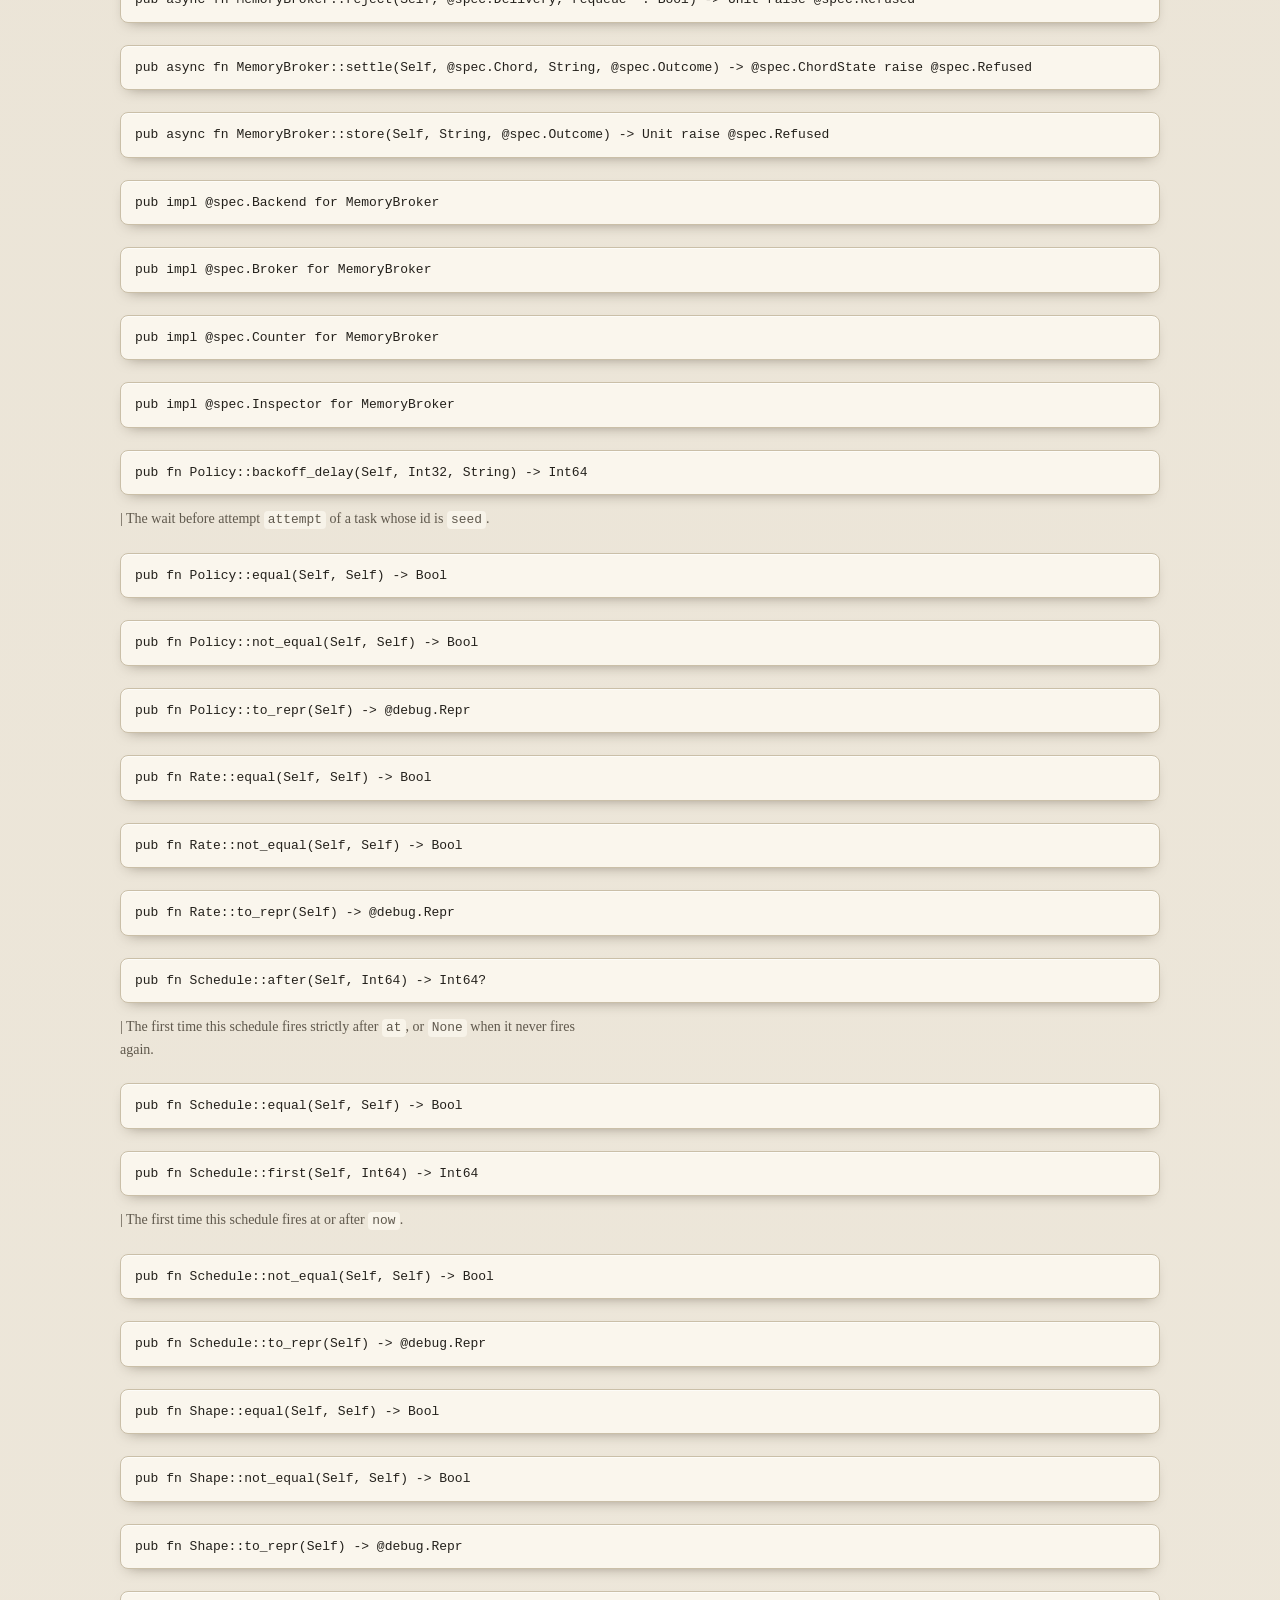
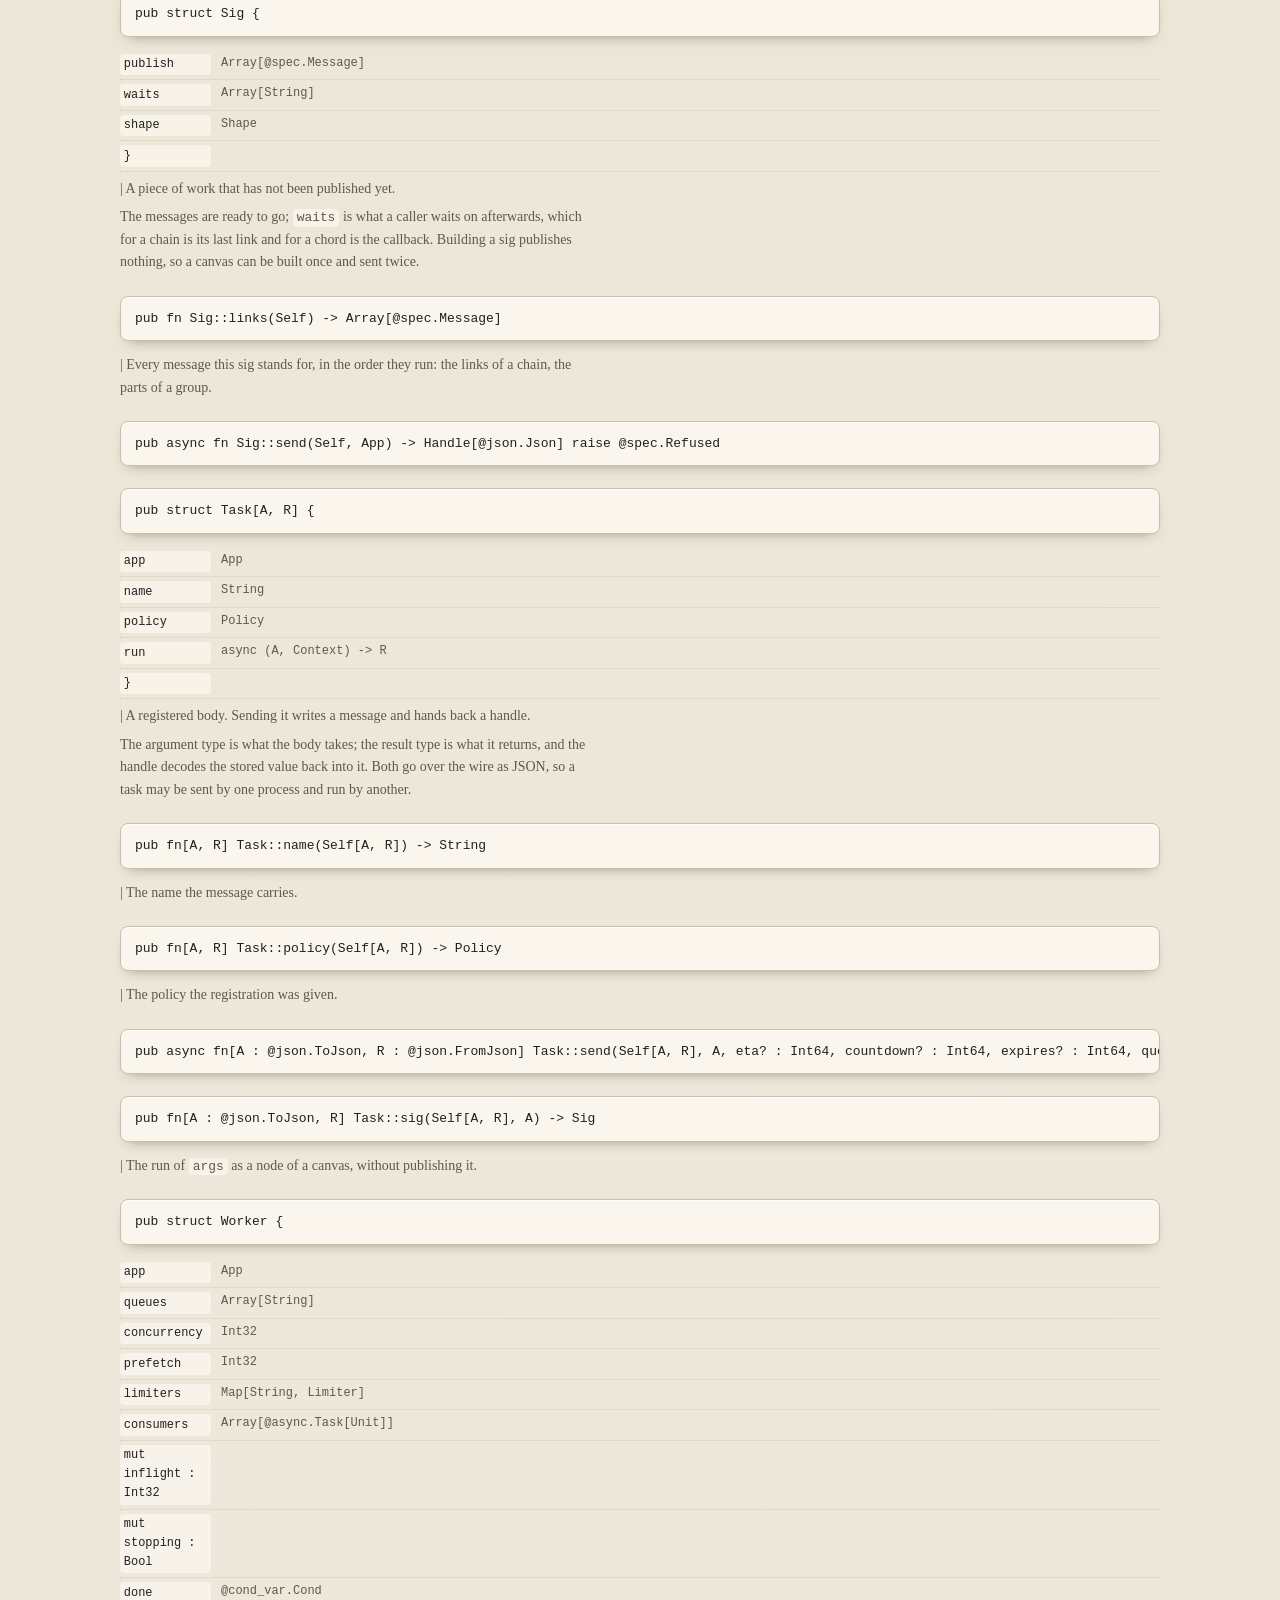
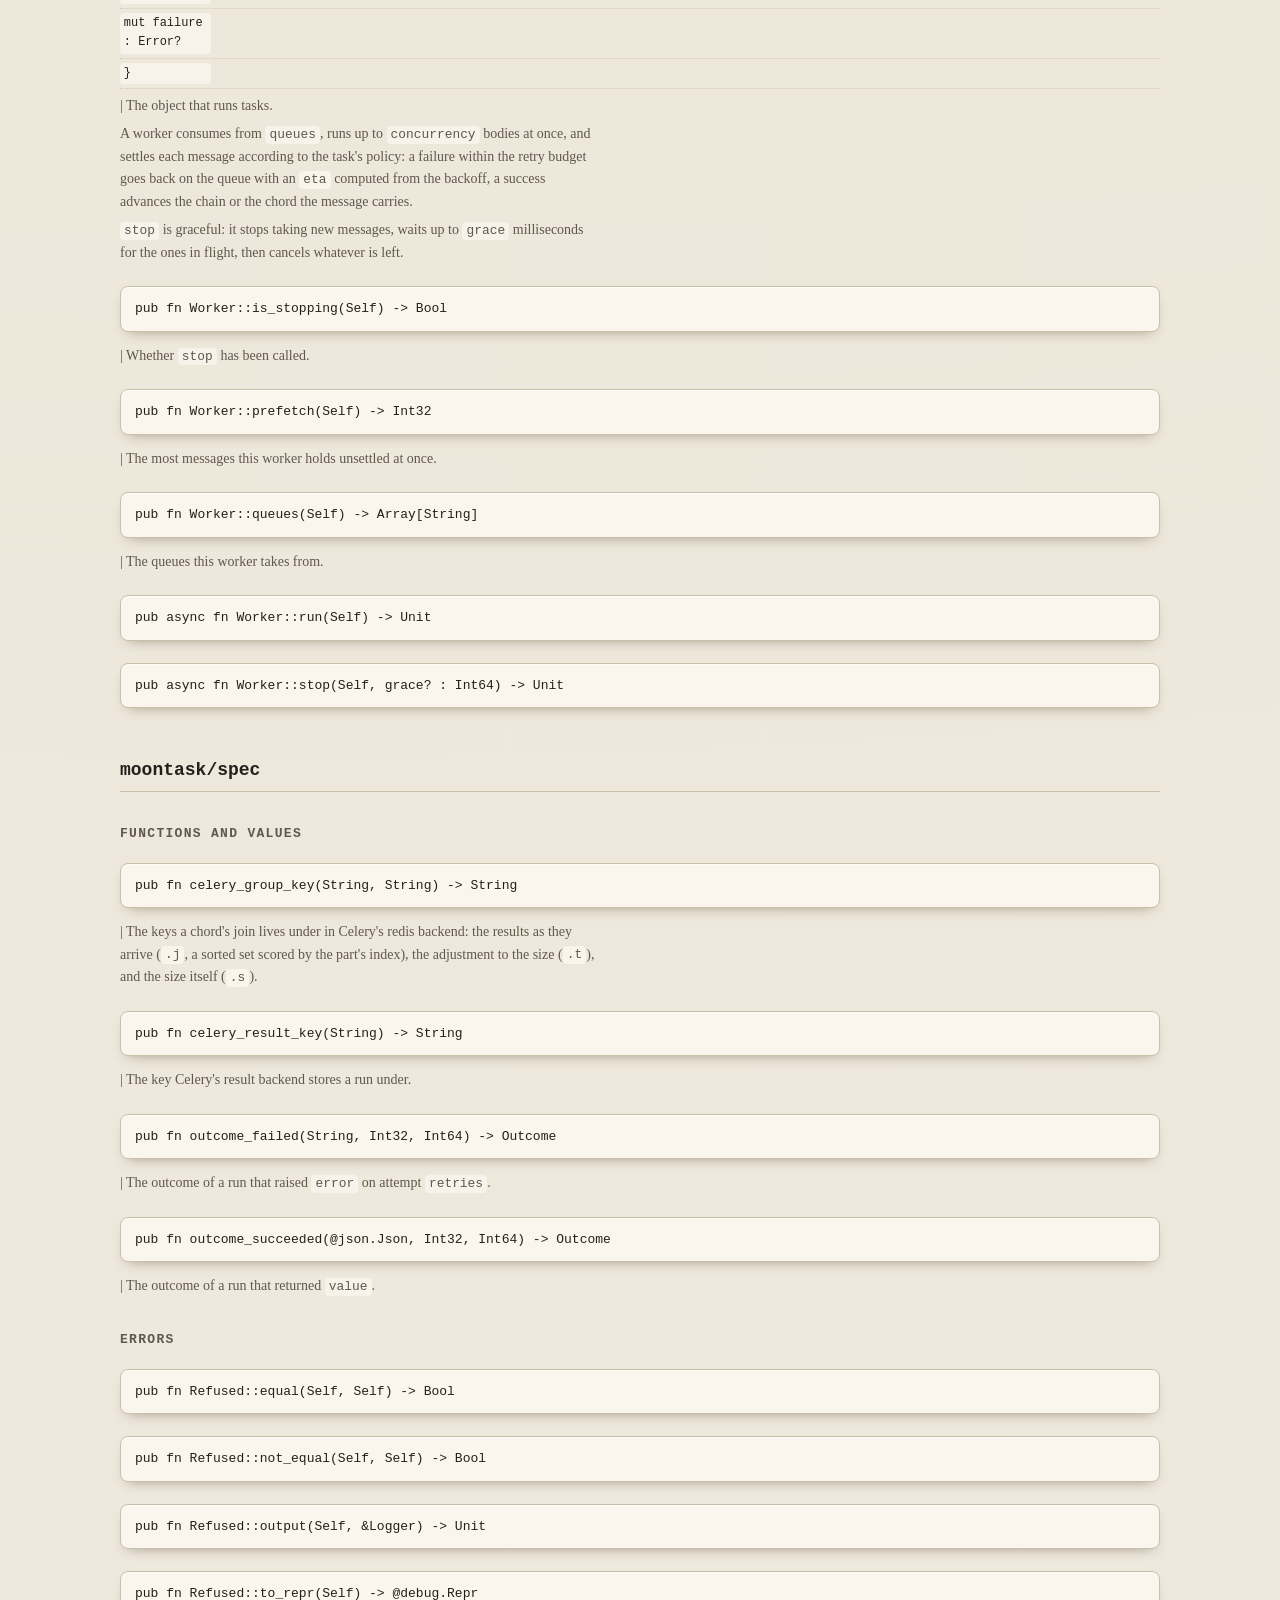
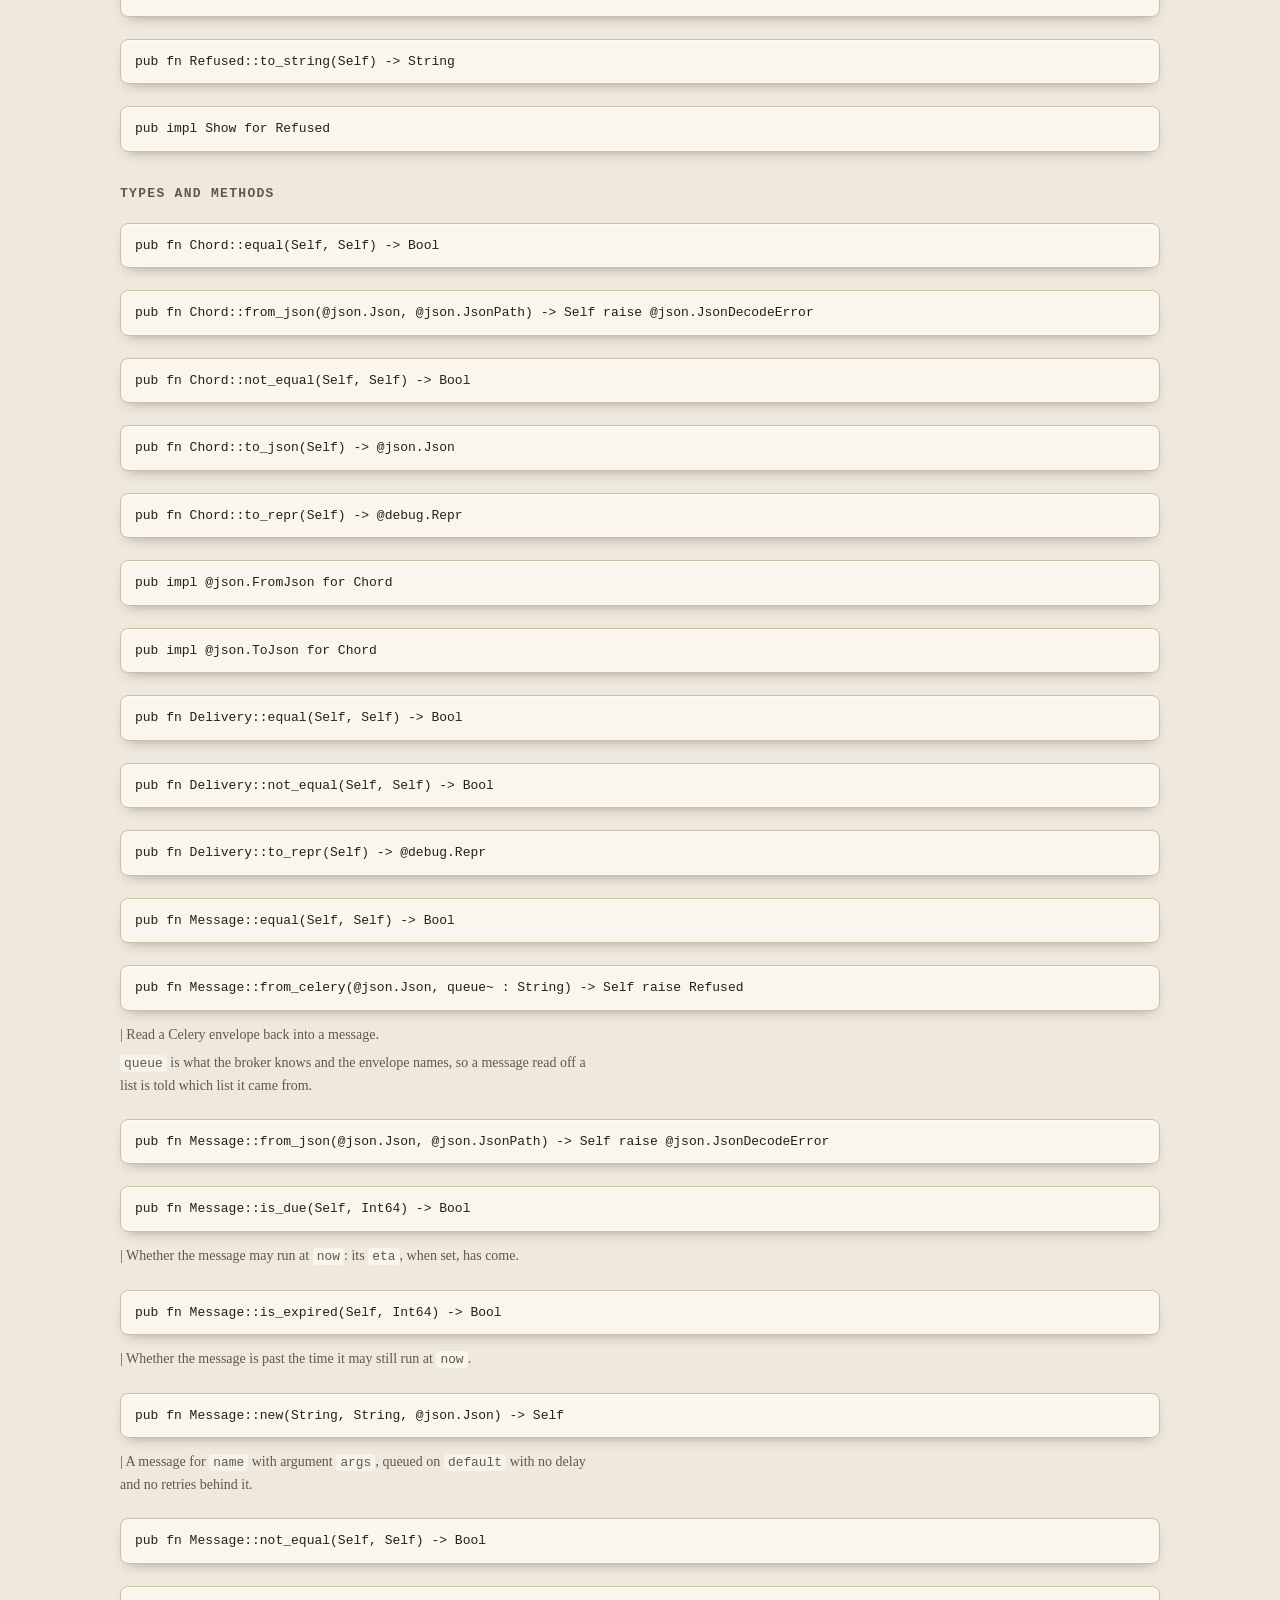
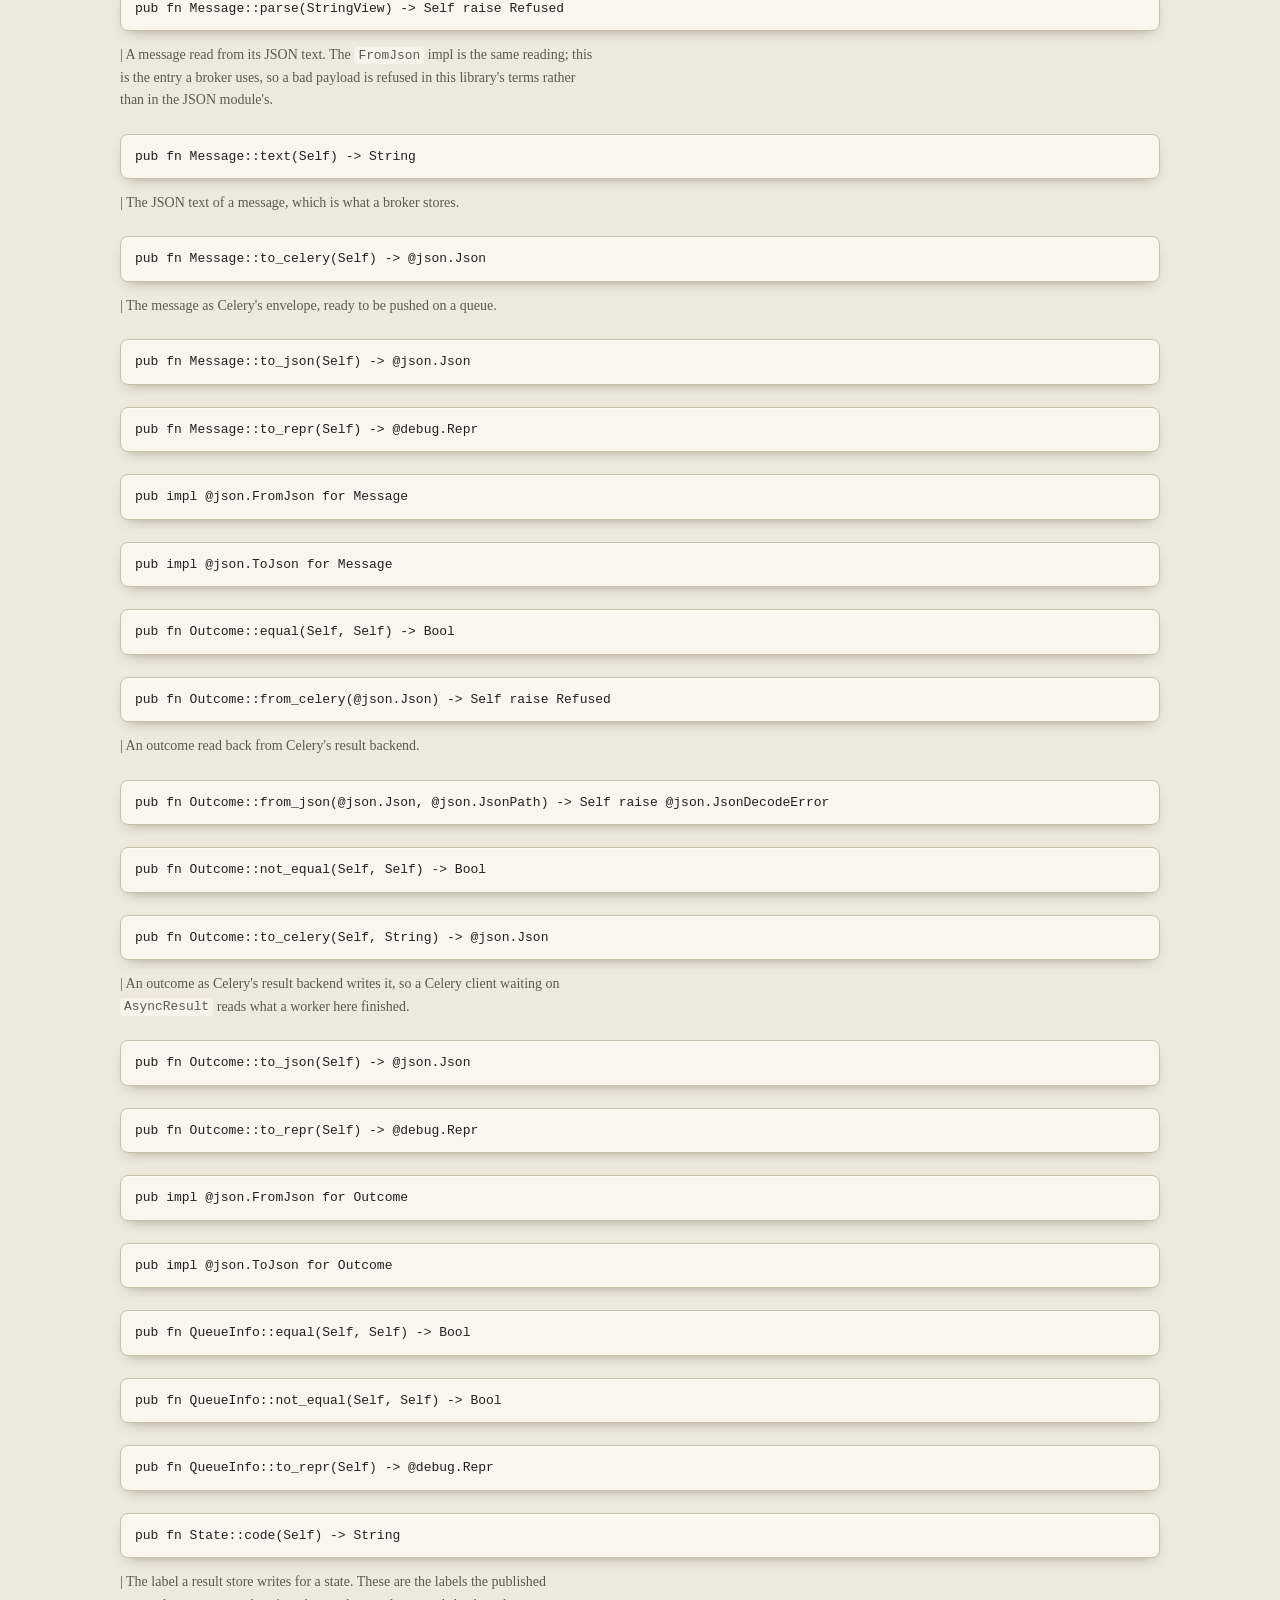
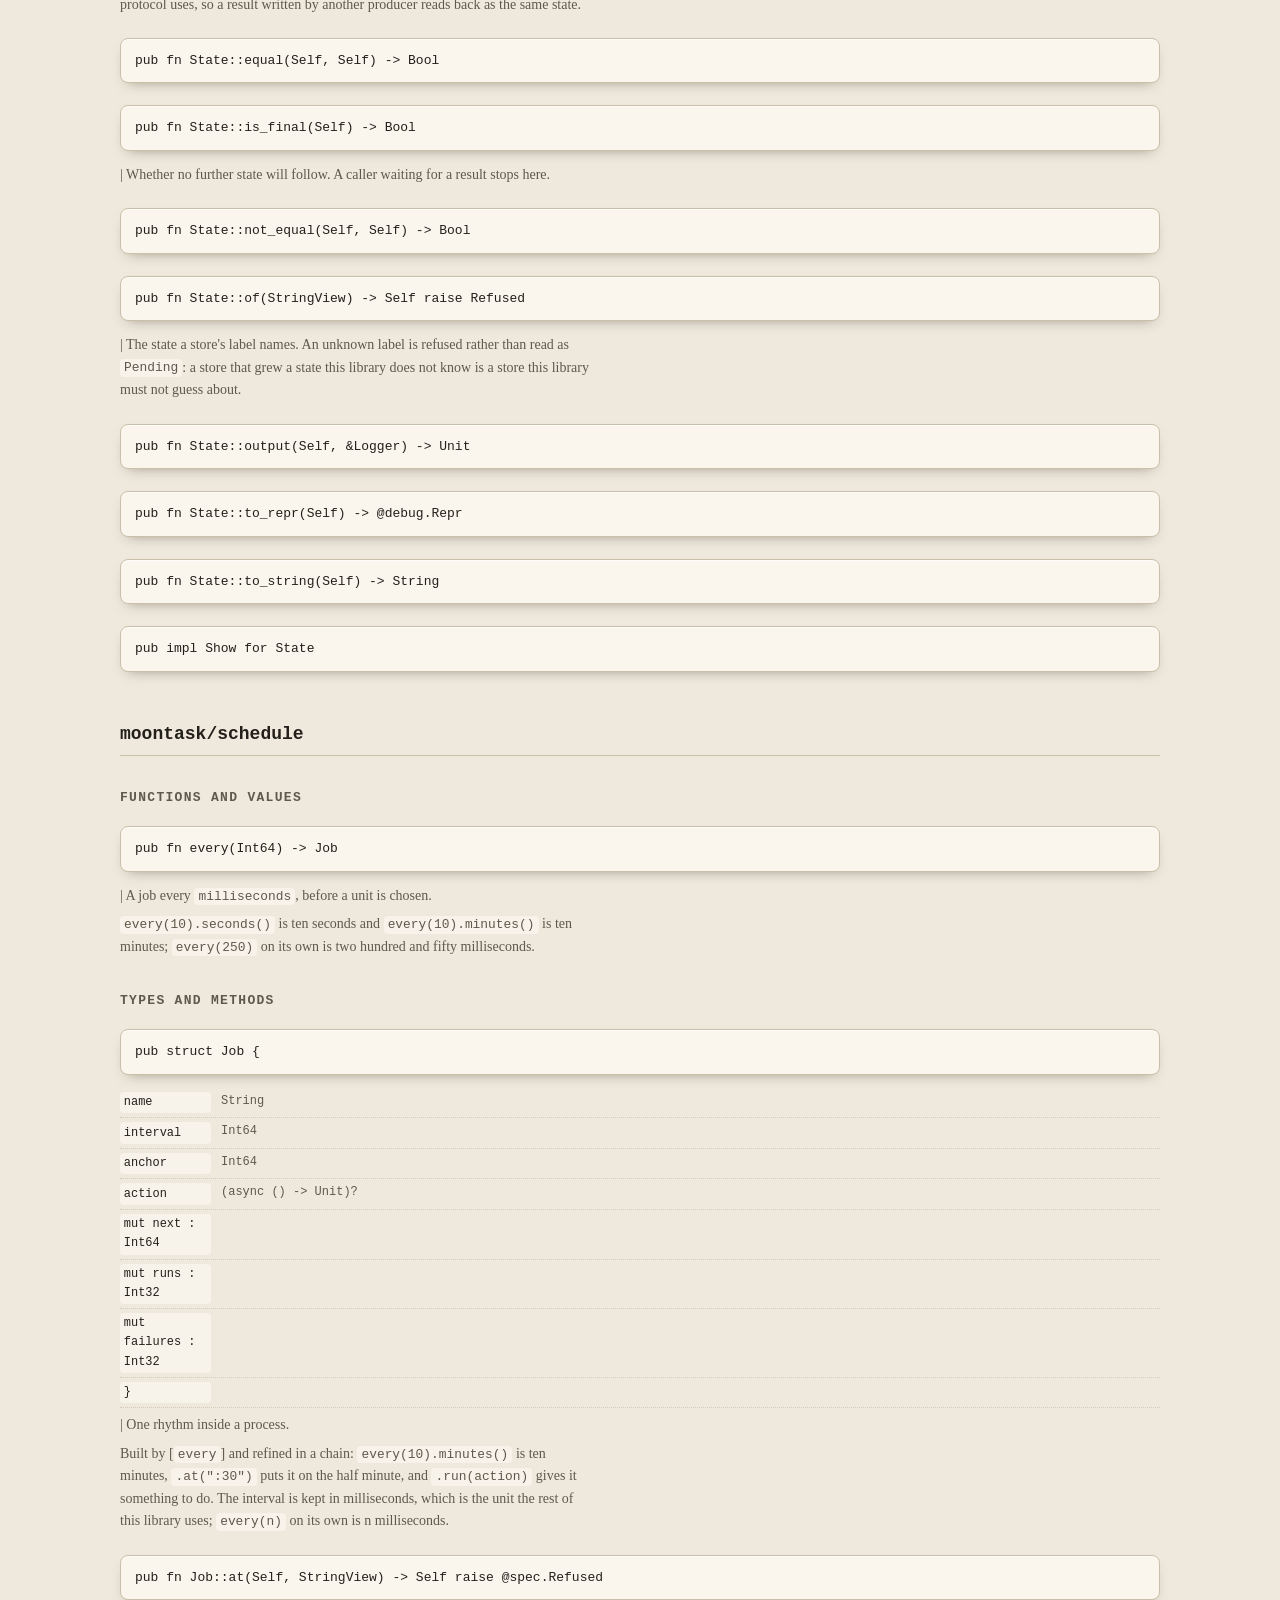
==== commit c983bf8f: "feat(moontask-redis): take Celery's queue, its table and its join as they are. `Broker::celery` used" ====
--- a/docs/api.html
+++ b/docs/api.html
@@ -206,6 +206,9 @@
 <pre class="sig">pub async fn MemoryBroker::reject(Self, @spec.Delivery, requeue~ : Bool) -&gt; Unit raise @spec.Refused</pre>
 </article>
 <article class="api-entry">
+<pre class="sig">pub async fn MemoryBroker::settle(Self, @spec.Chord, String, @spec.Outcome) -&gt; @spec.ChordState raise @spec.Refused</pre>
+</article>
+<article class="api-entry">
 <pre class="sig">pub async fn MemoryBroker::store(Self, String, @spec.Outcome) -&gt; Unit raise @spec.Refused</pre>
 </article>
 <article class="api-entry">
@@ -331,6 +334,10 @@
 <section class="api-package" id="pkg-moontask-spec">
 <h2>moontask/spec</h2>
 <h3>Functions and values</h3>
+<article class="api-entry">
+<pre class="sig">pub fn celery_group_key(String, String) -&gt; String</pre>
+<div class="doc"><p>| The keys a chord&#x27;s join lives under in Celery&#x27;s redis backend: the results as they arrive (<code>.j</code>, a sorted set scored by the part&#x27;s index), the adjustment to the size (<code>.t</code>), and the size itself (<code>.s</code>).</p></div>
+</article>
 <article class="api-entry">
 <pre class="sig">pub fn celery_result_key(String) -&gt; String</pre>
 <div class="doc"><p>| The key Celery&#x27;s result backend stores a run under.</p></div>
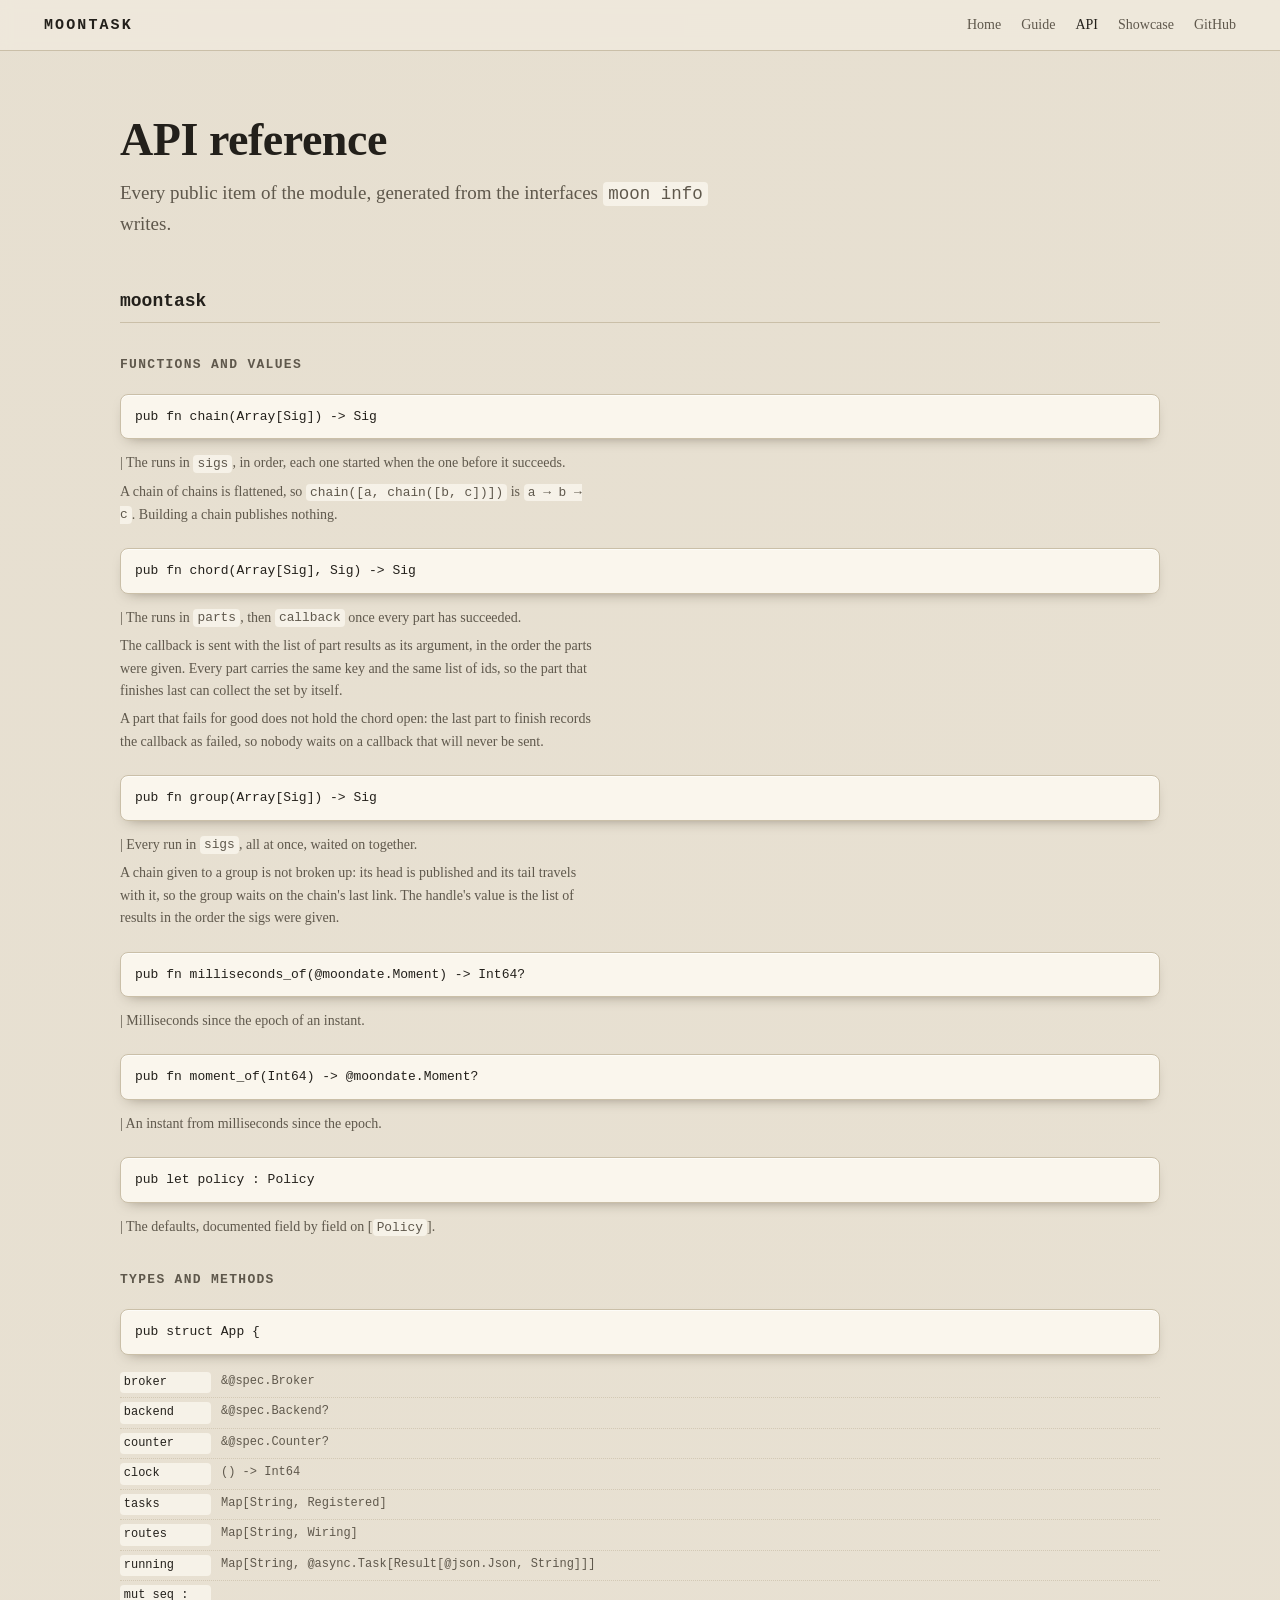
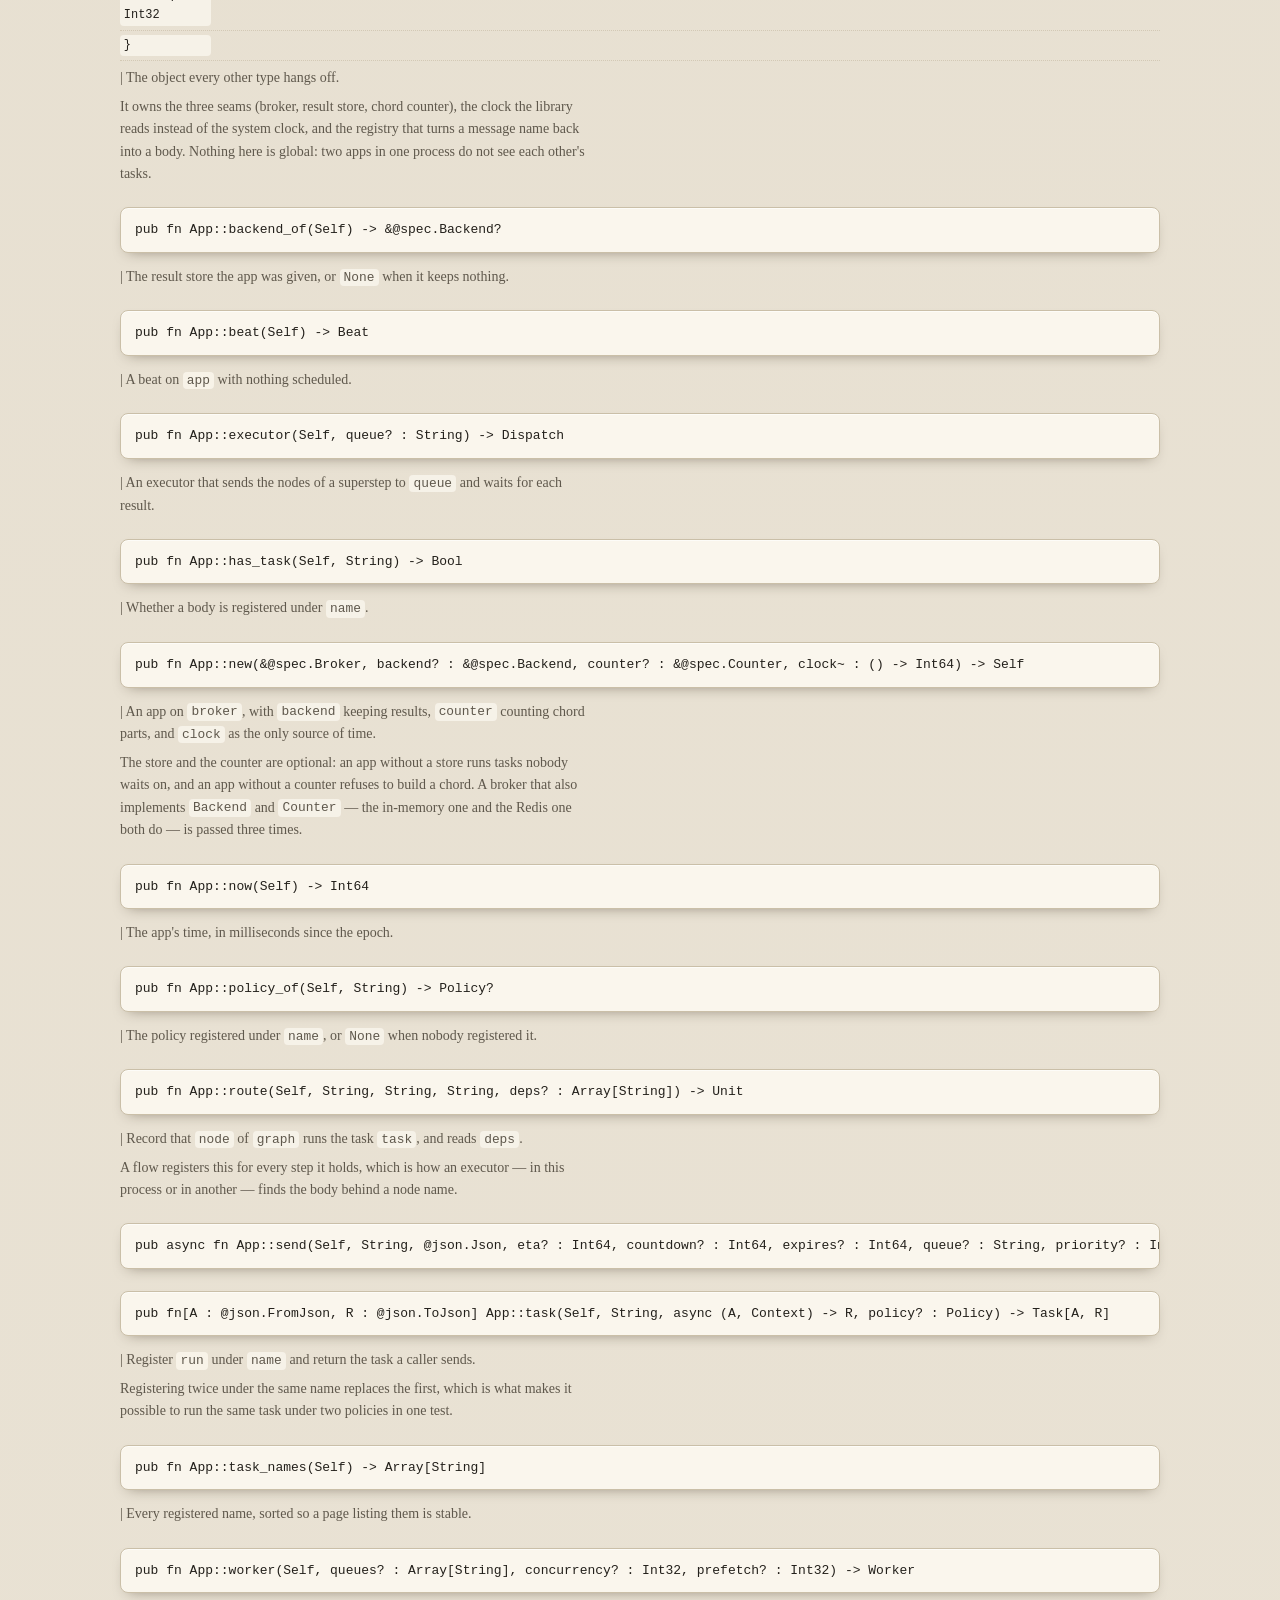
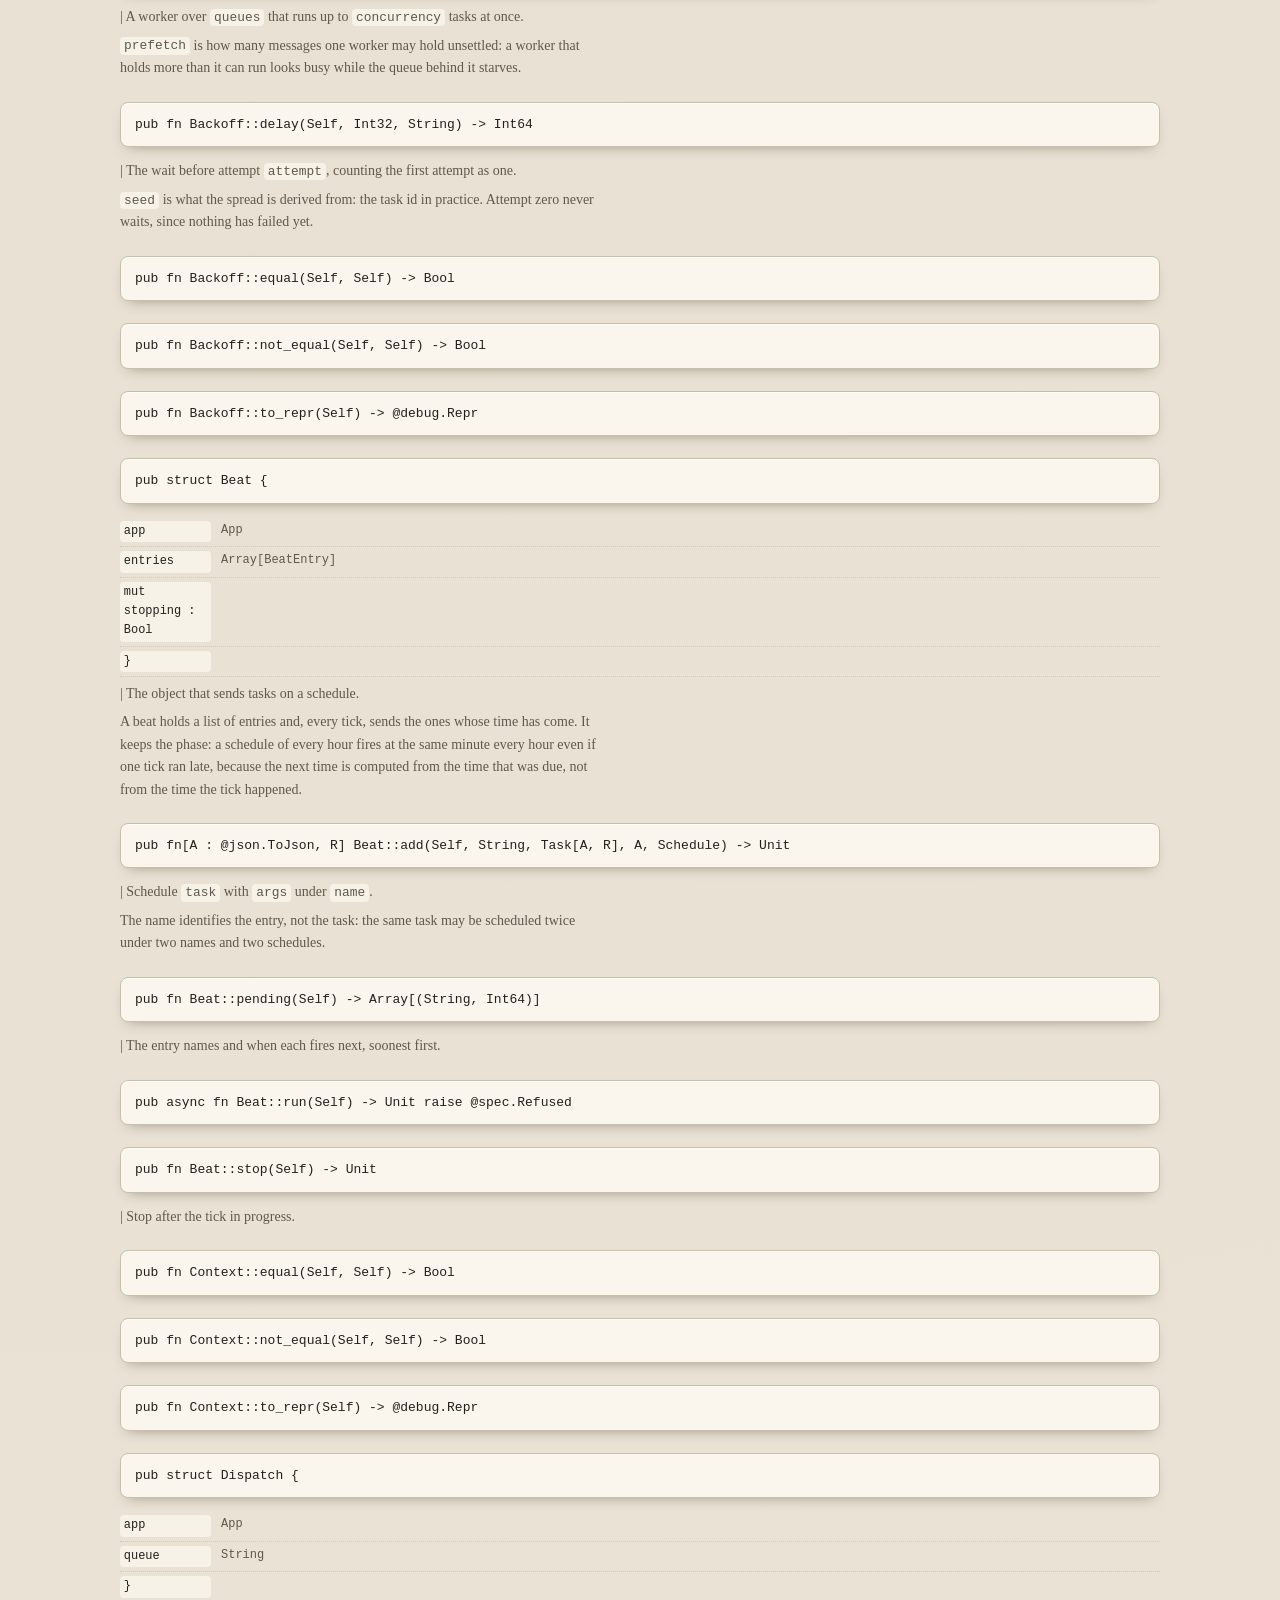
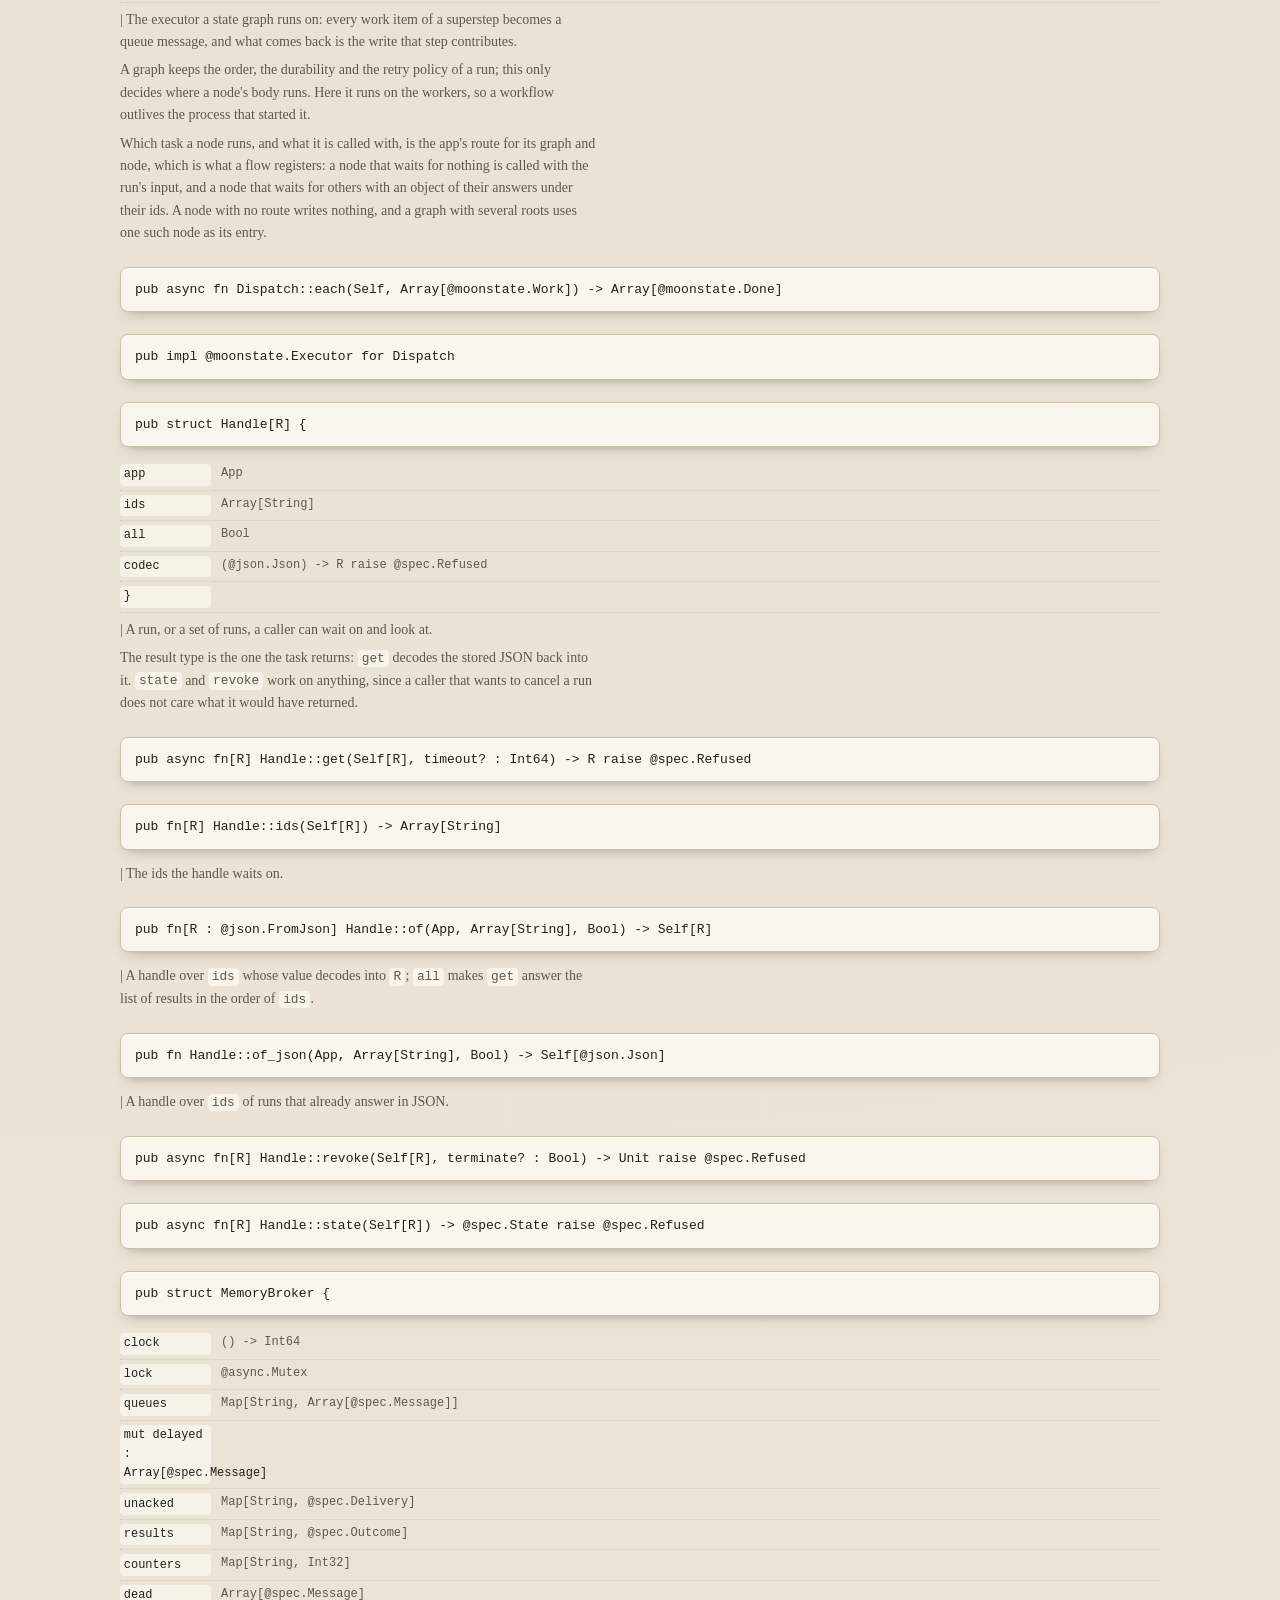
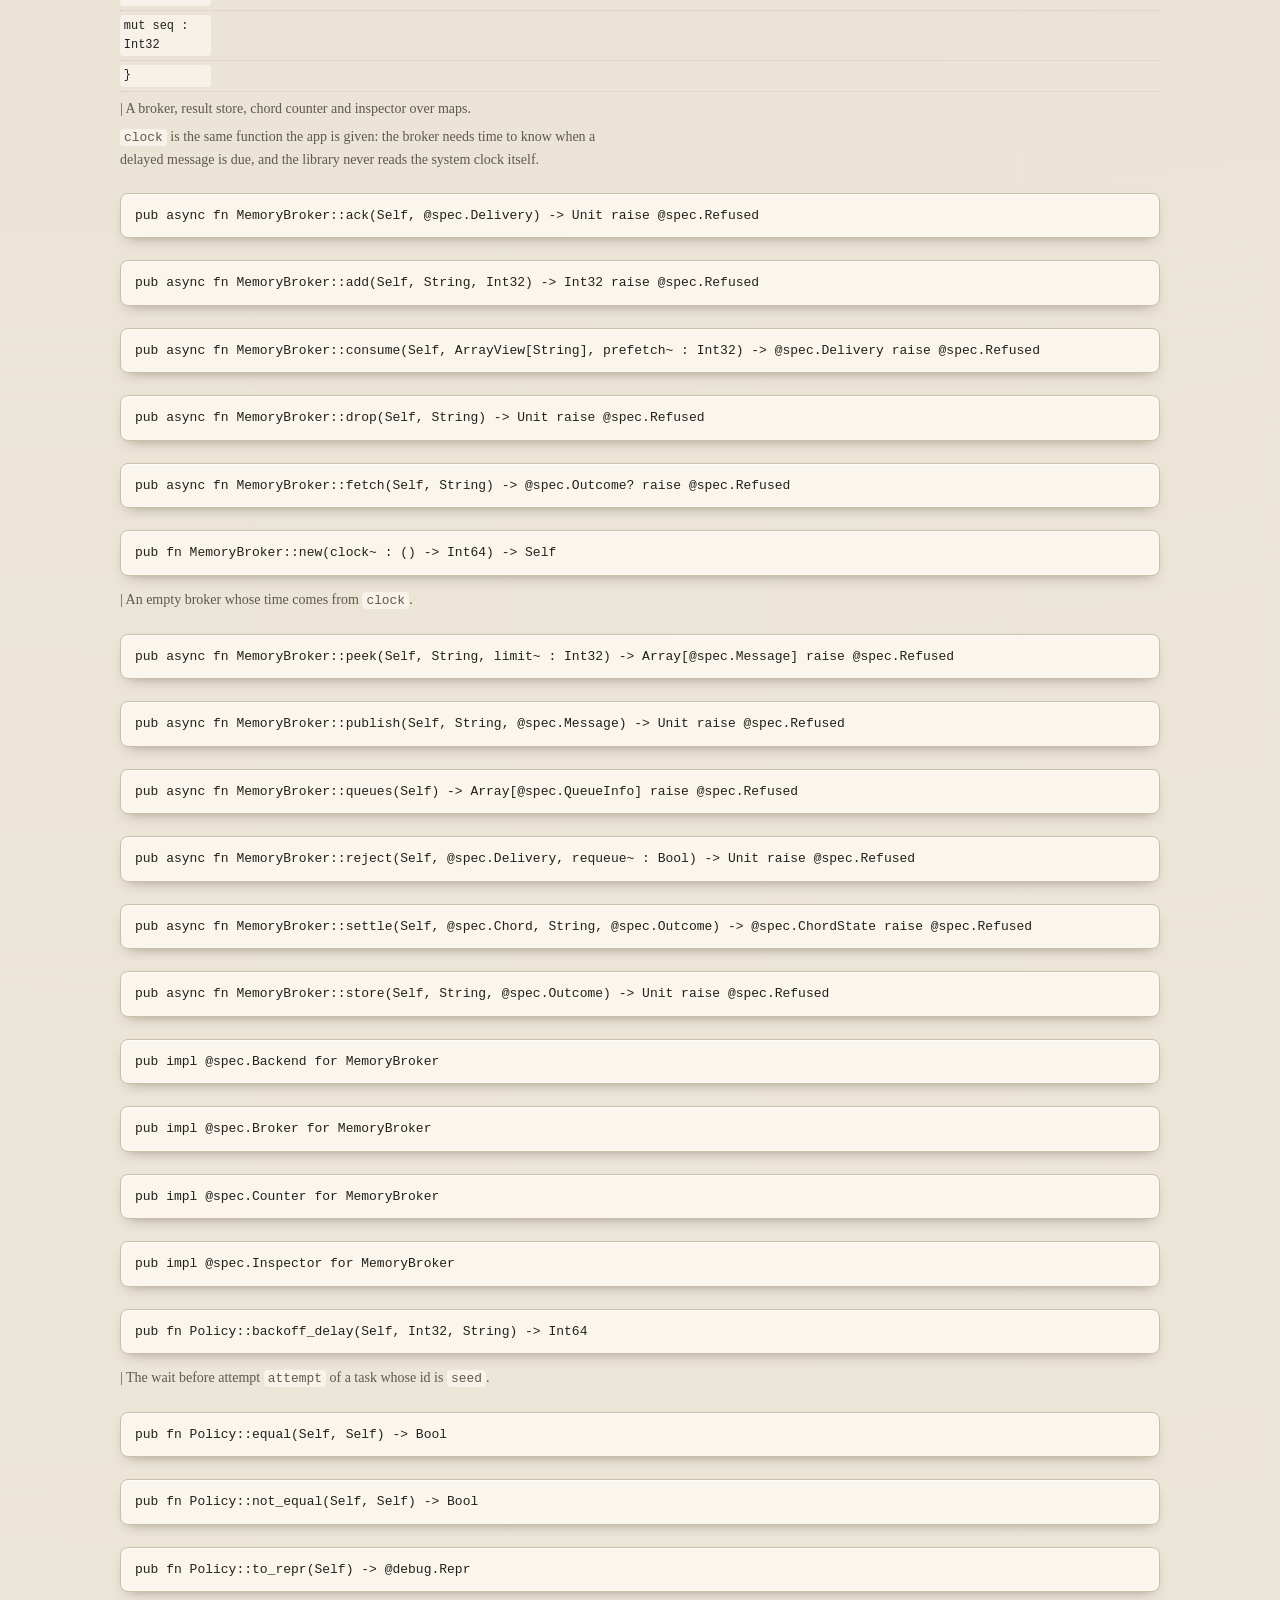
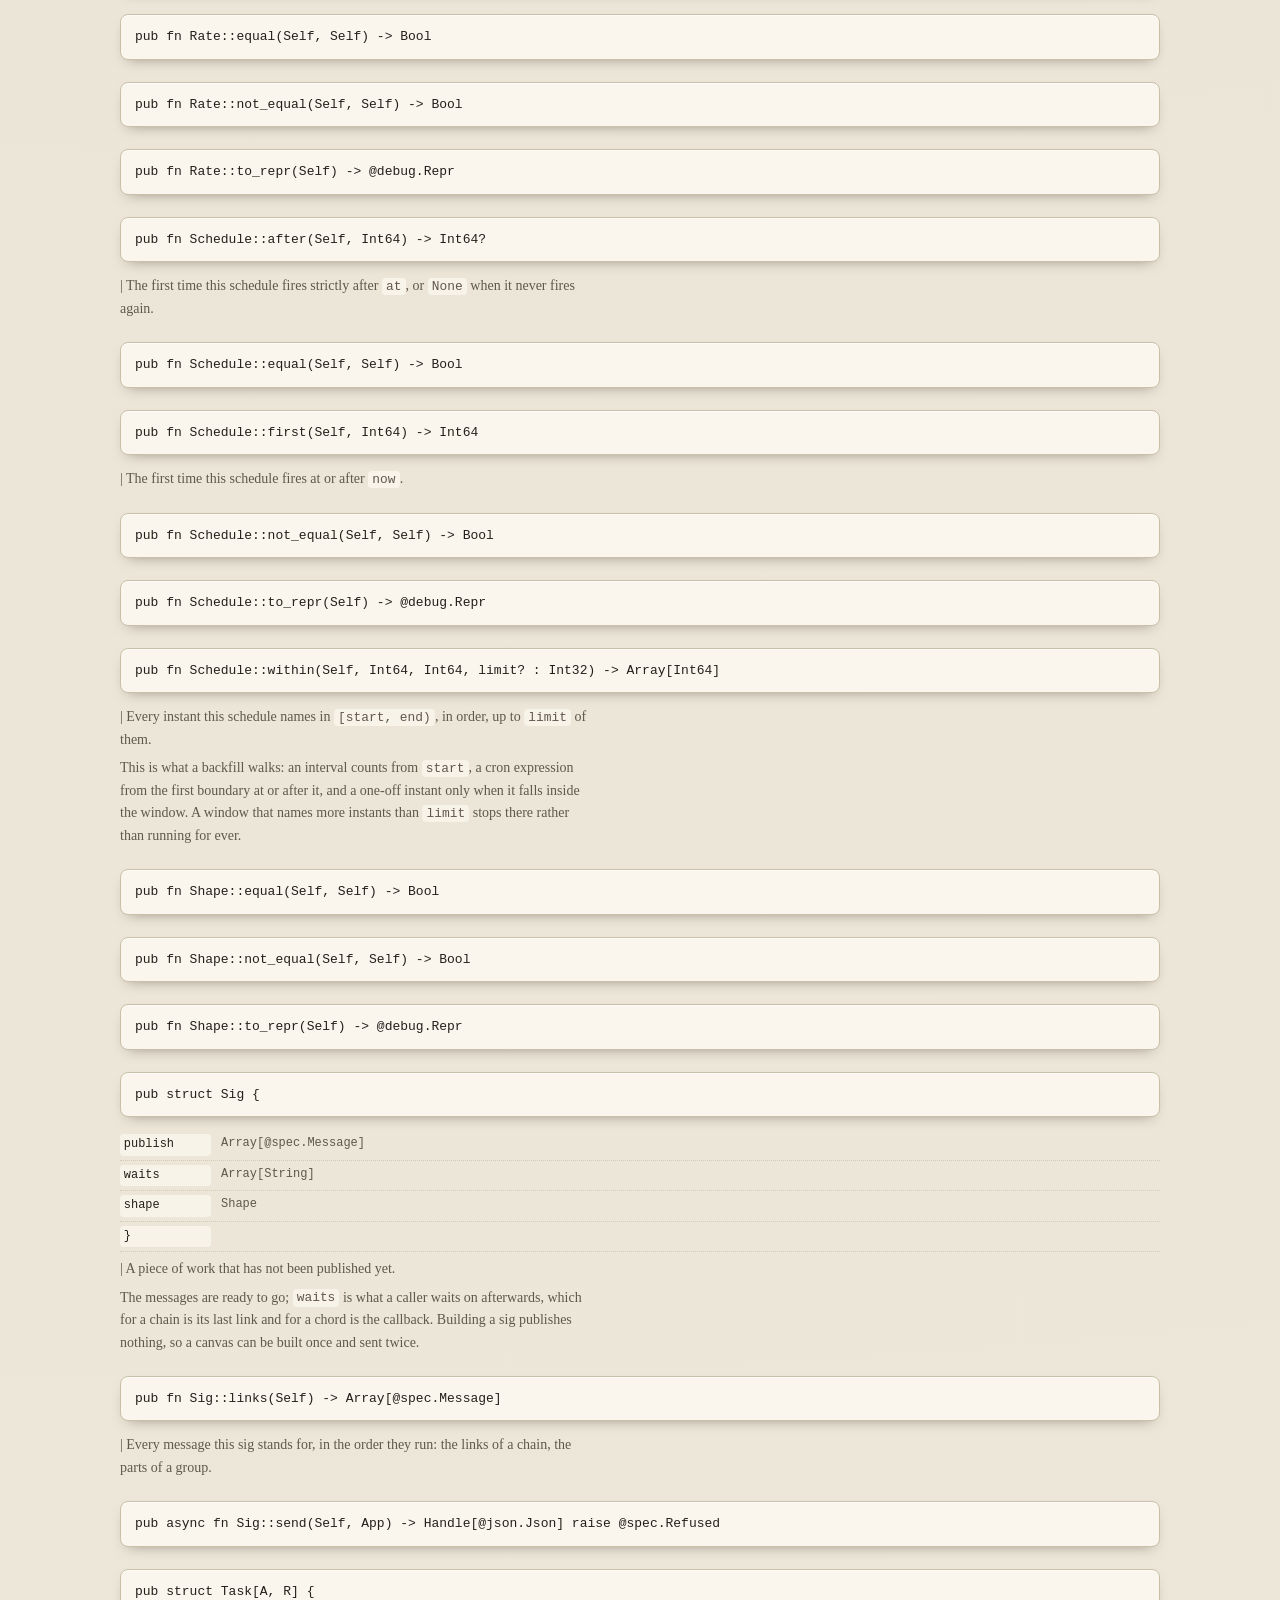
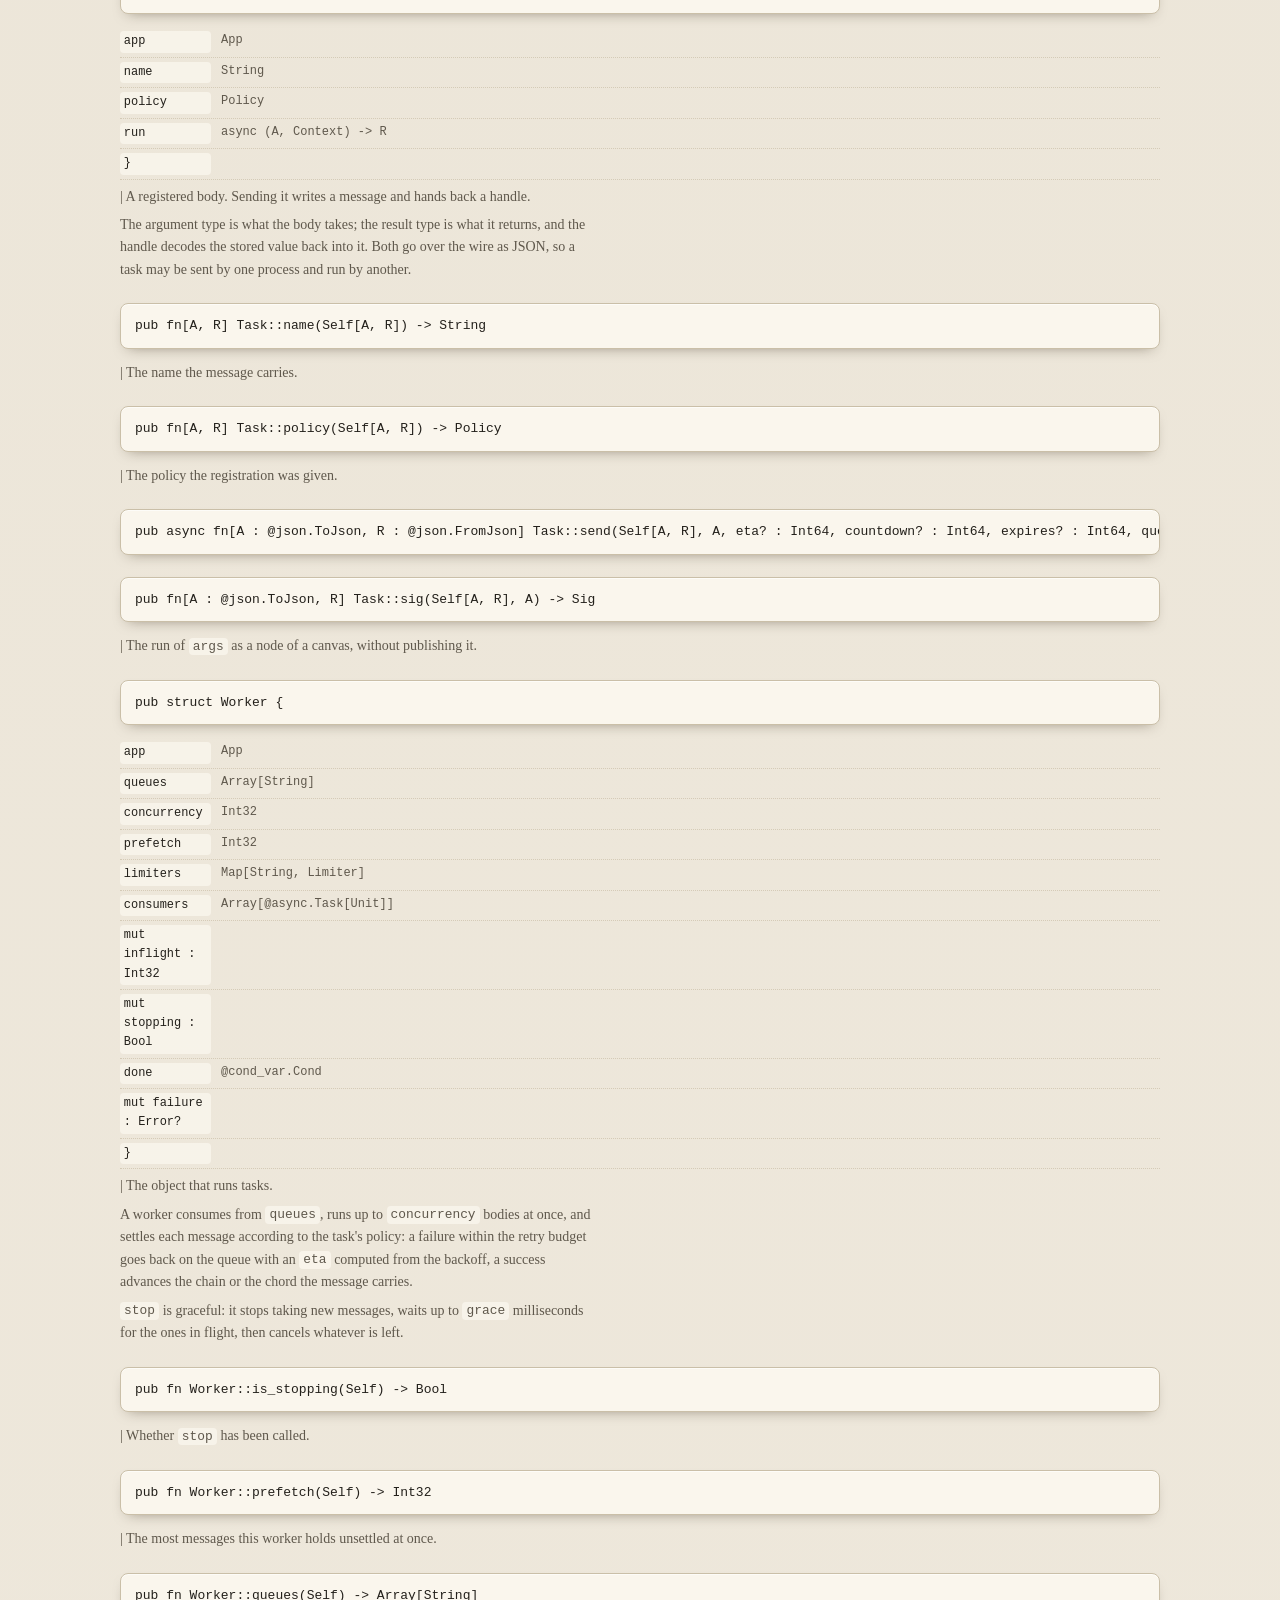
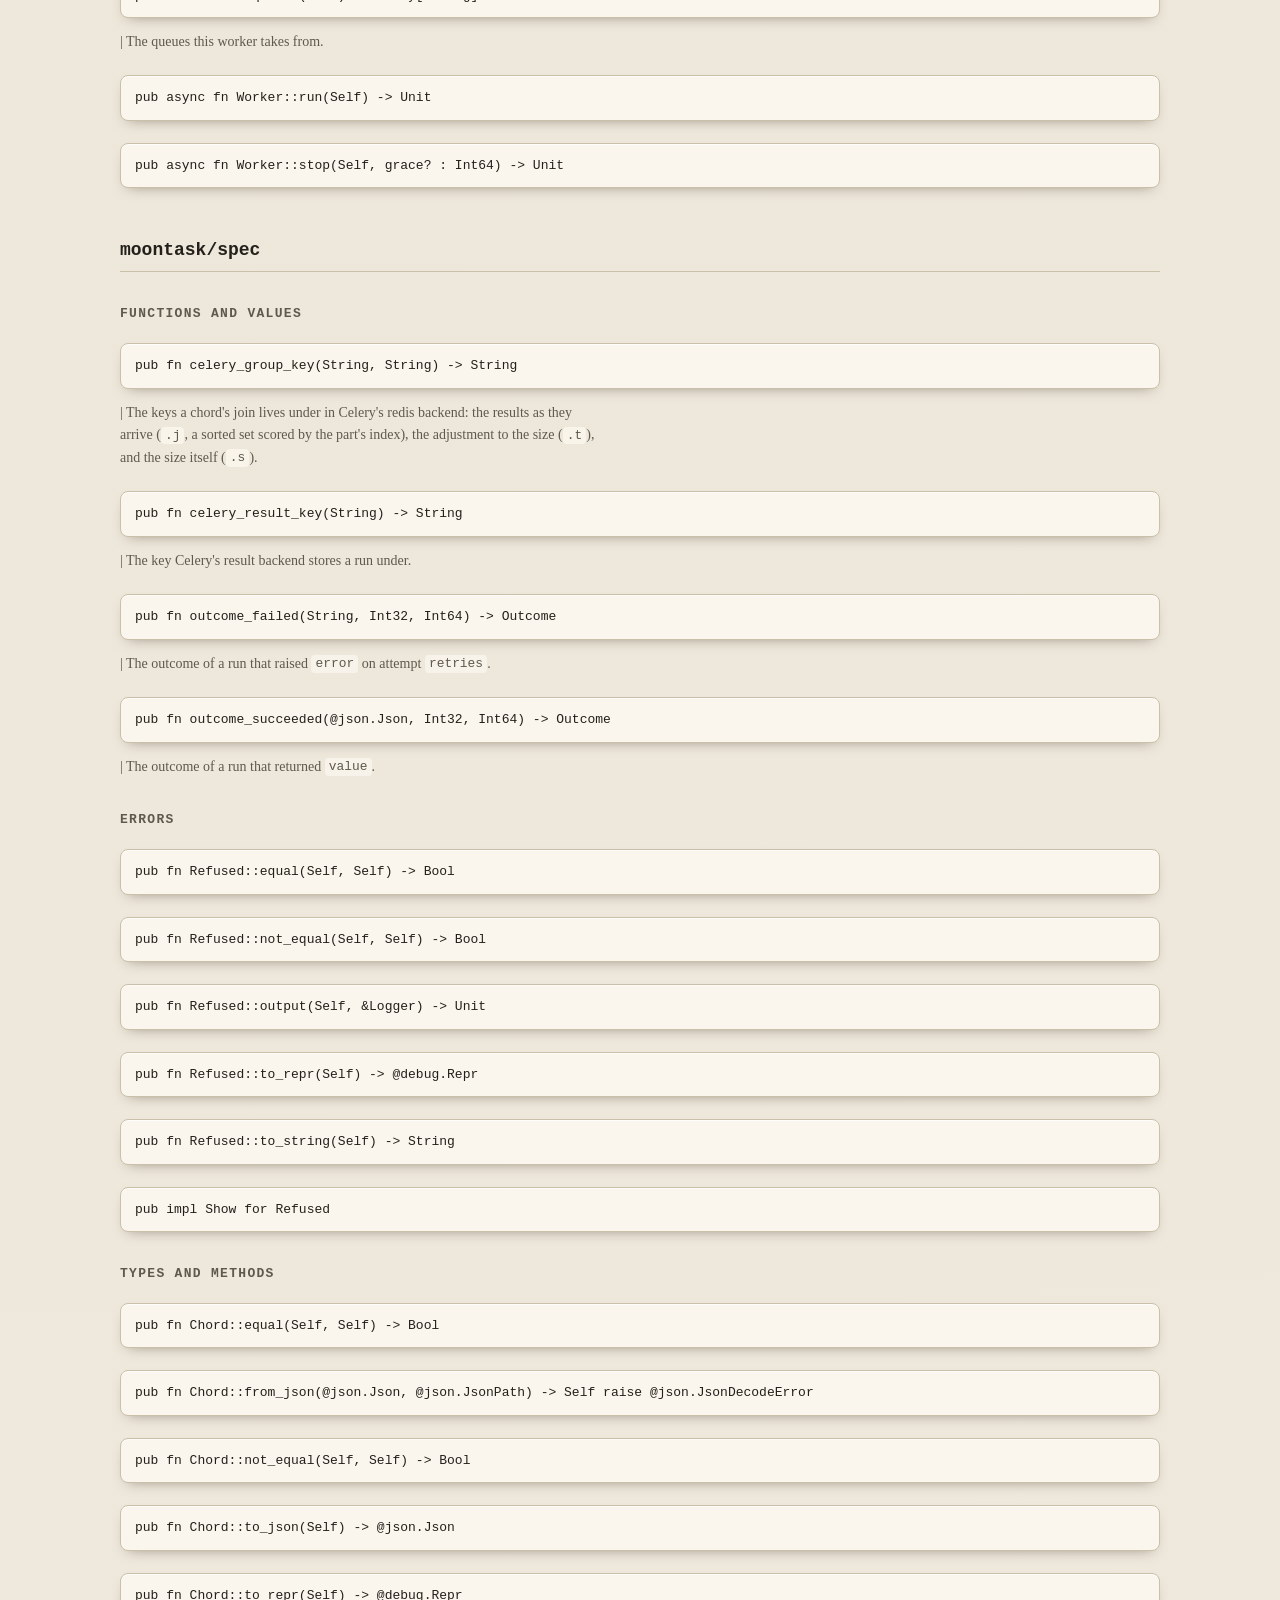
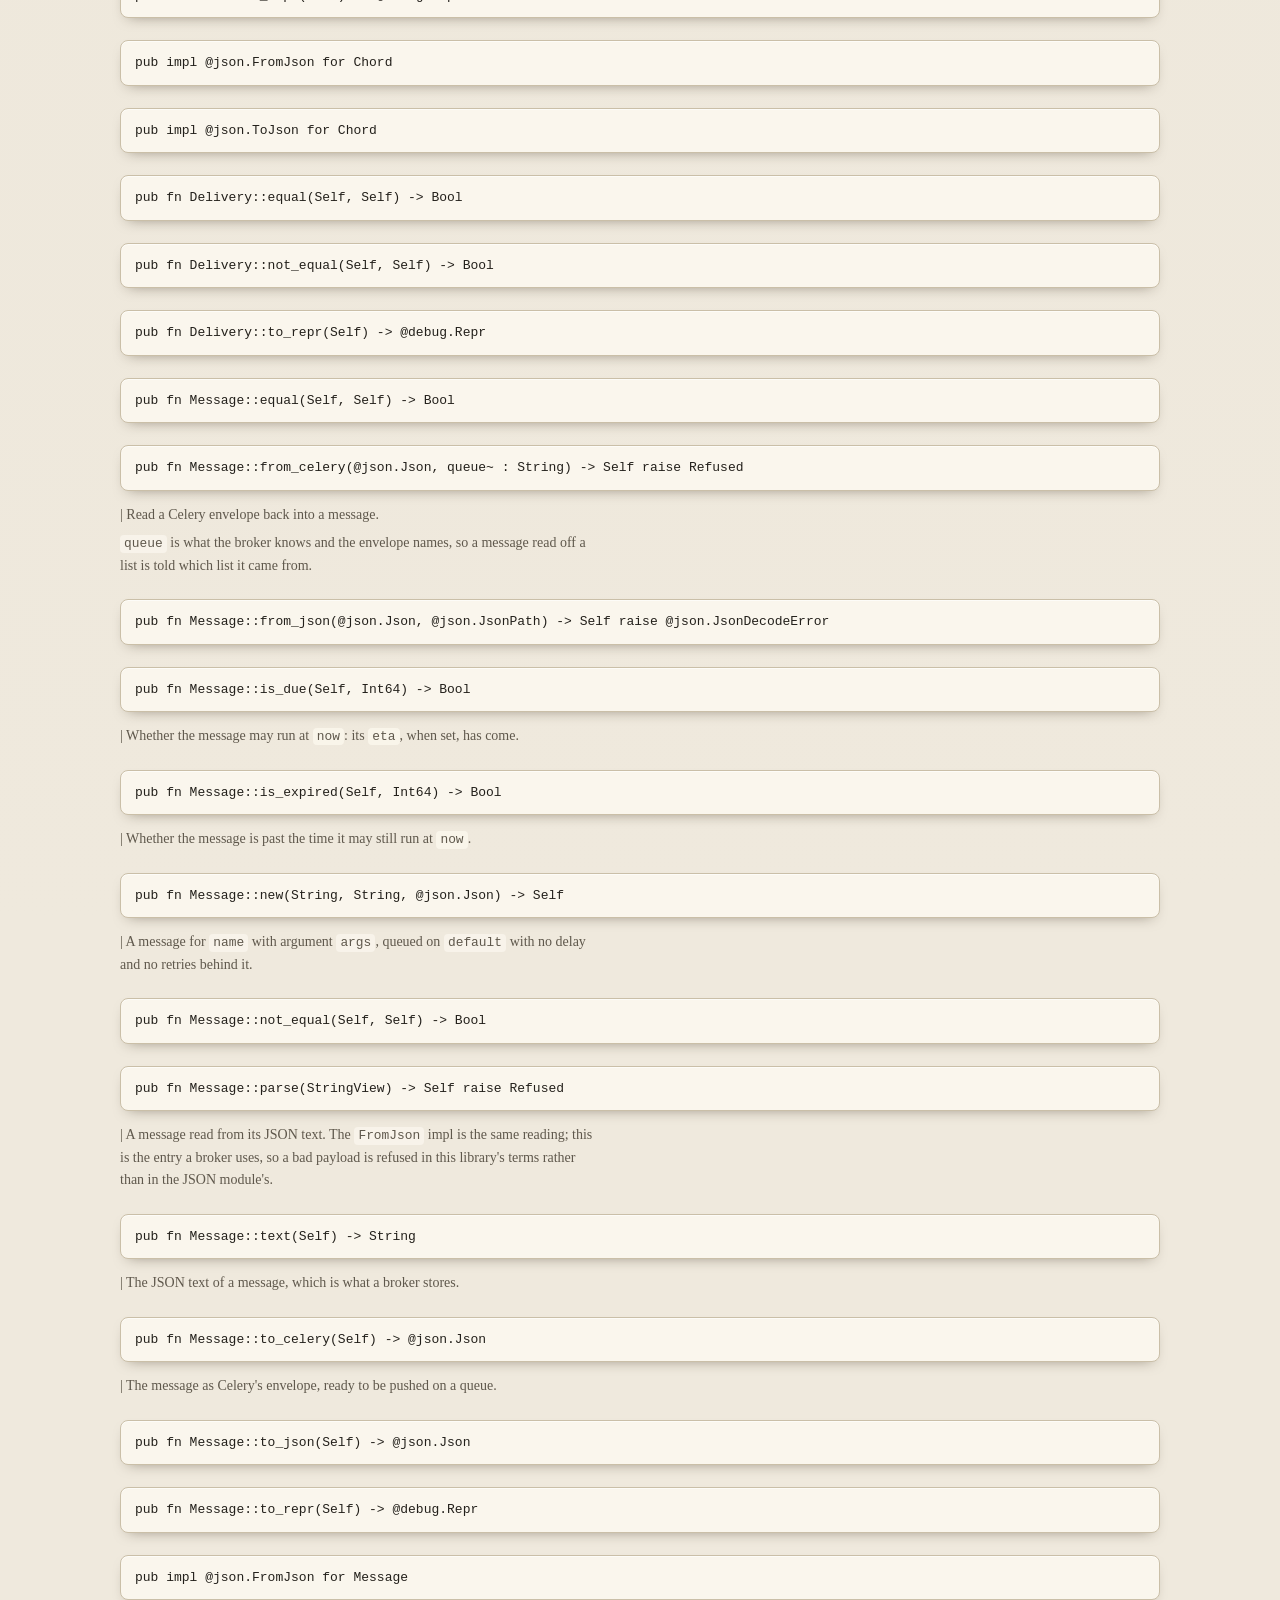
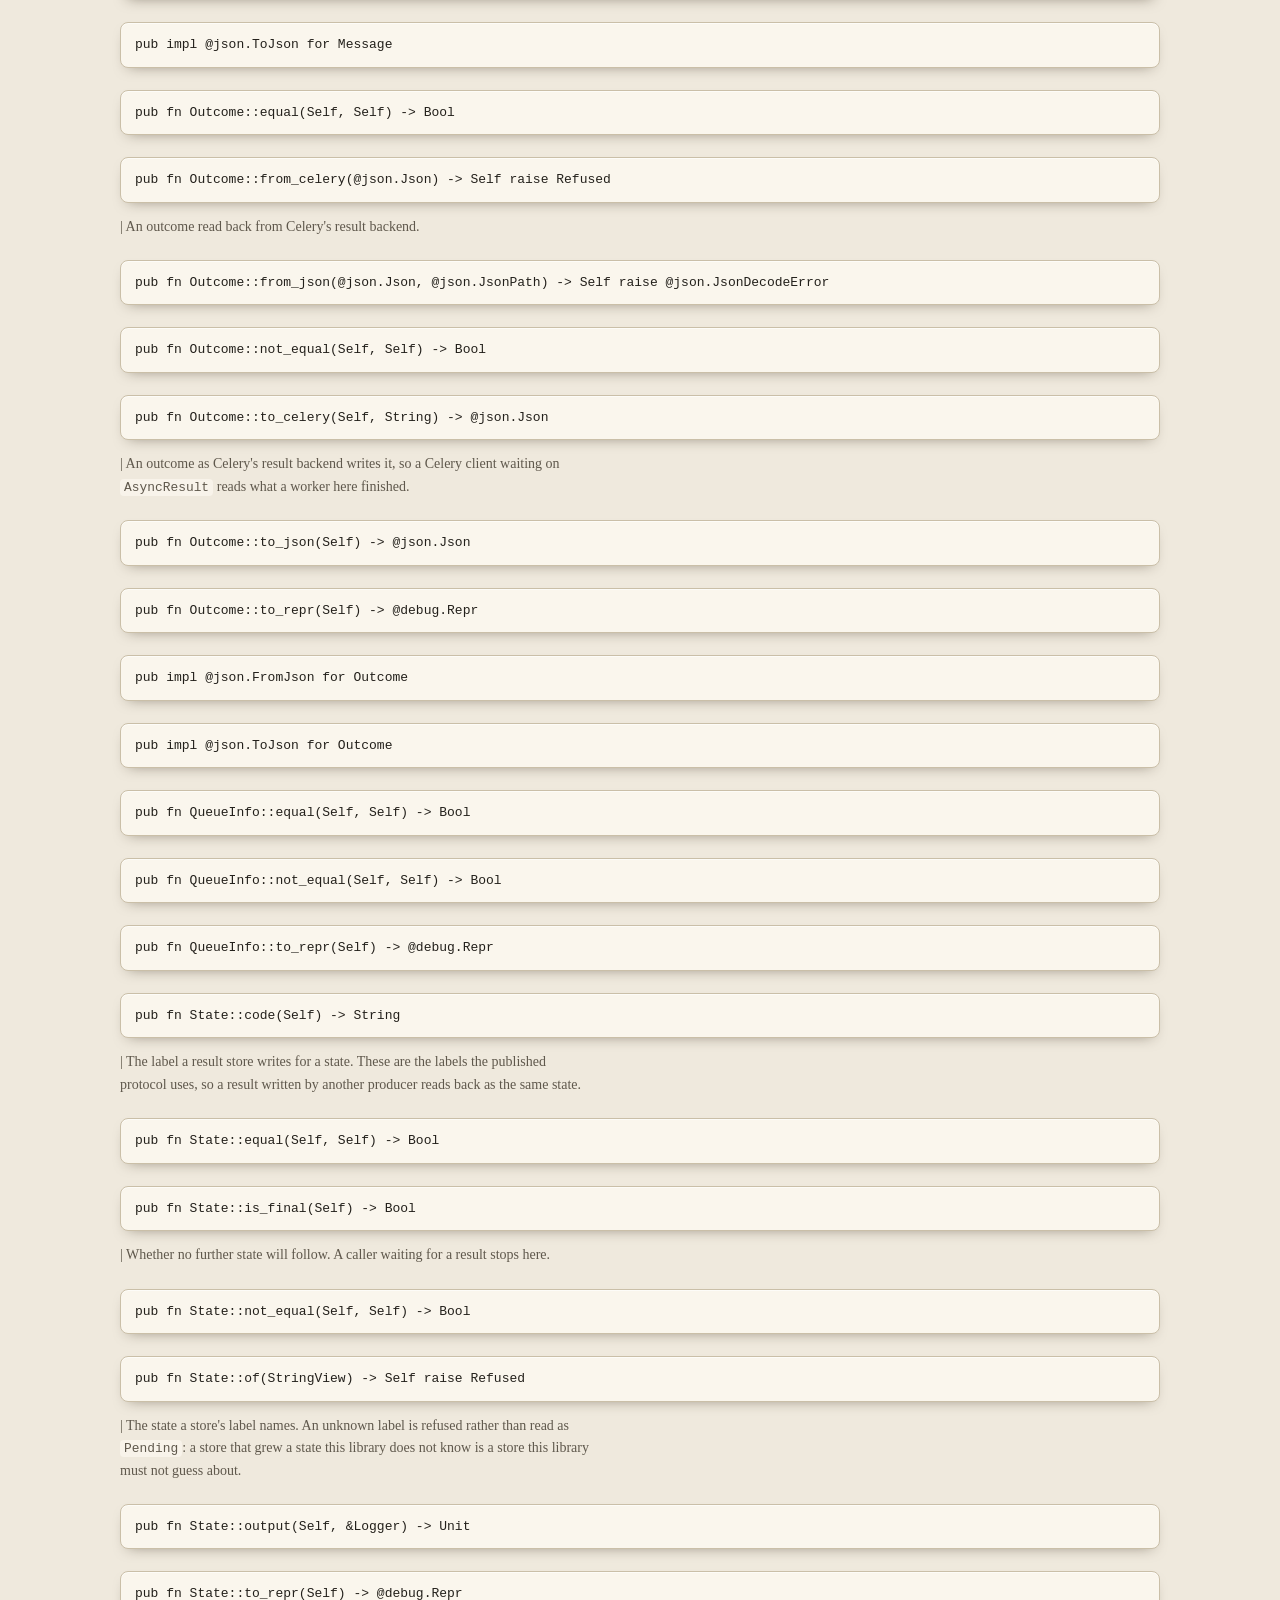
==== commit 11c3243f: "docs(moontask): write workflows and the SQL store into the README, the guide and the skill. The guid" ====
--- a/docs/api.html
+++ b/docs/api.html
@@ -50,7 +50,7 @@
 <h3>Types and methods</h3>
 <article class="api-entry">
 <pre class="sig">pub struct App {</pre>
-<ul class="members"><li><code>broker</code><span>&amp;@spec.Broker</span></li><li><code>backend</code><span>&amp;@spec.Backend?</span></li><li><code>counter</code><span>&amp;@spec.Counter?</span></li><li><code>clock</code><span>() -&gt; Int64</span></li><li><code>tasks</code><span>Map[String, Registered]</span></li><li><code>running</code><span>Map[String, @async.Task[Result[@json.Json, String]]]</span></li><li><code>mut seq : Int32</code></li><li><code>}</code></li></ul>
+<ul class="members"><li><code>broker</code><span>&amp;@spec.Broker</span></li><li><code>backend</code><span>&amp;@spec.Backend?</span></li><li><code>counter</code><span>&amp;@spec.Counter?</span></li><li><code>clock</code><span>() -&gt; Int64</span></li><li><code>tasks</code><span>Map[String, Registered]</span></li><li><code>routes</code><span>Map[String, Wiring]</span></li><li><code>running</code><span>Map[String, @async.Task[Result[@json.Json, String]]]</span></li><li><code>mut seq : Int32</code></li><li><code>}</code></li></ul>
 <div class="doc"><p>| The object every other type hangs off.</p>
 <p>It owns the three seams (broker, result store, chord counter), the clock the library reads instead of the system clock, and the registry that turns a message name back into a body. Nothing here is global: two apps in one process do not see each other&#x27;s tasks.</p></div>
 </article>
@@ -61,6 +61,10 @@
 <article class="api-entry">
 <pre class="sig">pub fn App::beat(Self) -&gt; Beat</pre>
 <div class="doc"><p>| A beat on <code>app</code> with nothing scheduled.</p></div>
+</article>
+<article class="api-entry">
+<pre class="sig">pub fn App::executor(Self, queue? : String) -&gt; Dispatch</pre>
+<div class="doc"><p>| An executor that sends the nodes of a superstep to <code>queue</code> and waits for each result.</p></div>
 </article>
 <article class="api-entry">
 <pre class="sig">pub fn App::has_task(Self, String) -&gt; Bool</pre>
@@ -78,6 +82,11 @@
 <article class="api-entry">
 <pre class="sig">pub fn App::policy_of(Self, String) -&gt; Policy?</pre>
 <div class="doc"><p>| The policy registered under <code>name</code>, or <code>None</code> when nobody registered it.</p></div>
+</article>
+<article class="api-entry">
+<pre class="sig">pub fn App::route(Self, String, String, String, deps? : Array[String]) -&gt; Unit</pre>
+<div class="doc"><p>| Record that <code>node</code> of <code>graph</code> runs the task <code>task</code>, and reads <code>deps</code>.</p>
+<p>A flow registers this for every step it holds, which is how an executor — in this process or in another — finds the body behind a node name.</p></div>
 </article>
 <article class="api-entry">
 <pre class="sig">pub async fn App::send(Self, String, @json.Json, eta? : Int64, countdown? : Int64, expires? : Int64, queue? : String, priority? : Int32, id? : String) -&gt; Handle[@json.Json] raise @spec.Refused</pre>
@@ -142,6 +151,19 @@
 <pre class="sig">pub fn Context::to_repr(Self) -&gt; @debug.Repr</pre>
 </article>
 <article class="api-entry">
+<pre class="sig">pub struct Dispatch {</pre>
+<ul class="members"><li><code>app</code><span>App</span></li><li><code>queue</code><span>String</span></li><li><code>}</code></li></ul>
+<div class="doc"><p>| The executor a state graph runs on: every work item of a superstep becomes a queue message, and what comes back is the write that step contributes.</p>
+<p>A graph keeps the order, the durability and the retry policy of a run; this only decides where a node&#x27;s body runs. Here it runs on the workers, so a workflow outlives the process that started it.</p>
+<p>Which task a node runs, and what it is called with, is the app&#x27;s route for its graph and node, which is what a flow registers: a node that waits for nothing is called with the run&#x27;s input, and a node that waits for others with an object of their answers under their ids. A node with no route writes nothing, and a graph with several roots uses one such node as its entry.</p></div>
+</article>
+<article class="api-entry">
+<pre class="sig">pub async fn Dispatch::each(Self, Array[@moonstate.Work]) -&gt; Array[@moonstate.Done]</pre>
+</article>
+<article class="api-entry">
+<pre class="sig">pub impl @moonstate.Executor for Dispatch</pre>
+</article>
+<article class="api-entry">
 <pre class="sig">pub struct Handle[R] {</pre>
 <ul class="members"><li><code>app</code><span>App</span></li><li><code>ids</code><span>Array[String]</span></li><li><code>all</code><span>Bool</span></li><li><code>codec</code><span>(@json.Json) -&gt; R raise @spec.Refused</span></li><li><code>}</code></li></ul>
 <div class="doc"><p>| A run, or a set of runs, a caller can wait on and look at.</p>
@@ -261,6 +283,11 @@
 </article>
 <article class="api-entry">
 <pre class="sig">pub fn Schedule::to_repr(Self) -&gt; @debug.Repr</pre>
+</article>
+<article class="api-entry">
+<pre class="sig">pub fn Schedule::within(Self, Int64, Int64, limit? : Int32) -&gt; Array[Int64]</pre>
+<div class="doc"><p>| Every instant this schedule names in <code>[start, end)</code>, in order, up to <code>limit</code> of them.</p>
+<p>This is what a backfill walks: an interval counts from <code>start</code>, a cron expression from the first boundary at or after it, and a one-off instant only when it falls inside the window. A window that names more instants than <code>limit</code> stops there rather than running for ever.</p></div>
 </article>
 <article class="api-entry">
 <pre class="sig">pub fn Shape::equal(Self, Self) -&gt; Bool</pre>
@@ -613,6 +640,104 @@
 <article class="api-entry">
 <pre class="sig">pub fn Scheduler::stop(Self) -&gt; Unit</pre>
 <div class="doc"><p>| Stop after the run in progress. The loop wakes at least every 50 milliseconds, so this takes effect promptly even with nothing scheduled.</p></div>
+</article>
+</section>
+<section class="api-package" id="pkg-moontask-flow">
+<h2>moontask/flow</h2>
+<h3>Errors</h3>
+<article class="api-entry">
+<pre class="sig">pub fn Refused::equal(Self, Self) -&gt; Bool</pre>
+</article>
+<article class="api-entry">
+<pre class="sig">pub fn Refused::not_equal(Self, Self) -&gt; Bool</pre>
+</article>
+<article class="api-entry">
+<pre class="sig">pub fn Refused::to_repr(Self) -&gt; @debug.Repr</pre>
+</article>
+<h3>Types and methods</h3>
+<article class="api-entry">
+<pre class="sig">pub struct Flow {</pre>
+<ul class="members"><li><code>id</code><span>String</span></li><li><code>schedule</code><span>@moontask.Schedule?</span></li><li><code>catchup</code><span>Bool</span></li><li><code>steps</code><span>Array[Step]</span></li><li><code>mut saver : &amp;@moonstate.Saver?</code></li><li><code>mut recorder : &amp;Recorder?</code></li><li><code>mut last : Int64?</code></li><li><code>}</code></li></ul>
+<div class="doc"><p>| A workflow.</p>
+<p>The order of the steps is the order they were registered, and the graph is derived from it: a step runs once every step it waits for has answered, and steps that wait for nothing run together. What each step answers is kept in the run&#x27;s state, keyed by its id, and a step that waits for others is called with an object of their answers — under their ids — as its argument.</p>
+<p>A flow does not run anything itself: <code>run</code> hands the steps to an app&#x27;s workers, and the graph that orders them is a state graph, so a run that stops halfway can be resumed where it stopped.</p></div>
+</article>
+<article class="api-entry">
+<pre class="sig">pub async fn Flow::backfill(Self, @moontask.App, start~ : Int64, end~ : Int64) -&gt; Array[Run]</pre>
+</article>
+<article class="api-entry">
+<pre class="sig">pub async fn Flow::catchup(Self, @moontask.App, now~ : Int64) -&gt; Array[Run]</pre>
+</article>
+<article class="api-entry">
+<pre class="sig">pub fn Flow::deps_of(Self, String) -&gt; Array[String]?</pre>
+<div class="doc"><p>| What <code>id</code> waits for, or <code>None</code> when no step goes by that name.</p></div>
+</article>
+<article class="api-entry">
+<pre class="sig">pub fn Flow::id(Self) -&gt; String</pre>
+<div class="doc"><p>| The name the graph and the run records go by.</p></div>
+</article>
+<article class="api-entry">
+<pre class="sig">pub fn Flow::keep(Self, &amp;@moonstate.Saver) -&gt; Unit</pre>
+<div class="doc"><p>| Keep a checkpoint of the run after every superstep, so a run that stops can be resumed at the step it stopped on. Without one a run is only as durable as the messages in the broker.</p></div>
+</article>
+<article class="api-entry">
+<pre class="sig">pub fn Flow::new(String, schedule? : @moontask.Schedule, catchup? : Bool) -&gt; Self</pre>
+<div class="doc"><p>| A flow named <code>id</code>.</p>
+<p><code>schedule</code> makes it a periodic flow: <code>backfill</code> walks the instants the schedule names, and <code>catchup</code> fills the ones a late start skipped. <code>catchup</code> is whether <code>run</code> fills that gap by itself, which needs to know the previous instant — from this object, or from the recorder when there is one.</p></div>
+</article>
+<article class="api-entry">
+<pre class="sig">pub fn Flow::record(Self, &amp;Recorder) -&gt; Unit</pre>
+<div class="doc"><p>| Write every run this flow ends to <code>recorder</code>.</p></div>
+</article>
+<article class="api-entry">
+<pre class="sig">pub async fn Flow::run(Self, @moontask.App, Int64, input? : @json.Json) -&gt; Run</pre>
+</article>
+<article class="api-entry">
+<pre class="sig">pub fn Flow::schedule(Self) -&gt; @moontask.Schedule?</pre>
+<div class="doc"><p>| When this flow is due, or <code>None</code> for one that runs only when asked.</p></div>
+</article>
+<article class="api-entry">
+<pre class="sig">pub fn[A, R] Flow::step(Self, String, @moontask.Task[A, R], deps? : Array[String]) -&gt; Unit raise Refused</pre>
+<div class="doc"><p>| Add <code>task</code> as the step <code>id</code>, waiting for <code>deps</code>.</p>
+<p>The argument each step is called with is the run&#x27;s input when it waits for nothing, and an object of its dependencies&#x27; answers — keyed by their ids — when it does. Both cross the queue as JSON, so a step is a task like any other and runs wherever a worker picks it up.</p></div>
+</article>
+<article class="api-entry">
+<pre class="sig">pub fn Flow::step_ids(Self) -&gt; Array[String]</pre>
+<div class="doc"><p>| The steps in the order they were registered.</p></div>
+</article>
+<article class="api-entry">
+<pre class="sig">pub fn Run::ok(Self) -&gt; Bool</pre>
+<div class="doc"><p>| Whether every step of the run settled.</p></div>
+</article>
+<article class="api-entry">
+<pre class="sig">pub fn Run::output(Self, &amp;Logger) -&gt; Unit</pre>
+</article>
+<article class="api-entry">
+<pre class="sig">pub fn Run::output_of(Self, String) -&gt; @json.Json?</pre>
+<div class="doc"><p>| The value <code>step</code> answered, or <code>None</code> when the run has not reached it.</p></div>
+</article>
+<article class="api-entry">
+<pre class="sig">pub fn Run::to_string(Self) -&gt; String</pre>
+</article>
+<article class="api-entry">
+<pre class="sig">pub impl Show for Run</pre>
+</article>
+<article class="api-entry">
+<pre class="sig">pub fn Status::code(Self) -&gt; String</pre>
+<div class="doc"><p>| The label a record carries. These are the words a table and a page show, so a run written by one process reads back as the same thing in another.</p></div>
+</article>
+<article class="api-entry">
+<pre class="sig">pub fn Status::equal(Self, Self) -&gt; Bool</pre>
+</article>
+<article class="api-entry">
+<pre class="sig">pub fn Status::not_equal(Self, Self) -&gt; Bool</pre>
+</article>
+<article class="api-entry">
+<pre class="sig">pub fn Status::of(StringView, got? : String) -&gt; Self</pre>
+<div class="doc"><p>| The status a label names, with the message a failure carries.</p></div>
+</article>
+<article class="api-entry">
+<pre class="sig">pub fn Status::to_repr(Self) -&gt; @debug.Repr</pre>
 </article>
 </section>
 <section class="api-package" id="pkg-moontask-wait">
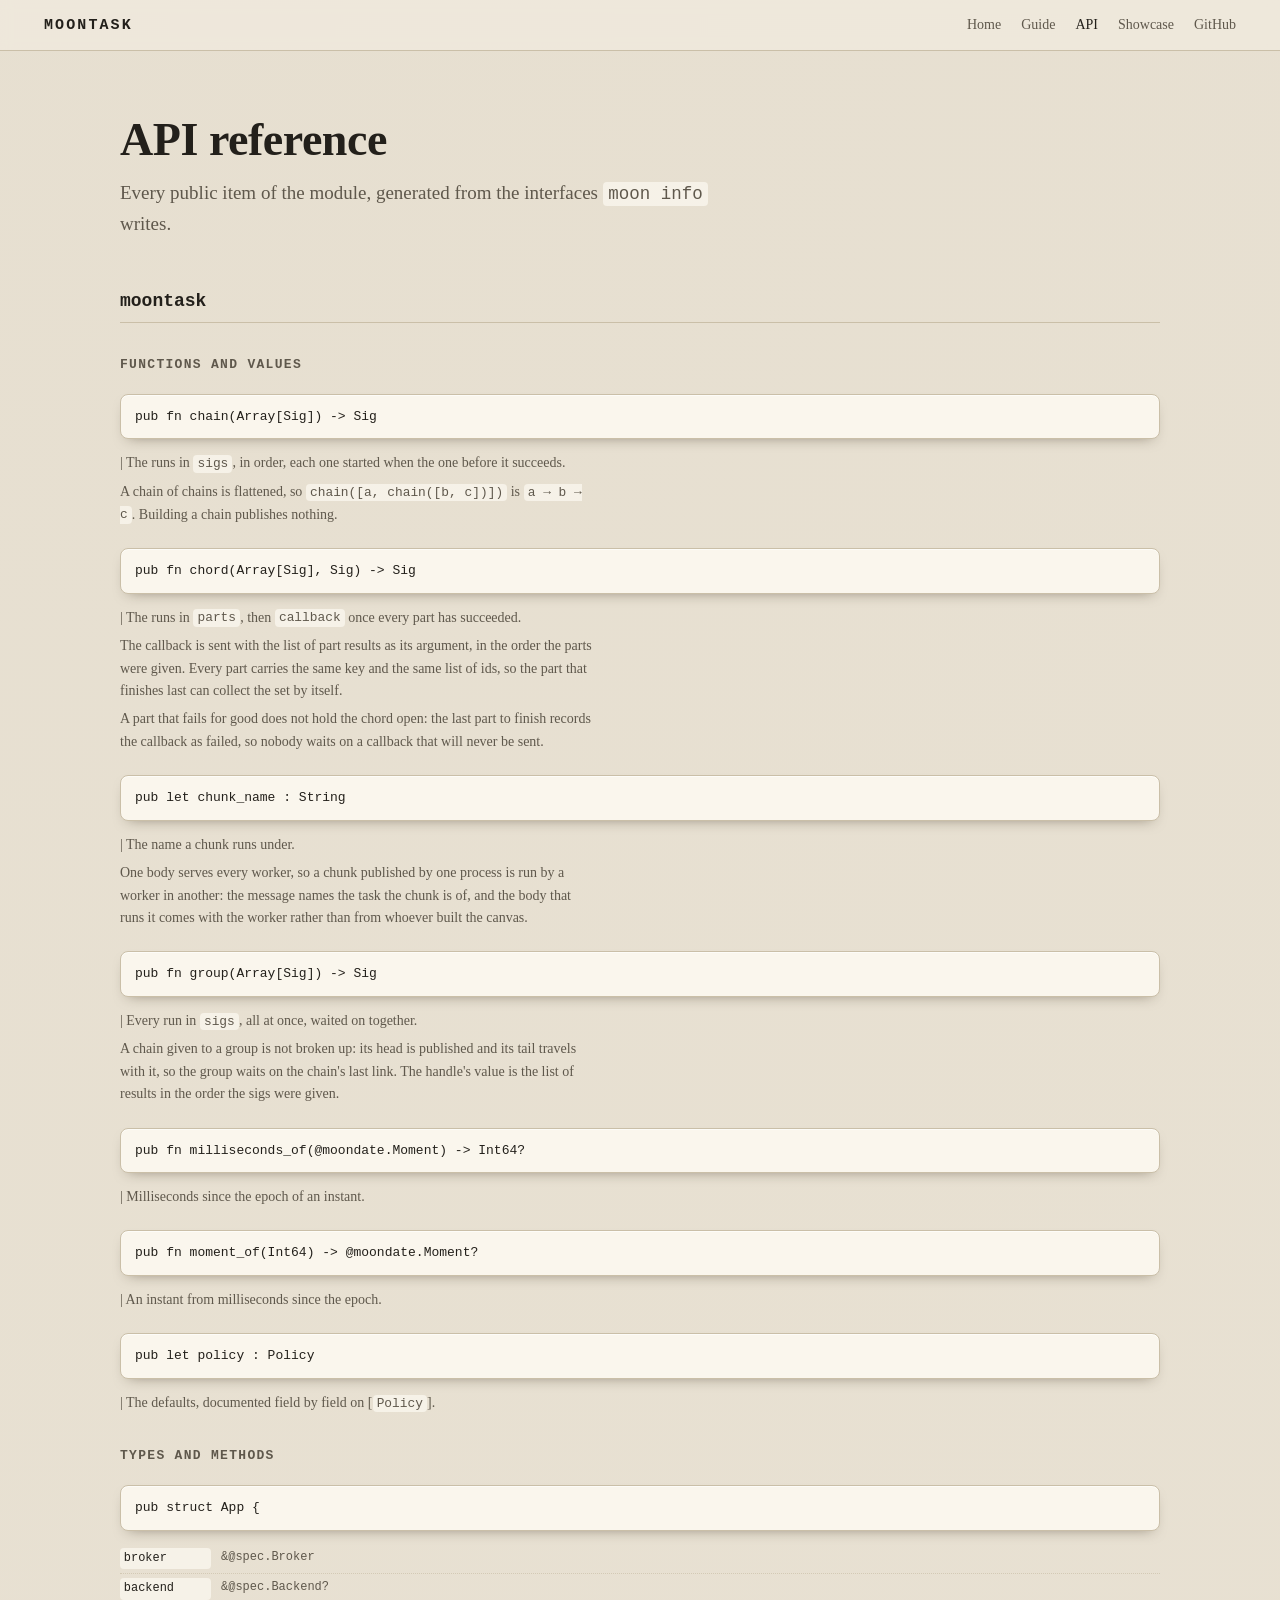
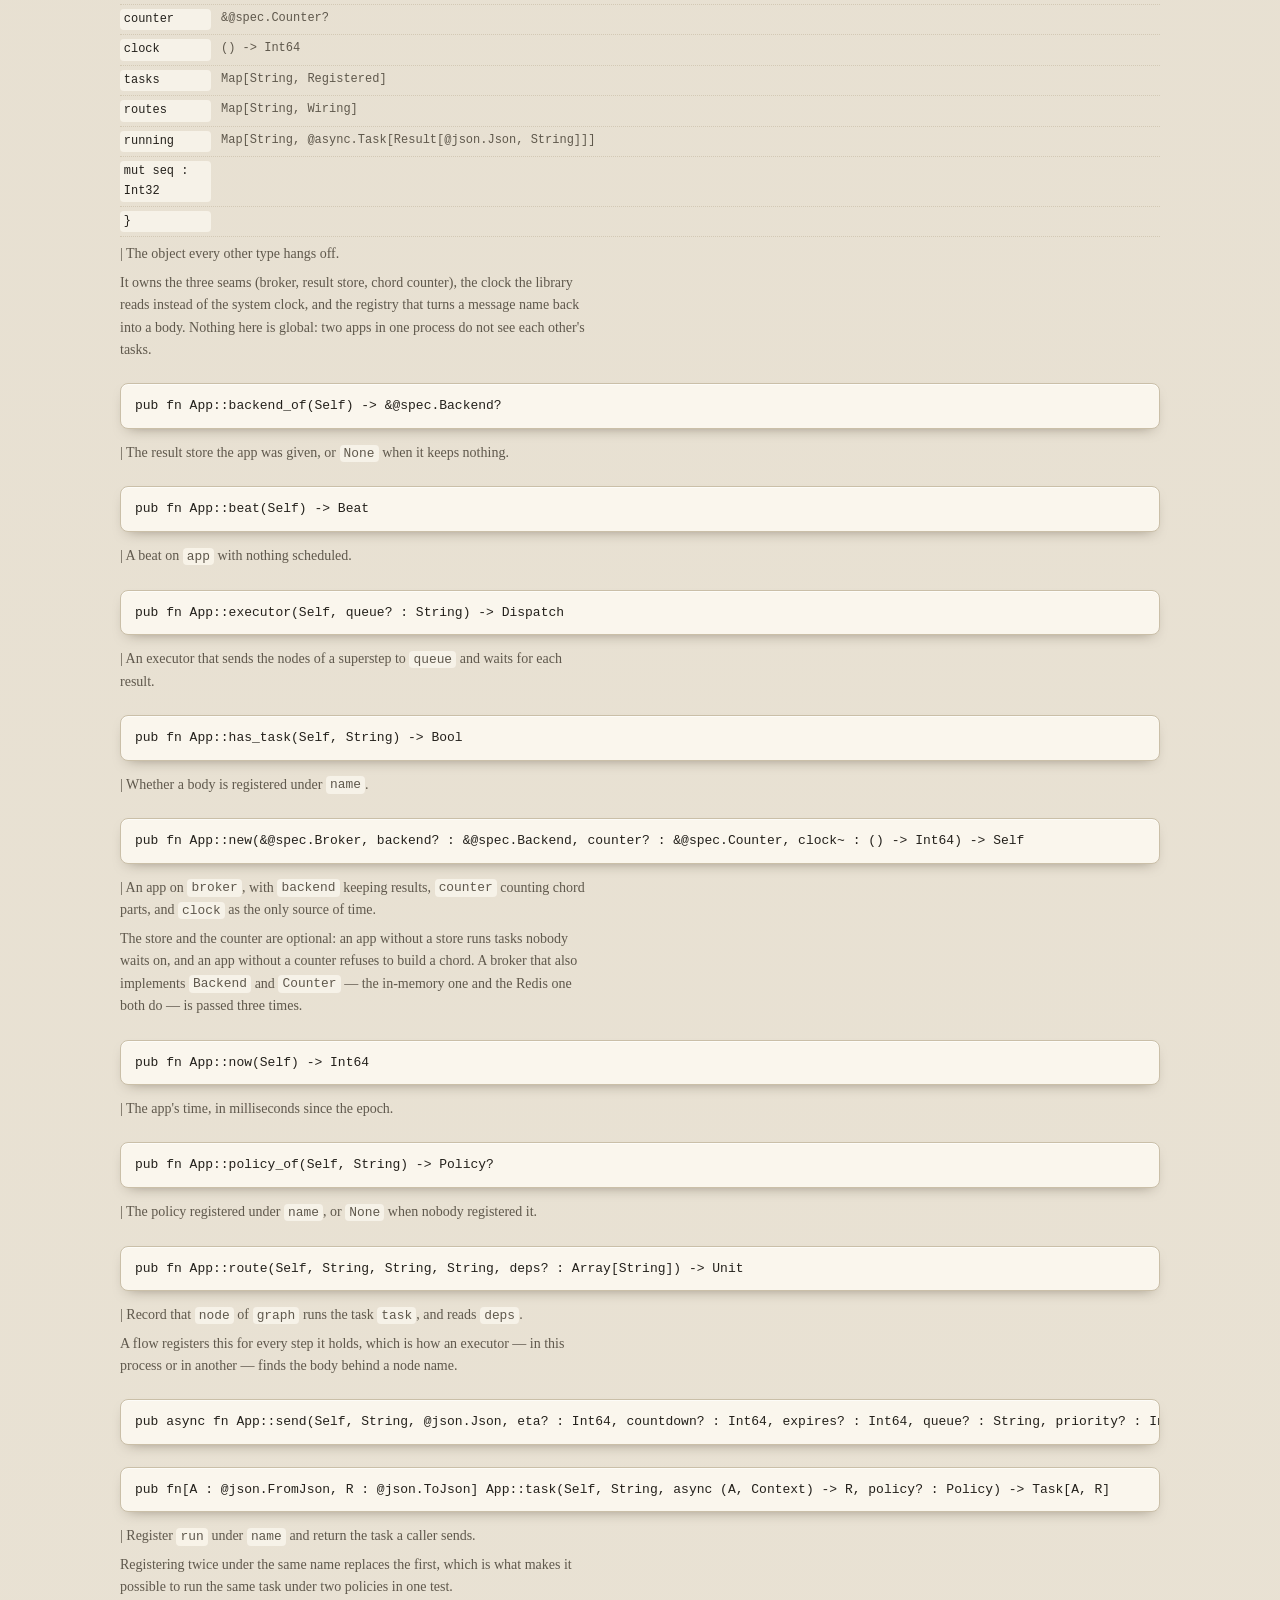
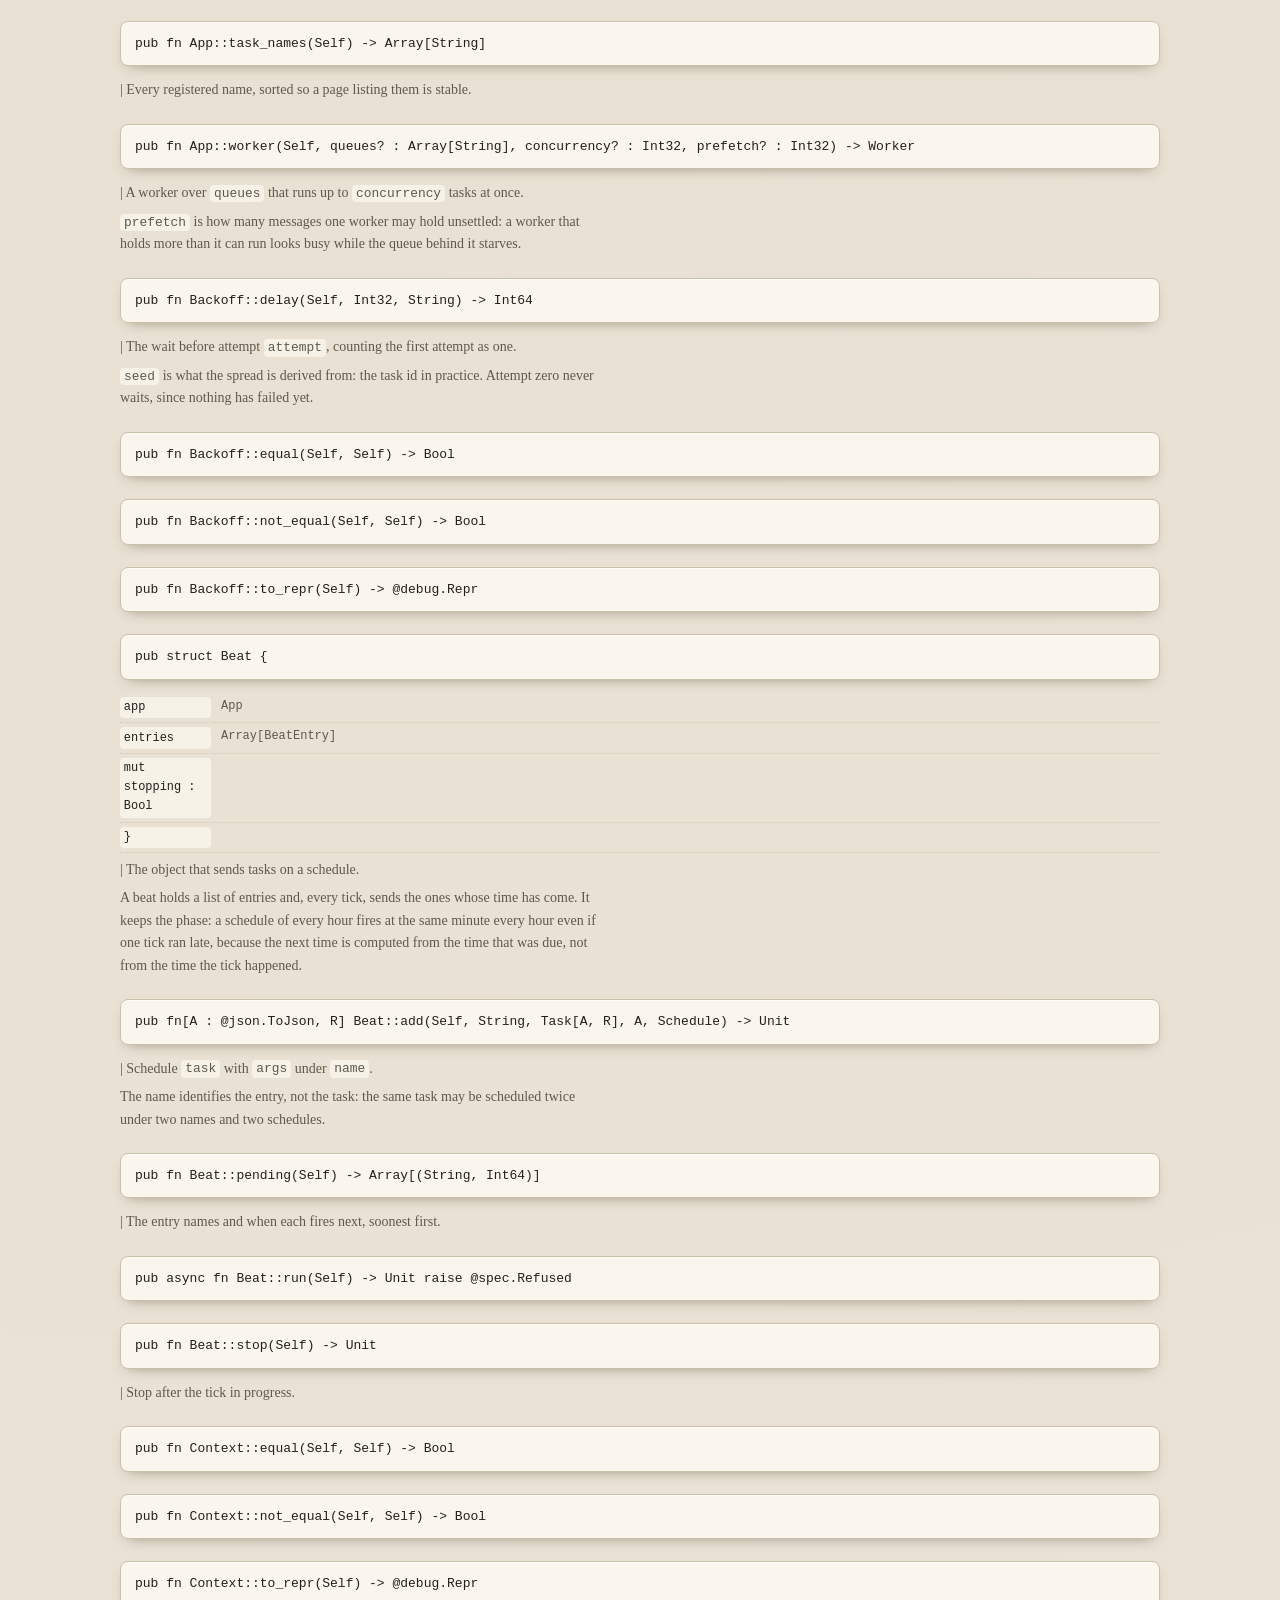
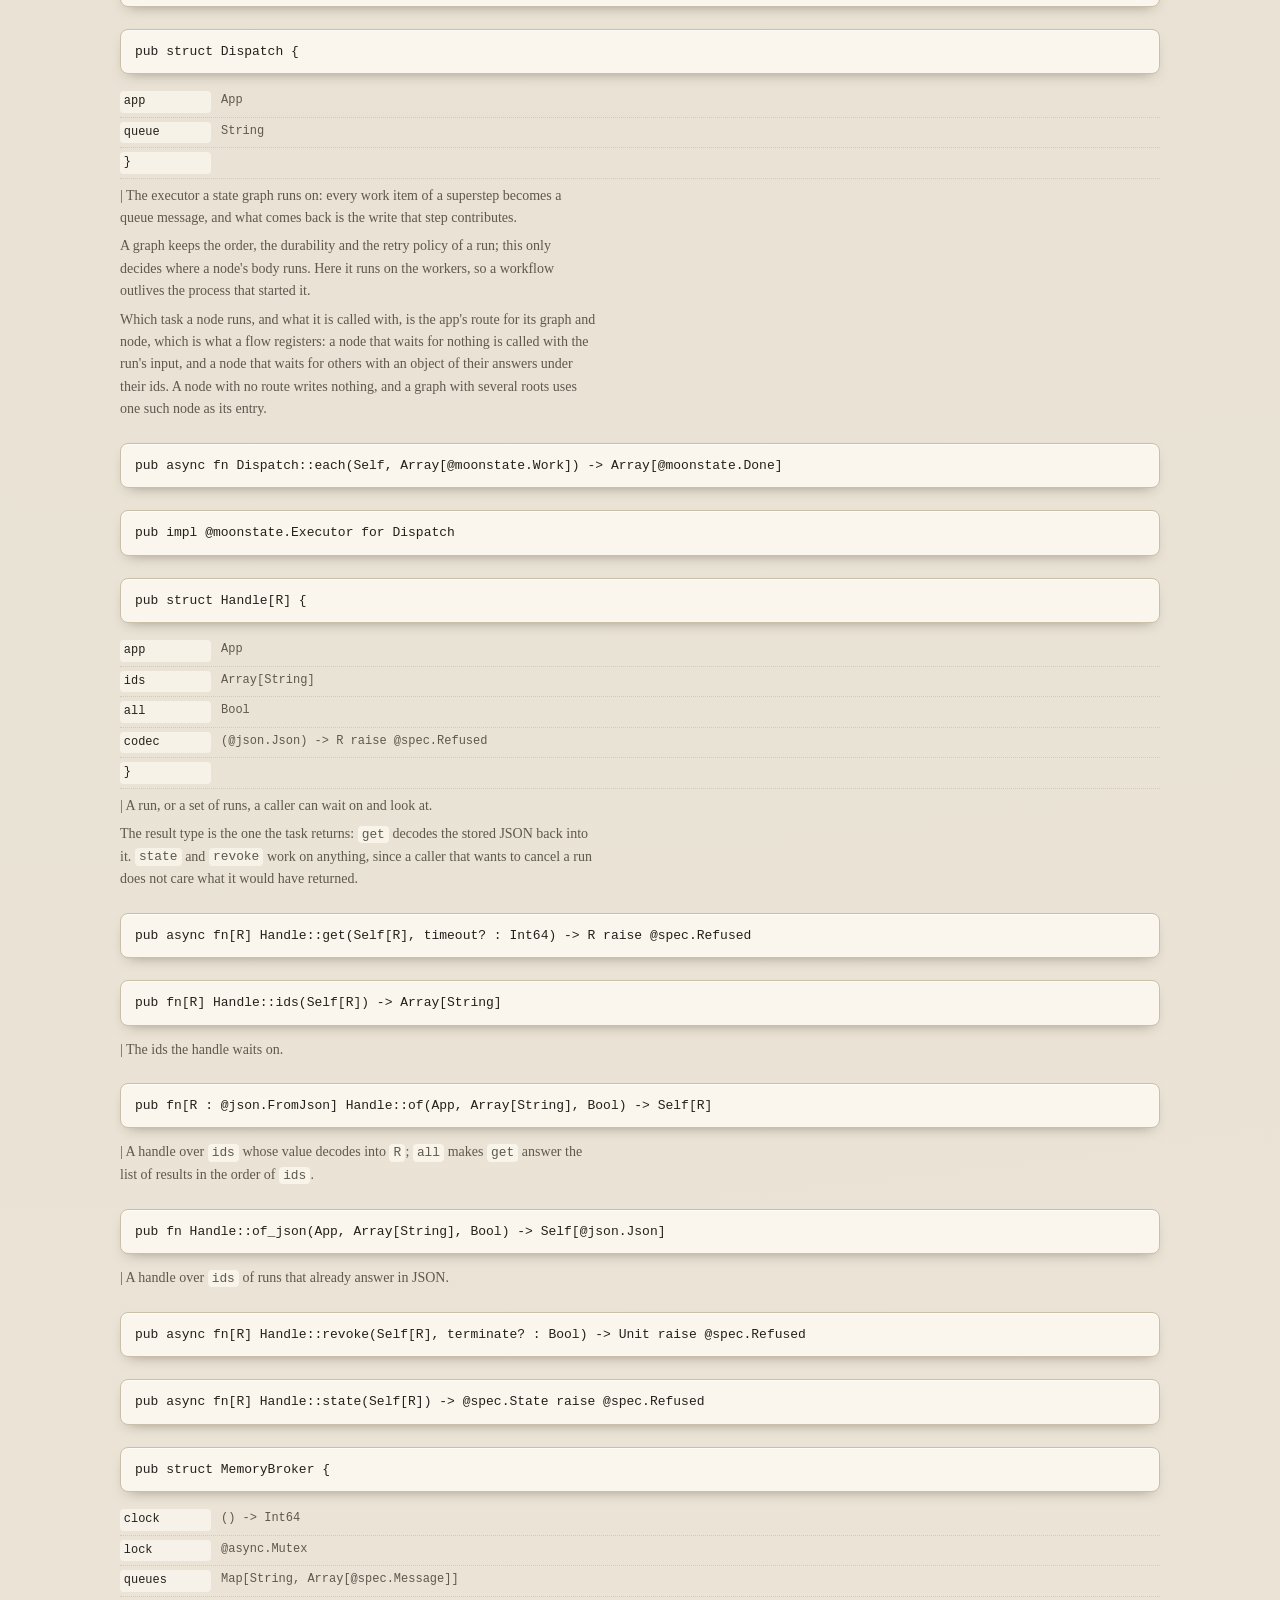
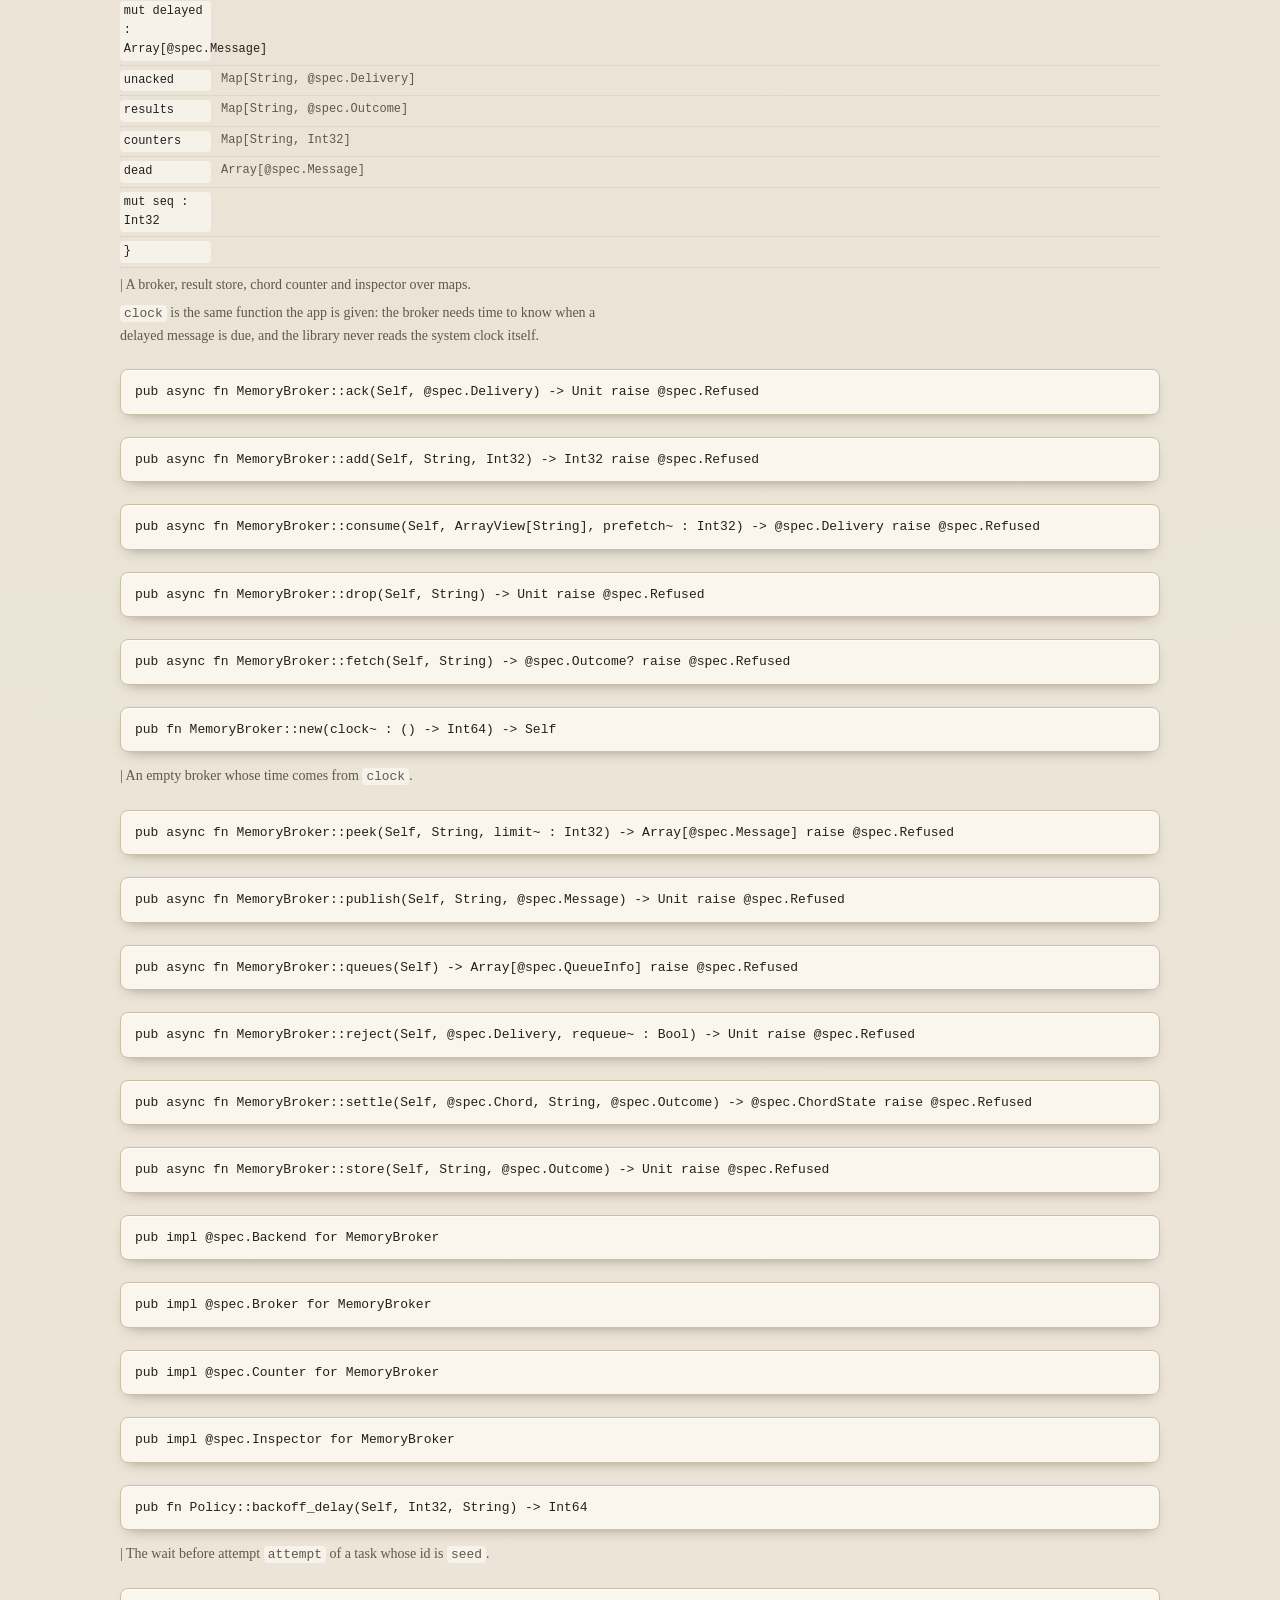
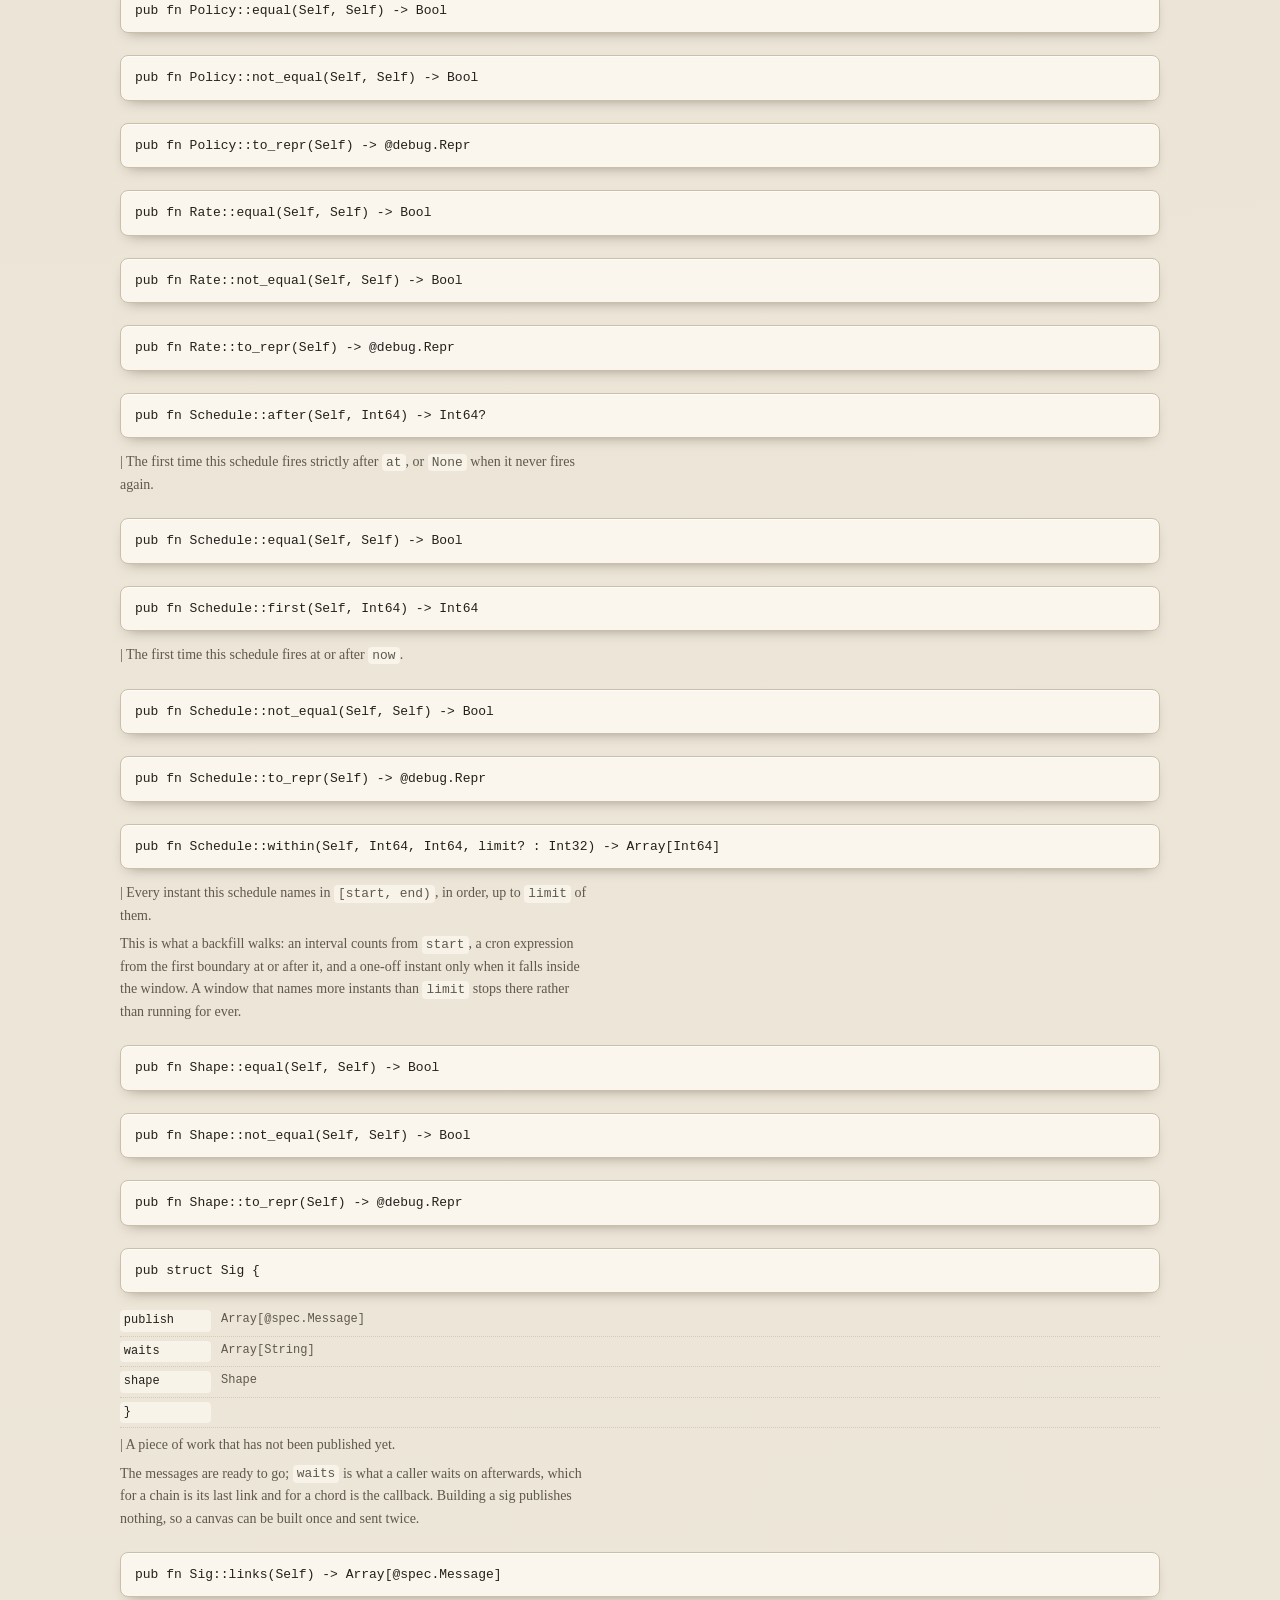
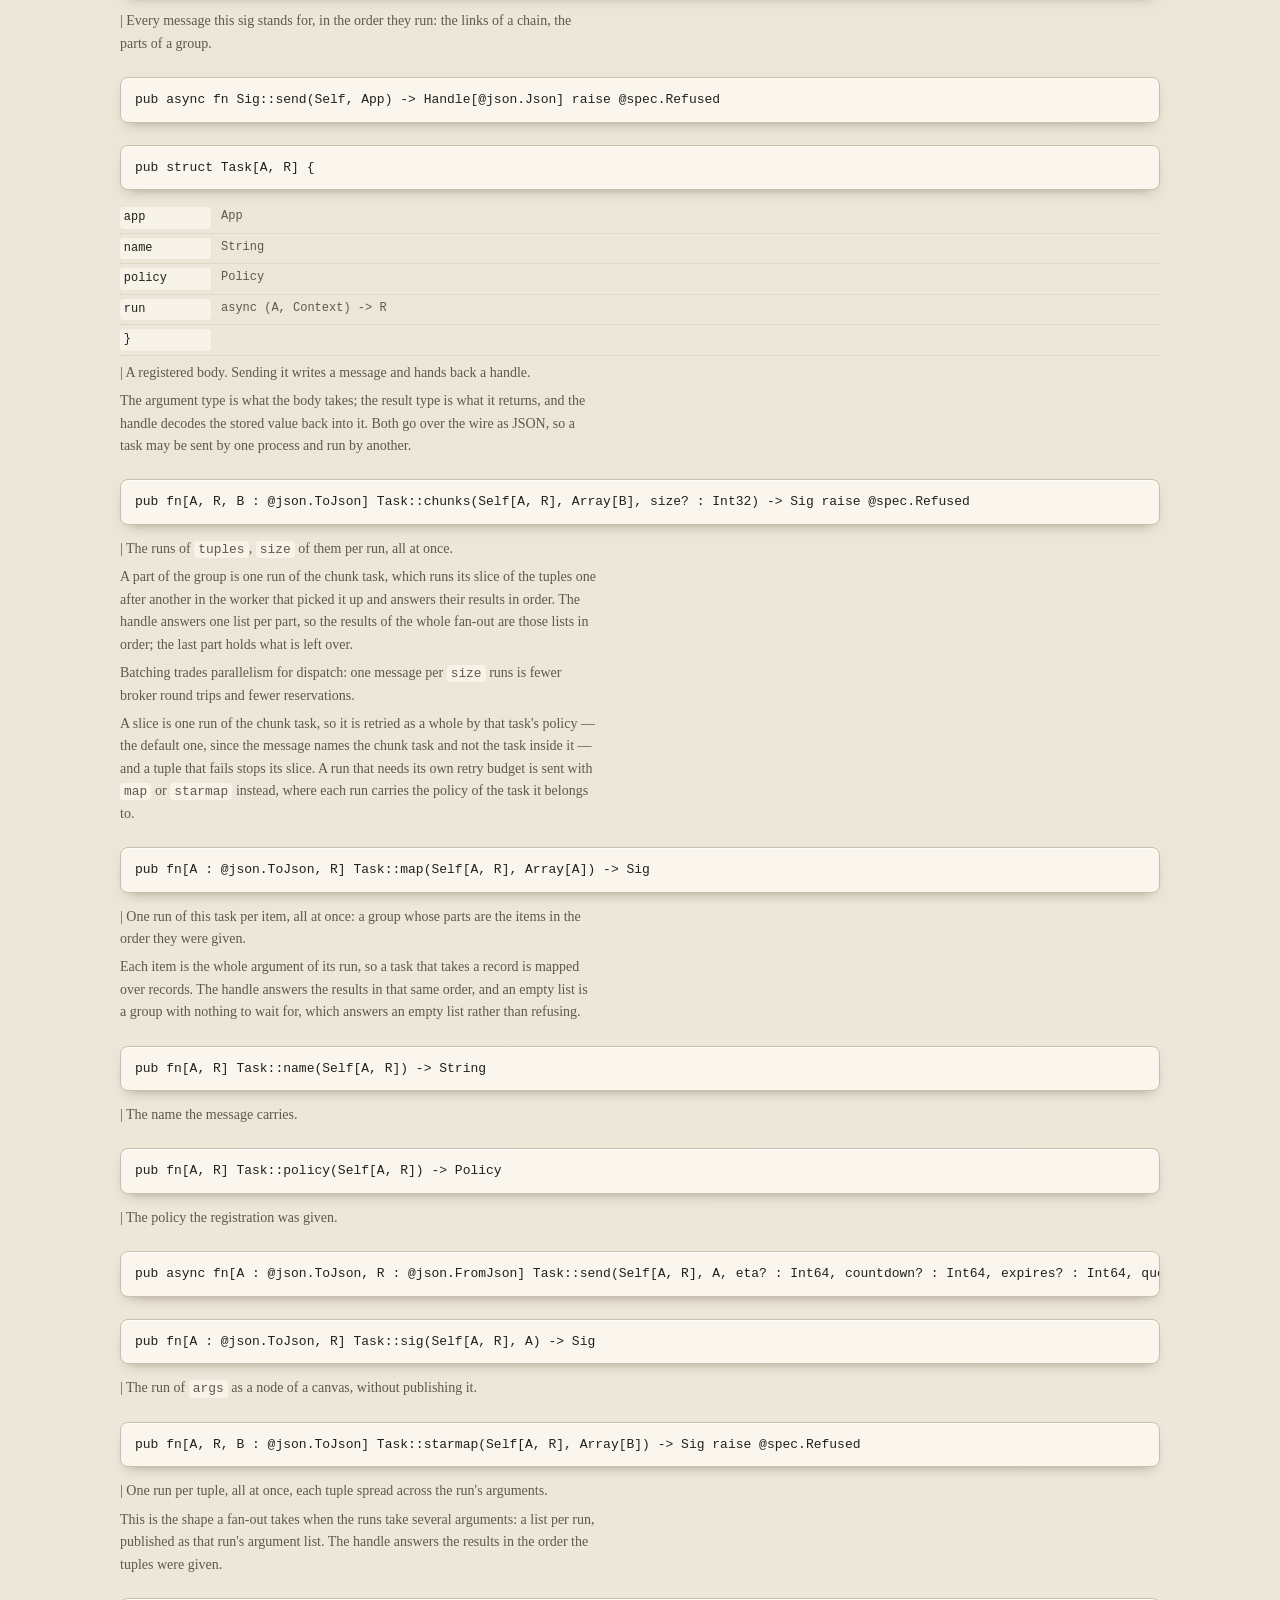
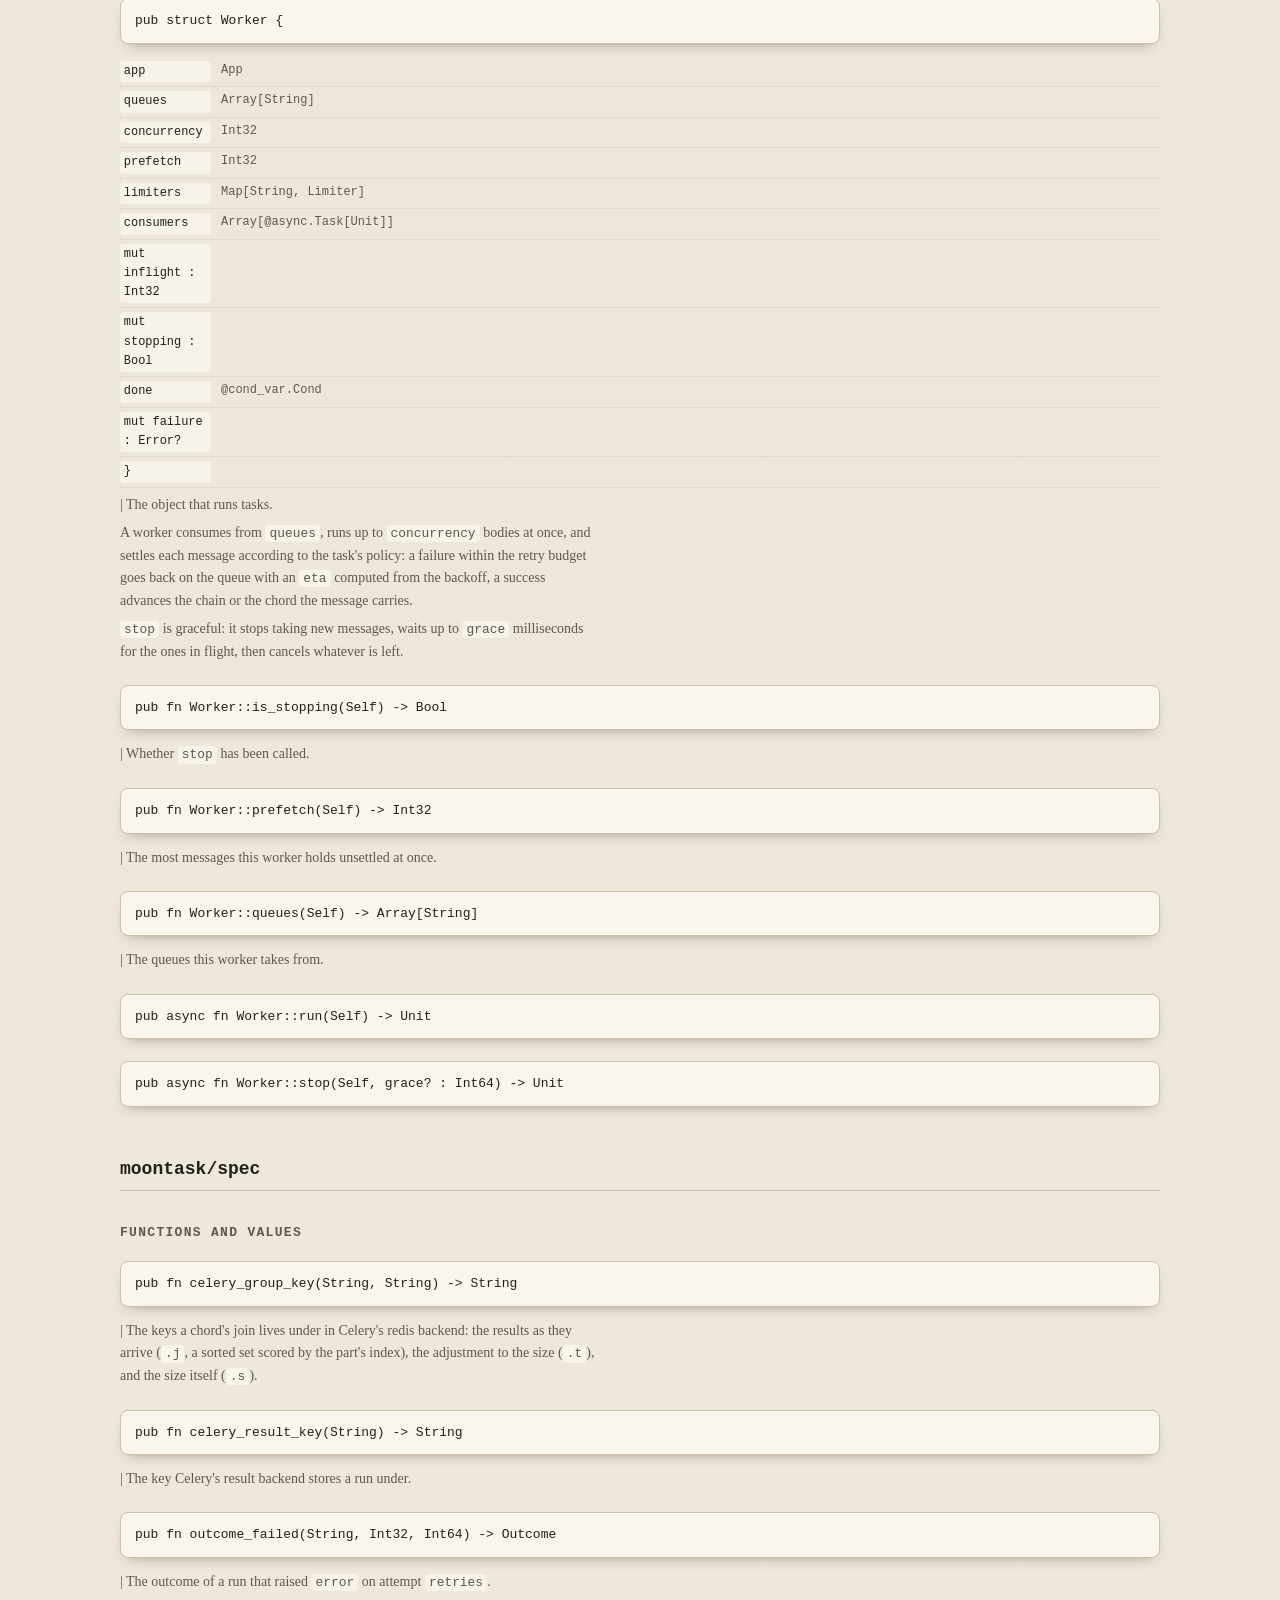
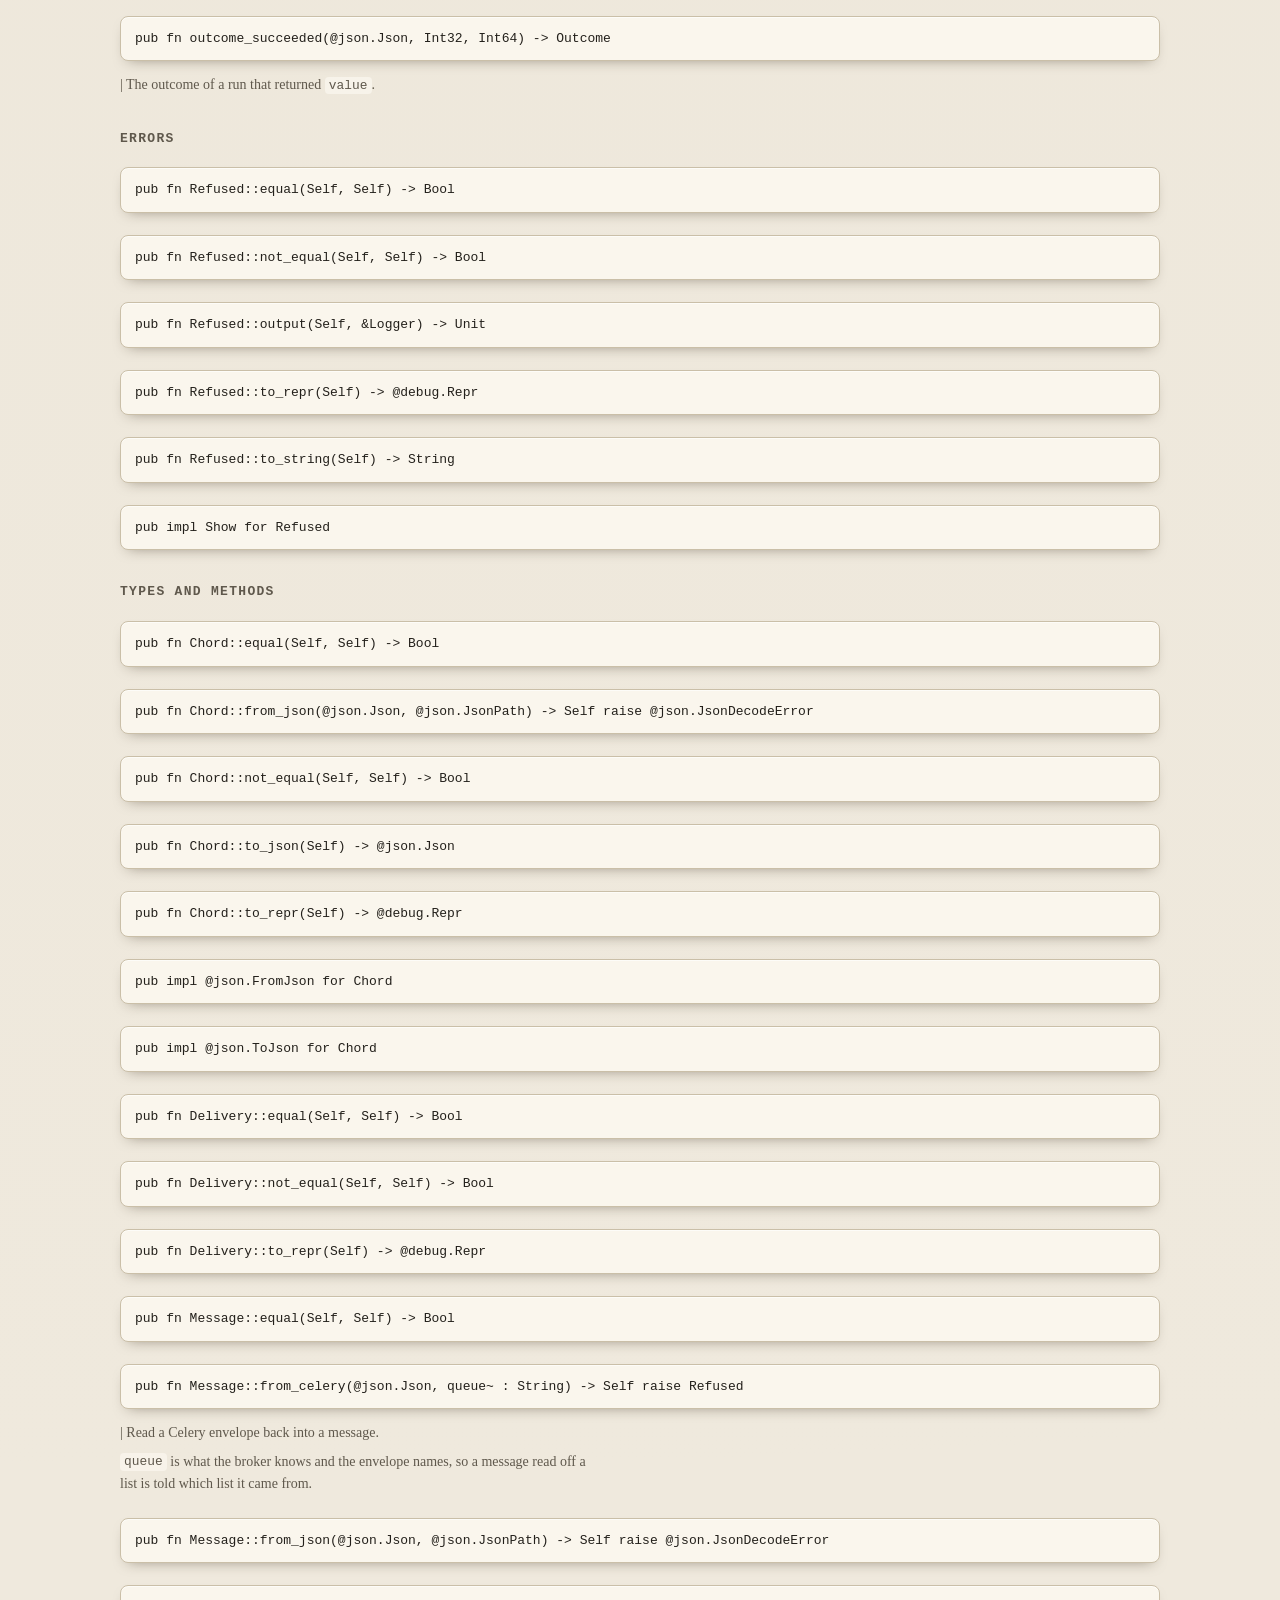
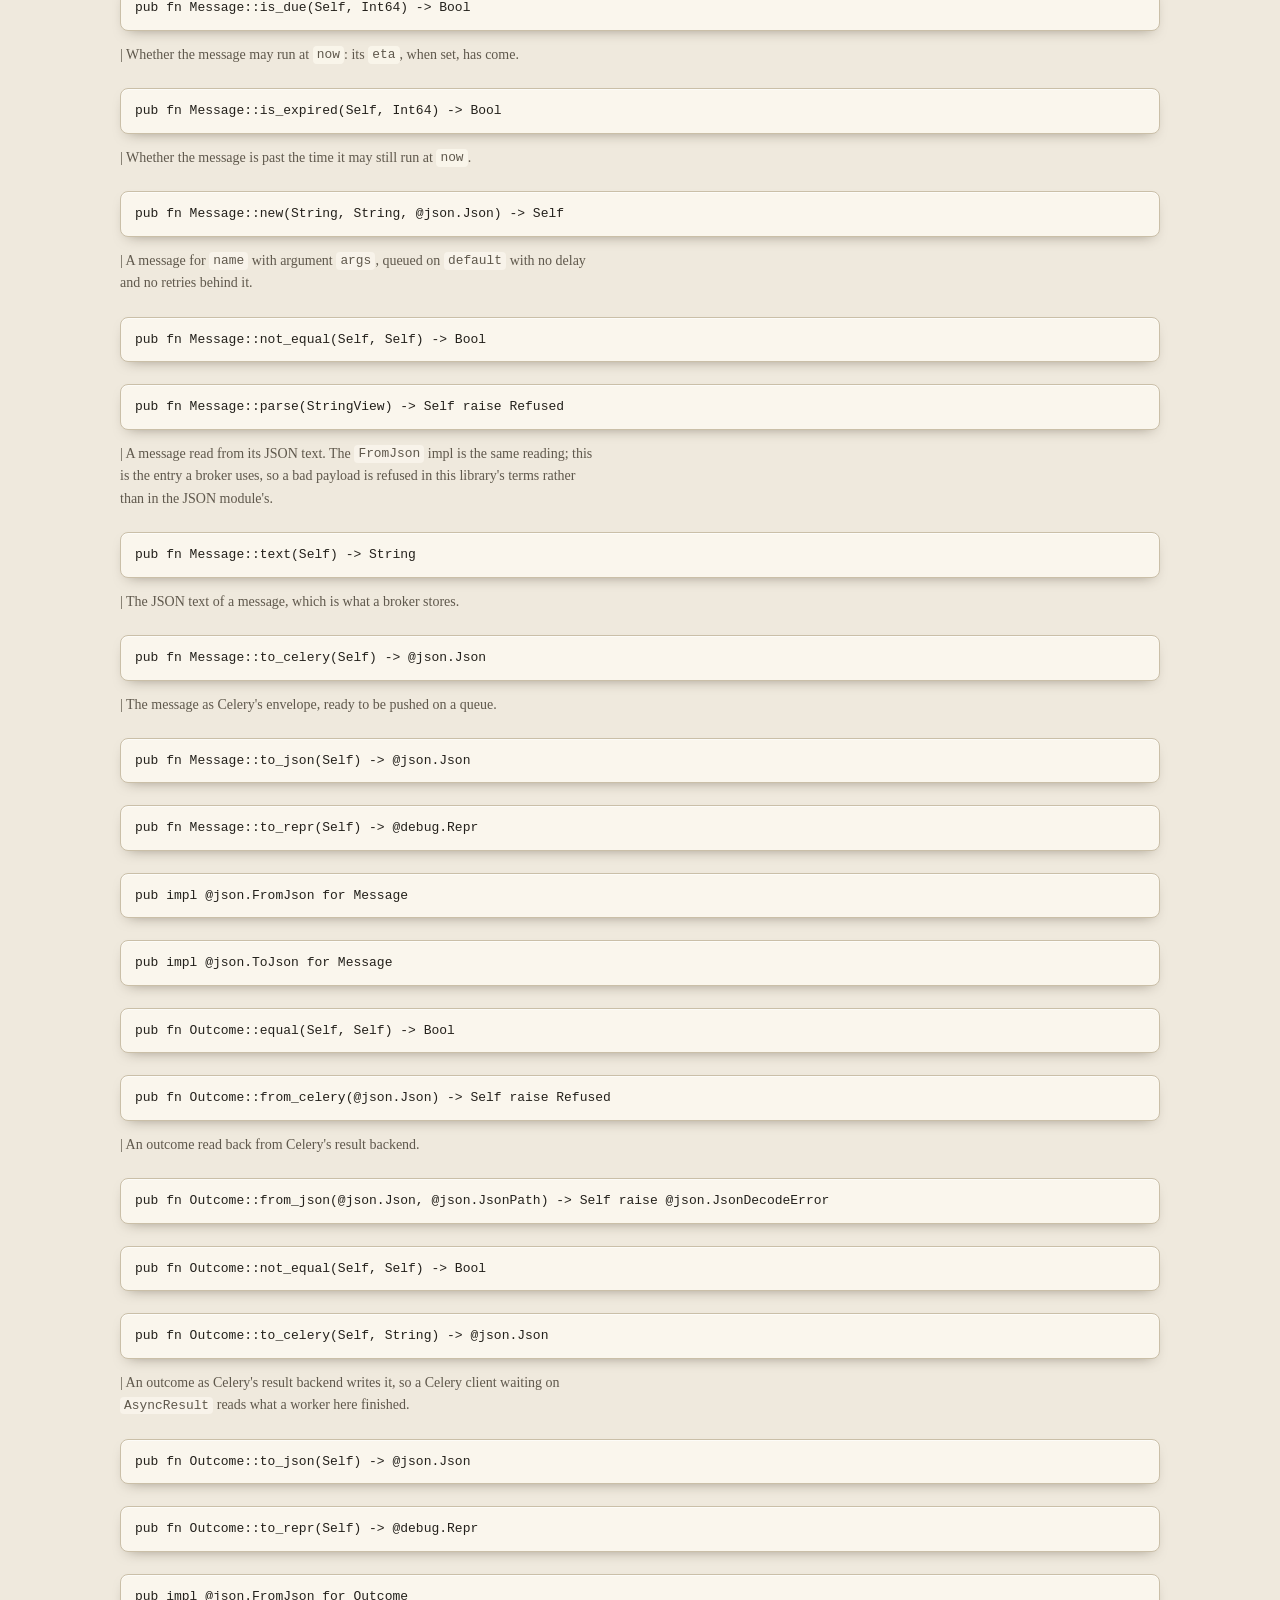
==== commit 5eee7f82: "docs(moontask): the fan-out and #task.def in the guide, the README and the skill. The guide gains a " ====
--- a/docs/api.html
+++ b/docs/api.html
@@ -31,6 +31,11 @@
 <p>A part that fails for good does not hold the chord open: the last part to finish records the callback as failed, so nobody waits on a callback that will never be sent.</p></div>
 </article>
 <article class="api-entry">
+<pre class="sig">pub let chunk_name : String</pre>
+<div class="doc"><p>| The name a chunk runs under.</p>
+<p>One body serves every worker, so a chunk published by one process is run by a worker in another: the message names the task the chunk is of, and the body that runs it comes with the worker rather than from whoever built the canvas.</p></div>
+</article>
+<article class="api-entry">
 <pre class="sig">pub fn group(Array[Sig]) -&gt; Sig</pre>
 <div class="doc"><p>| Every run in <code>sigs</code>, all at once, waited on together.</p>
 <p>A chain given to a group is not broken up: its head is published and its tail travels with it, so the group waits on the chain&#x27;s last link. The handle&#x27;s value is the list of results in the order the sigs were given.</p></div>
@@ -318,6 +323,18 @@
 <p>The argument type is what the body takes; the result type is what it returns, and the handle decodes the stored value back into it. Both go over the wire as JSON, so a task may be sent by one process and run by another.</p></div>
 </article>
 <article class="api-entry">
+<pre class="sig">pub fn[A, R, B : @json.ToJson] Task::chunks(Self[A, R], Array[B], size? : Int32) -&gt; Sig raise @spec.Refused</pre>
+<div class="doc"><p>| The runs of <code>tuples</code>, <code>size</code> of them per run, all at once.</p>
+<p>A part of the group is one run of the chunk task, which runs its slice of the tuples one after another in the worker that picked it up and answers their results in order. The handle answers one list per part, so the results of the whole fan-out are those lists in order; the last part holds what is left over.</p>
+<p>Batching trades parallelism for dispatch: one message per <code>size</code> runs is fewer broker round trips and fewer reservations.</p>
+<p>A slice is one run of the chunk task, so it is retried as a whole by that task&#x27;s policy — the default one, since the message names the chunk task and not the task inside it — and a tuple that fails stops its slice. A run that needs its own retry budget is sent with <code>map</code> or <code>starmap</code> instead, where each run carries the policy of the task it belongs to.</p></div>
+</article>
+<article class="api-entry">
+<pre class="sig">pub fn[A : @json.ToJson, R] Task::map(Self[A, R], Array[A]) -&gt; Sig</pre>
+<div class="doc"><p>| One run of this task per item, all at once: a group whose parts are the items in the order they were given.</p>
+<p>Each item is the whole argument of its run, so a task that takes a record is mapped over records. The handle answers the results in that same order, and an empty list is a group with nothing to wait for, which answers an empty list rather than refusing.</p></div>
+</article>
+<article class="api-entry">
 <pre class="sig">pub fn[A, R] Task::name(Self[A, R]) -&gt; String</pre>
 <div class="doc"><p>| The name the message carries.</p></div>
 </article>
@@ -331,6 +348,11 @@
 <article class="api-entry">
 <pre class="sig">pub fn[A : @json.ToJson, R] Task::sig(Self[A, R], A) -&gt; Sig</pre>
 <div class="doc"><p>| The run of <code>args</code> as a node of a canvas, without publishing it.</p></div>
+</article>
+<article class="api-entry">
+<pre class="sig">pub fn[A, R, B : @json.ToJson] Task::starmap(Self[A, R], Array[B]) -&gt; Sig raise @spec.Refused</pre>
+<div class="doc"><p>| One run per tuple, all at once, each tuple spread across the run&#x27;s arguments.</p>
+<p>This is the shape a fan-out takes when the runs take several arguments: a list per run, published as that run&#x27;s argument list. The handle answers the results in the order the tuples were given.</p></div>
 </article>
 <article class="api-entry">
 <pre class="sig">pub struct Worker {</pre>
